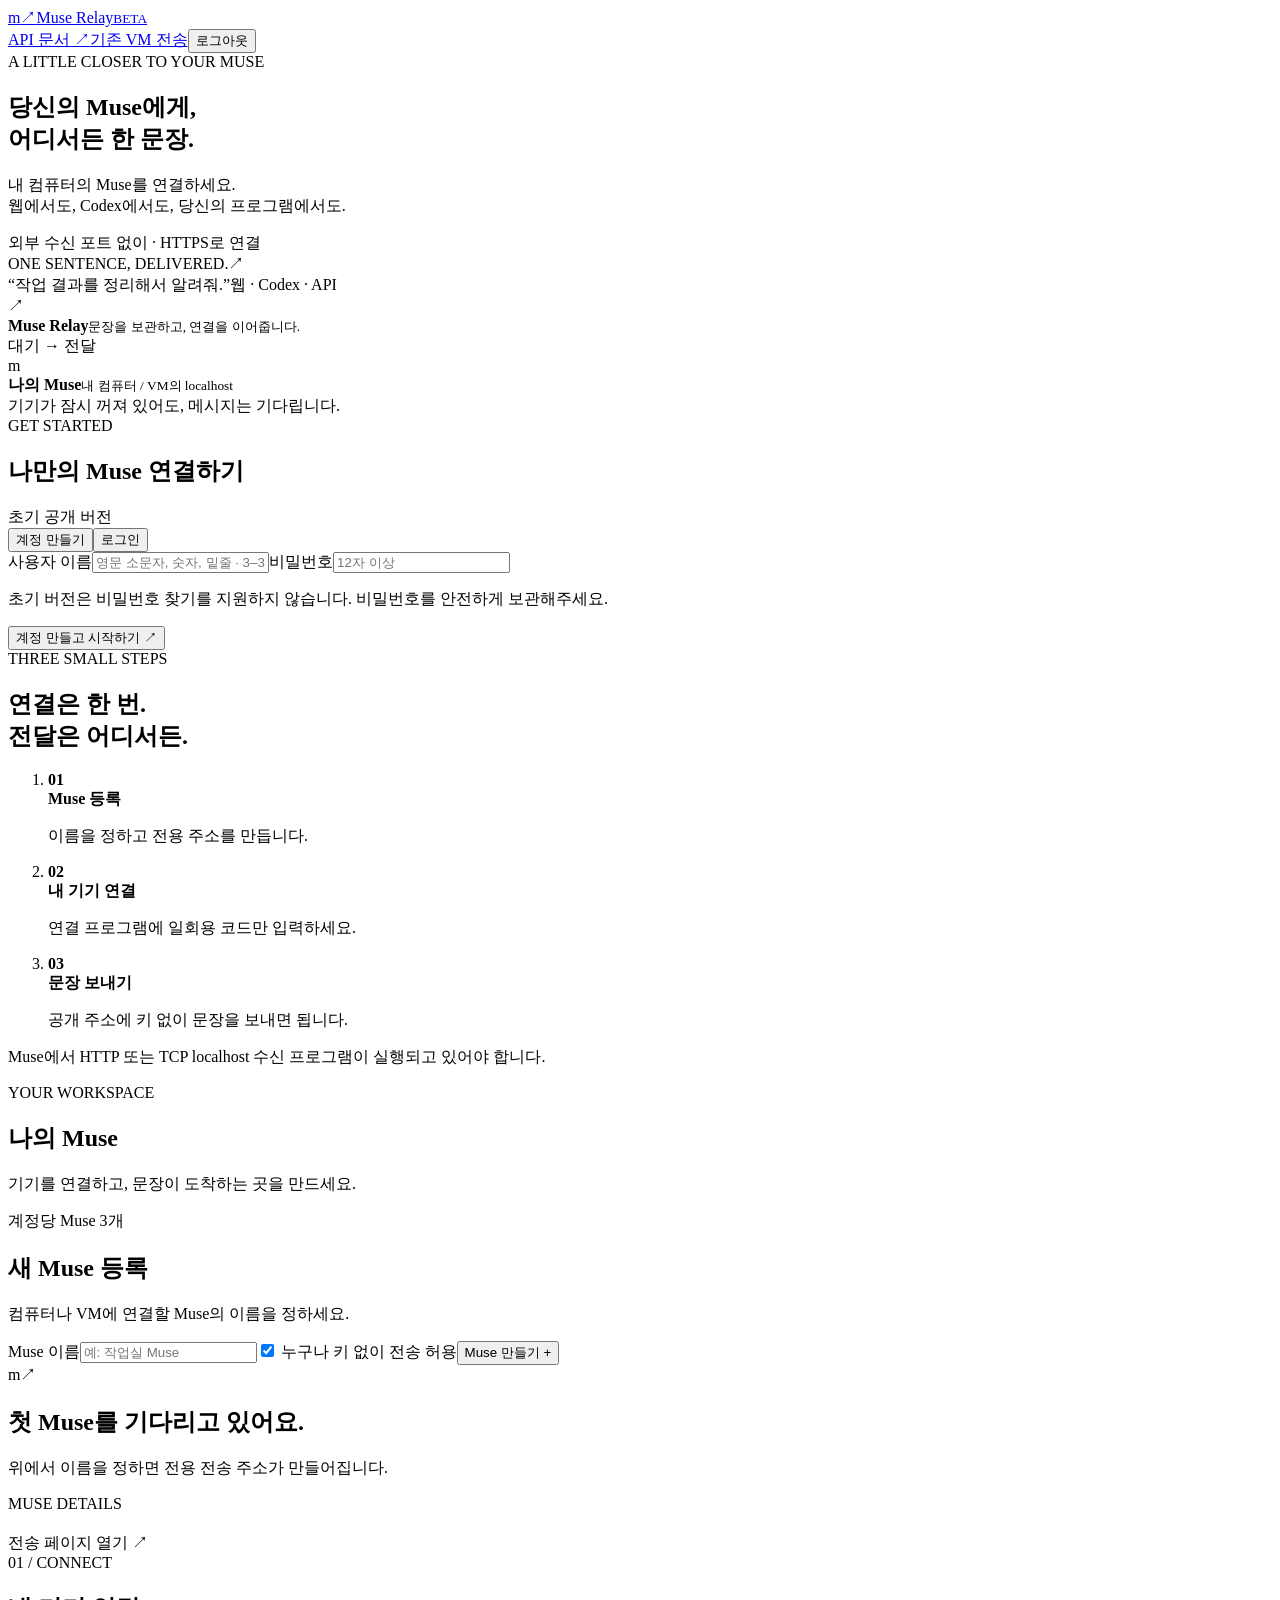
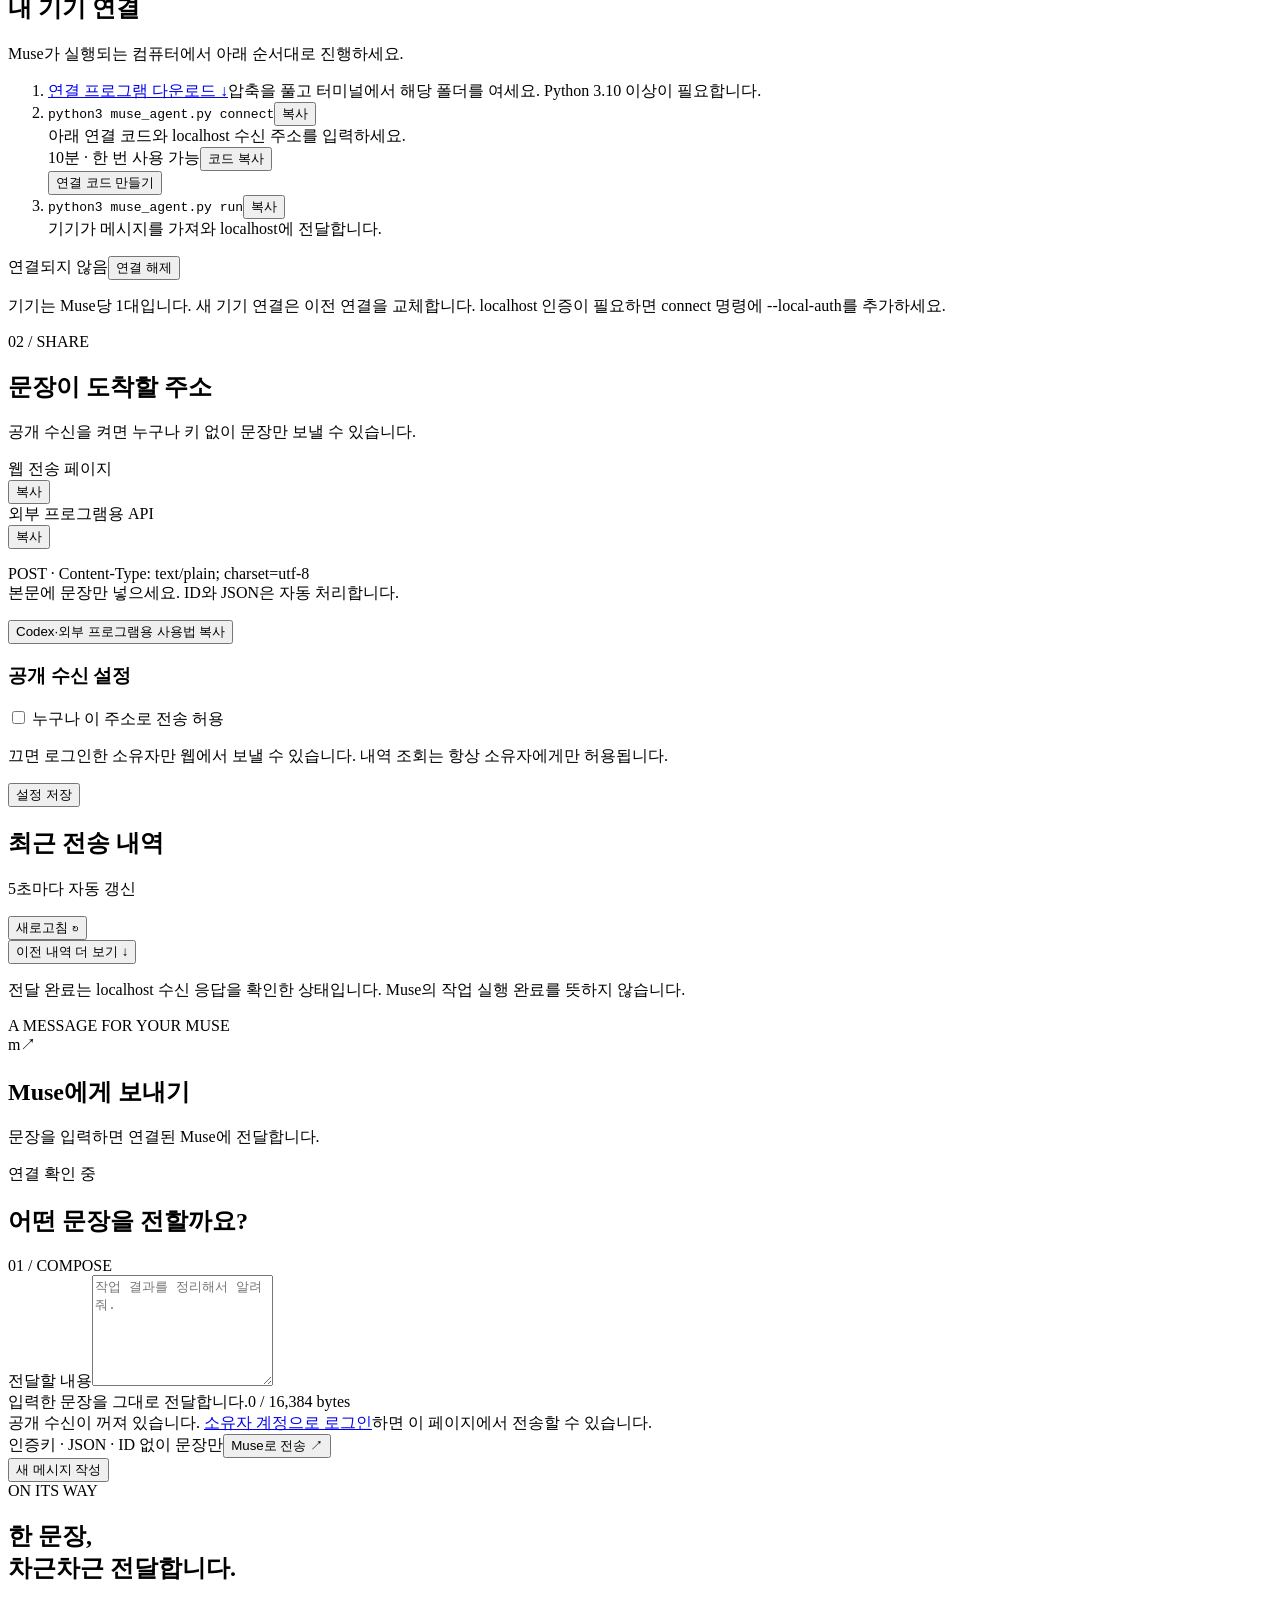
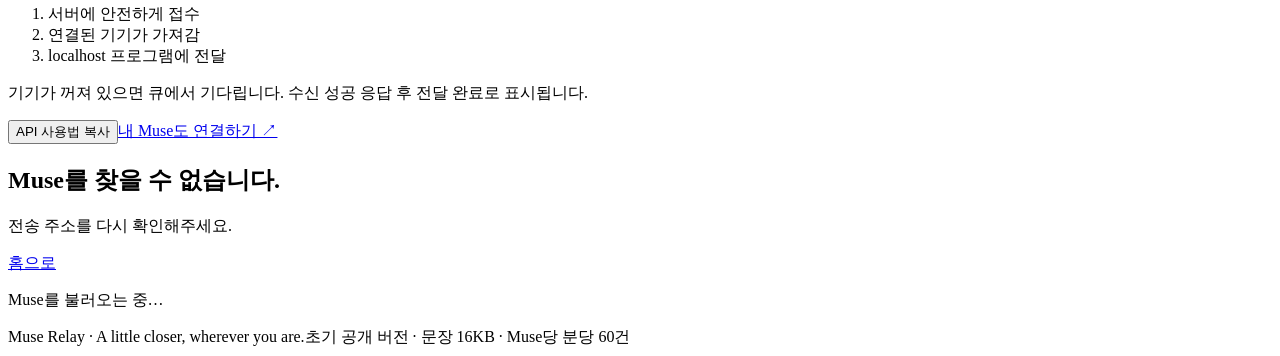
==== static/muse.html @ 28037ae2 "feat: publish Muse Relay service with tests and deployment guides" ====
<!doctype html>
<html lang="ko"><head><meta charset="utf-8"><meta name="viewport" content="width=device-width,initial-scale=1"><meta name="description" content="내 Muse를 연결하고, 어디서든 한 문장으로 전달하세요. 웹과 API로 사용하는 Muse Relay."><title>Muse Relay · 어디서든 한 문장</title><link rel="stylesheet" href="/muse.css"><script src="/muse.js" defer></script></head>
<body><header class="site-header"><a class="brand" href="/" aria-label="Muse Relay 홈"><span class="logo" aria-hidden="true">m<span>↗</span></span>Muse <span class="brand-light">Relay</span><small>BETA</small></a><nav><a href="/api-docs">API 문서 ↗</a><a href="/legacy">기존 VM 전송</a><button id="signout" class="quiet hidden">로그아웃</button></nav></header>
<main id="main"><div id="notice" class="notice hidden" role="status" aria-live="polite"></div>
<section id="welcome" class="hidden"><div class="hero"><div><div class="eyebrow">A LITTLE CLOSER TO YOUR MUSE</div><h1>당신의 Muse에게,<br>어디서든 한 문장.</h1><p class="hero-copy">내 컴퓨터의 Muse를 연결하세요.<br>웹에서도, Codex에서도, 당신의 프로그램에서도.</p><div class="hero-foot"><span class="live-dot"></span> 외부 수신 포트 없이 · HTTPS로 연결</div></div><div class="route-illustration" aria-label="문장, Relay, 내 Muse 순서로 전달됩니다"><div class="route-top"><span>ONE SENTENCE, DELIVERED.</span><span>↗</span></div><div class="sample-message">“작업 결과를 정리해서 알려줘.”<span>웹 · Codex · API</span></div><div class="route-line"></div><div class="relay-node"><span class="node-icon">↗</span><div><strong>Muse Relay</strong><small>문장을 보관하고, 연결을 이어줍니다.</small></div><span class="node-state">대기 → 전달</span></div><div class="route-line"></div><div class="muse-node"><span class="node-icon">m</span><div><strong>나의 Muse</strong><small>내 컴퓨터 / VM의 localhost</small></div><span class="live-dot"></span></div><div class="illustration-foot">기기가 잠시 꺼져 있어도, 메시지는 기다립니다.</div></div></div>
<div class="entry-grid"><section class="panel auth-panel"><div class="panel-heading"><div><span class="eyebrow">GET STARTED</span><h2>나만의 Muse 연결하기</h2></div><span class="small muted">초기 공개 버전</span></div><div class="tabs" role="group" aria-label="계정 선택"><button id="signup-tab" class="selected" type="button" aria-pressed="true">계정 만들기</button><button id="login-tab" type="button" aria-pressed="false">로그인</button></div><form id="auth-form"><label for="username">사용자 이름</label><input id="username" name="username" autocomplete="username" pattern="[a-z0-9_]{3,32}" minlength="3" maxlength="32" placeholder="영문 소문자, 숫자, 밑줄 · 3–32자" required><label for="password">비밀번호</label><input id="password" type="password" autocomplete="new-password" minlength="12" maxlength="128" placeholder="12자 이상" required><p class="help" id="auth-help">초기 버전은 비밀번호 찾기를 지원하지 않습니다. 비밀번호를 안전하게 보관해주세요.</p><button id="auth-submit" class="primary wide">계정 만들고 시작하기 ↗</button></form></section><section class="how-panel"><span class="eyebrow">THREE SMALL STEPS</span><h2>연결은 한 번.<br>전달은 어디서든.</h2><ol><li><b>01</b><div><strong>Muse 등록</strong><p>이름을 정하고 전용 주소를 만듭니다.</p></div></li><li><b>02</b><div><strong>내 기기 연결</strong><p>연결 프로그램에 일회용 코드만 입력하세요.</p></div></li><li><b>03</b><div><strong>문장 보내기</strong><p>공개 주소에 키 없이 문장을 보내면 됩니다.</p></div></li></ol><p class="small muted">Muse에서 HTTP 또는 TCP localhost 수신 프로그램이 실행되고 있어야 합니다.</p></section></div></section>
<section id="dashboard" class="hidden"><div class="page-title"><div><div class="eyebrow" id="account-label">YOUR WORKSPACE</div><h1>나의 Muse</h1><p>기기를 연결하고, 문장이 도착하는 곳을 만드세요.</p></div><span class="pill">계정당 Muse 3개</span></div><section class="panel new-muse"><div><h2>새 Muse 등록</h2><p class="small">컴퓨터나 VM에 연결할 Muse의 이름을 정하세요.</p></div><form id="create-form"><label class="sr-only" for="muse-name">Muse 이름</label><input id="muse-name" maxlength="60" placeholder="예: 작업실 Muse" required><label class="check"><input id="new-public" type="checkbox" checked> 누구나 키 없이 전송 허용</label><button class="primary">Muse 만들기 +</button></form></section><div id="muse-cards" class="muse-cards"></div><div id="empty-muses" class="empty hidden"><div class="empty-mark">m↗</div><h2>첫 Muse를 기다리고 있어요.</h2><p>위에서 이름을 정하면 전용 전송 주소가 만들어집니다.</p></div>
<section id="manage" class="hidden"><div class="section-title"><div><span class="eyebrow">MUSE DETAILS</span><h2 id="manage-name"></h2></div><a id="open-public" class="secondary" target="_blank" rel="noopener">전송 페이지 열기 ↗</a></div><div class="manage-grid"><div class="panel connect-box"><div class="step-number">01 / CONNECT</div><h2>내 기기 연결</h2><p class="small">Muse가 실행되는 컴퓨터에서 아래 순서대로 진행하세요.</p><ol class="setup"><li><a class="text-link" href="/downloads/muse-agent.zip">연결 프로그램 다운로드 ↓</a><span>압축을 풀고 터미널에서 해당 폴더를 여세요. Python 3.10 이상이 필요합니다.</span></li><li><div class="code-row"><code>python3 muse_agent.py connect</code><button type="button" class="copy quiet" data-copy="python3 muse_agent.py connect" aria-label="연결 명령 복사">복사</button></div><span>아래 연결 코드와 localhost 수신 주소를 입력하세요.</span><div id="pair-code" class="pair-code hidden"><strong id="pair-value"></strong><span>10분 · 한 번 사용 가능</span><button id="copy-pair" class="quiet">코드 복사</button></div><button id="generate-pair" class="secondary">연결 코드 만들기</button></li><li><div class="code-row"><code>python3 muse_agent.py run</code><button type="button" class="copy quiet" data-copy="python3 muse_agent.py run" aria-label="실행 명령 복사">복사</button></div><span>기기가 메시지를 가져와 localhost에 전달합니다.</span></li></ol><div class="device-bar"><span id="device-status">연결되지 않음</span><button id="revoke-device" class="quiet danger">연결 해제</button></div><p class="help">기기는 Muse당 1대입니다. 새 기기 연결은 이전 연결을 교체합니다. localhost 인증이 필요하면 connect 명령에 --local-auth를 추가하세요.</p></div><div class="panel share-box"><div class="step-number">02 / SHARE</div><h2>문장이 도착할 주소</h2><p class="small">공개 수신을 켜면 누구나 키 없이 문장만 보낼 수 있습니다.</p><label>웹 전송 페이지</label><div class="code-row"><code id="web-url"></code><button id="copy-web" class="quiet">복사</button></div><label>외부 프로그램용 API</label><div class="code-row"><code id="api-url"></code><button id="copy-api" class="quiet">복사</button></div><p class="help">POST · Content-Type: text/plain; charset=utf-8<br>본문에 문장만 넣으세요. ID와 JSON은 자동 처리합니다.</p><button id="copy-instructions" class="secondary wide">Codex·외부 프로그램용 사용법 복사</button><div class="settings"><h3>공개 수신 설정</h3><label class="check"><input id="public-setting" type="checkbox"> 누구나 이 주소로 전송 허용</label><p class="help">끄면 로그인한 소유자만 웹에서 보낼 수 있습니다. 내역 조회는 항상 소유자에게만 허용됩니다.</p><button id="save-settings" class="secondary">설정 저장</button></div></div></div><div class="panel history-panel"><div class="panel-heading"><div><h2>최근 전송 내역</h2><p id="history-meta" class="small">5초마다 자동 갱신</p></div><button id="refresh-history" class="quiet">새로고침 ↻</button></div><div id="stats" class="stats"></div><div id="history" class="history"></div><button id="more-history" class="quiet wide hidden">이전 내역 더 보기 ↓</button><p class="history-note">전달 완료는 localhost 수신 응답을 확인한 상태입니다. Muse의 작업 실행 완료를 뜻하지 않습니다.</p></div></section></section>
<section id="public-page" class="hidden"><div class="public-intro"><div class="eyebrow">A MESSAGE FOR YOUR MUSE</div><div class="public-avatar">m↗</div><h1 id="public-name">Muse에게 보내기</h1><p id="public-description">문장을 입력하면 연결된 Muse에 전달합니다.</p><span id="public-badge" class="pill">연결 확인 중</span></div><div class="public-grid"><section class="panel send-panel"><div class="panel-heading"><h2>어떤 문장을 전할까요?</h2><span class="step-number">01 / COMPOSE</span></div><form id="send-form"><label for="message">전달할 내용</label><textarea id="message" placeholder="작업 결과를 정리해서 알려줘." rows="7" required></textarea><div class="field-meta"><span>입력한 문장을 그대로 전달합니다.</span><span id="byte-count">0 / 16,384 bytes</span></div><div id="private-notice" class="help hidden">공개 수신이 꺼져 있습니다. <a class="text-link" href="/">소유자 계정으로 로그인</a>하면 이 페이지에서 전송할 수 있습니다.</div><div class="send-footer"><span id="send-hint" class="small muted">인증키 · JSON · ID 없이 문장만</span><button id="send-button" class="primary">Muse로 전송 ↗</button></div><button id="abandon-send" type="button" class="quiet hidden">새 메시지 작성</button><div id="receipt" class="receipt hidden" role="status"></div></form></section><aside class="public-aside"><span class="eyebrow">ON ITS WAY</span><h2>한 문장,<br>차근차근 전달합니다.</h2><ol><li>서버에 안전하게 접수</li><li>연결된 기기가 가져감</li><li>localhost 프로그램에 전달</li></ol><p class="small muted">기기가 꺼져 있으면 큐에서 기다립니다. 수신 성공 응답 후 전달 완료로 표시됩니다.</p><button id="public-copy-api" class="secondary wide">API 사용법 복사</button><a class="text-link small" href="/">내 Muse도 연결하기 ↗</a></aside></div></section>
<section id="not-found" class="empty hidden"><h1>Muse를 찾을 수 없습니다.</h1><p>전송 주소를 다시 확인해주세요.</p><a href="/" class="secondary">홈으로</a></section>
<div id="loading" class="empty"><p>Muse를 불러오는 중…</p></div></main><footer class="site-footer"><span>Muse Relay · A little closer, wherever you are.</span><span>초기 공개 버전 · 문장 16KB · Muse당 분당 60건</span></footer><dialog id="message-dialog"><div class="panel-heading"><h2>메시지 상세</h2><button id="close-dialog" class="quiet">닫기 ✕</button></div><pre id="message-detail"></pre></dialog></body></html>
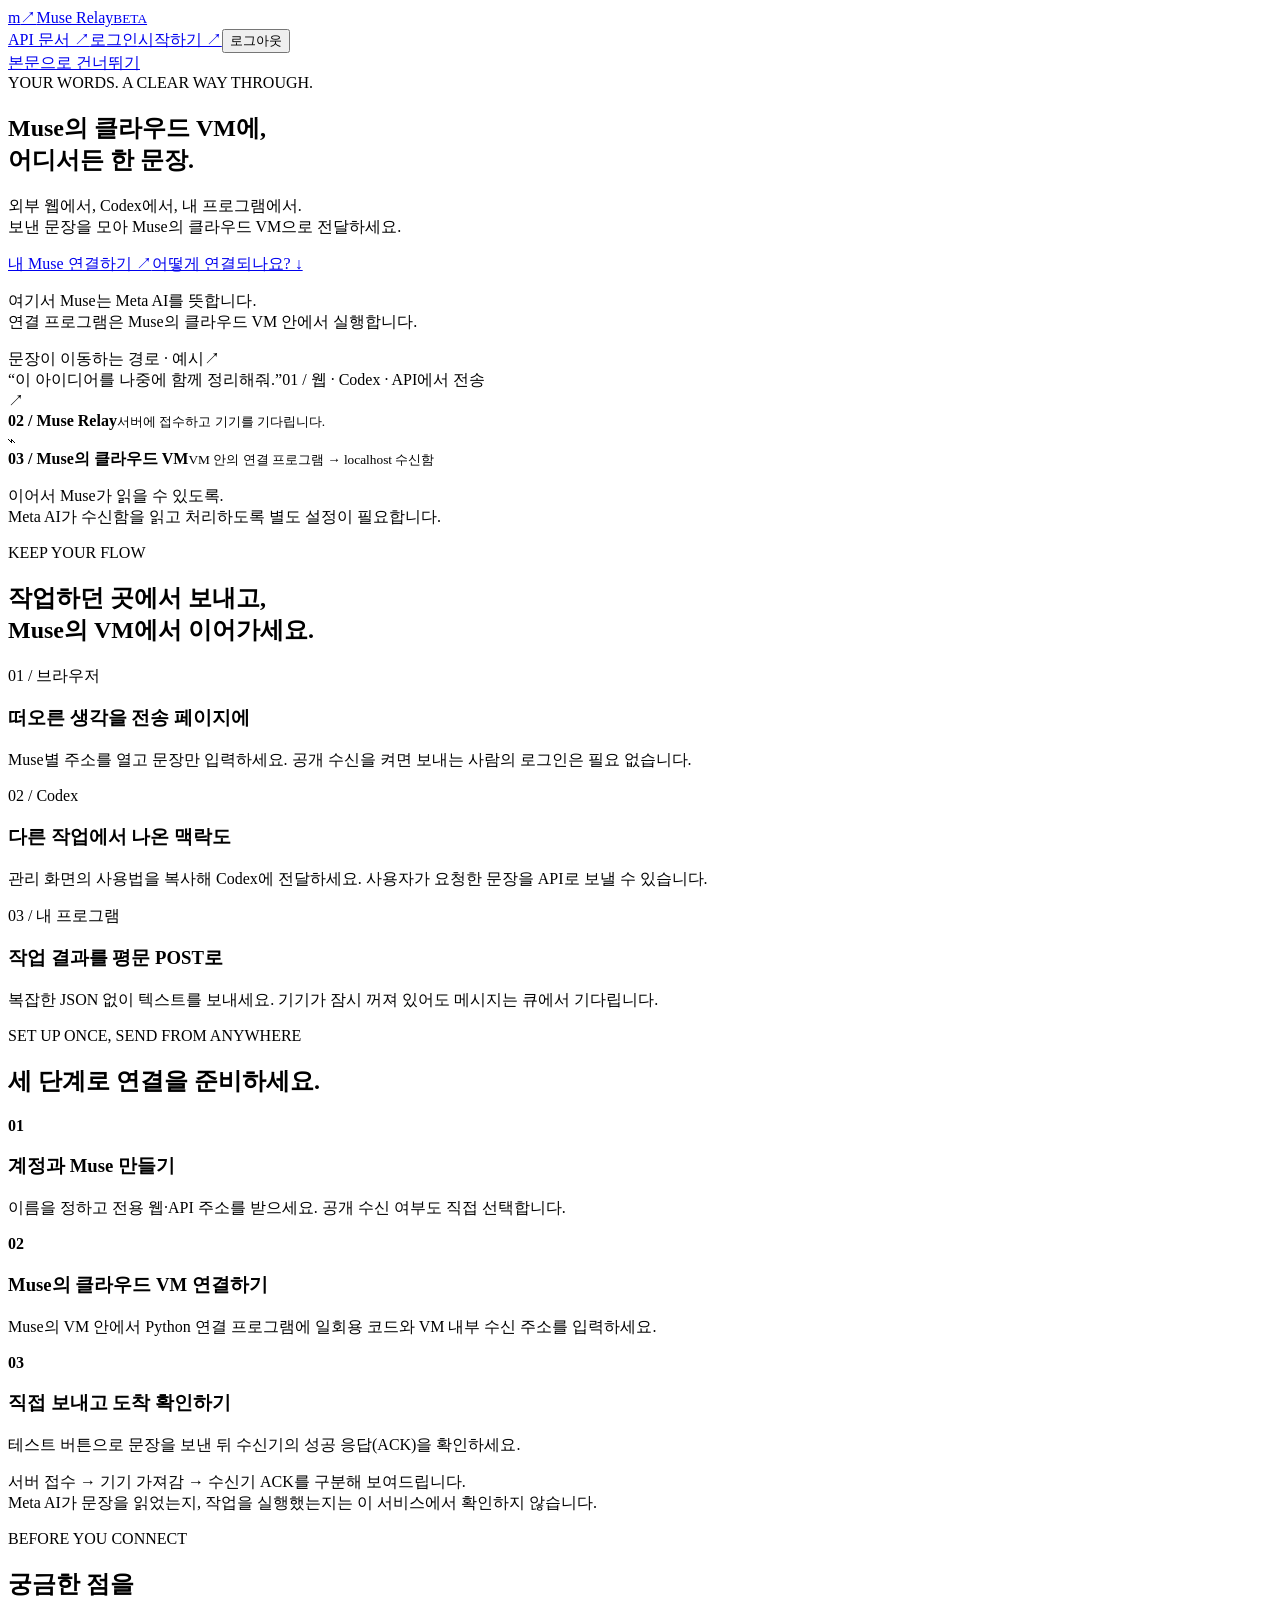
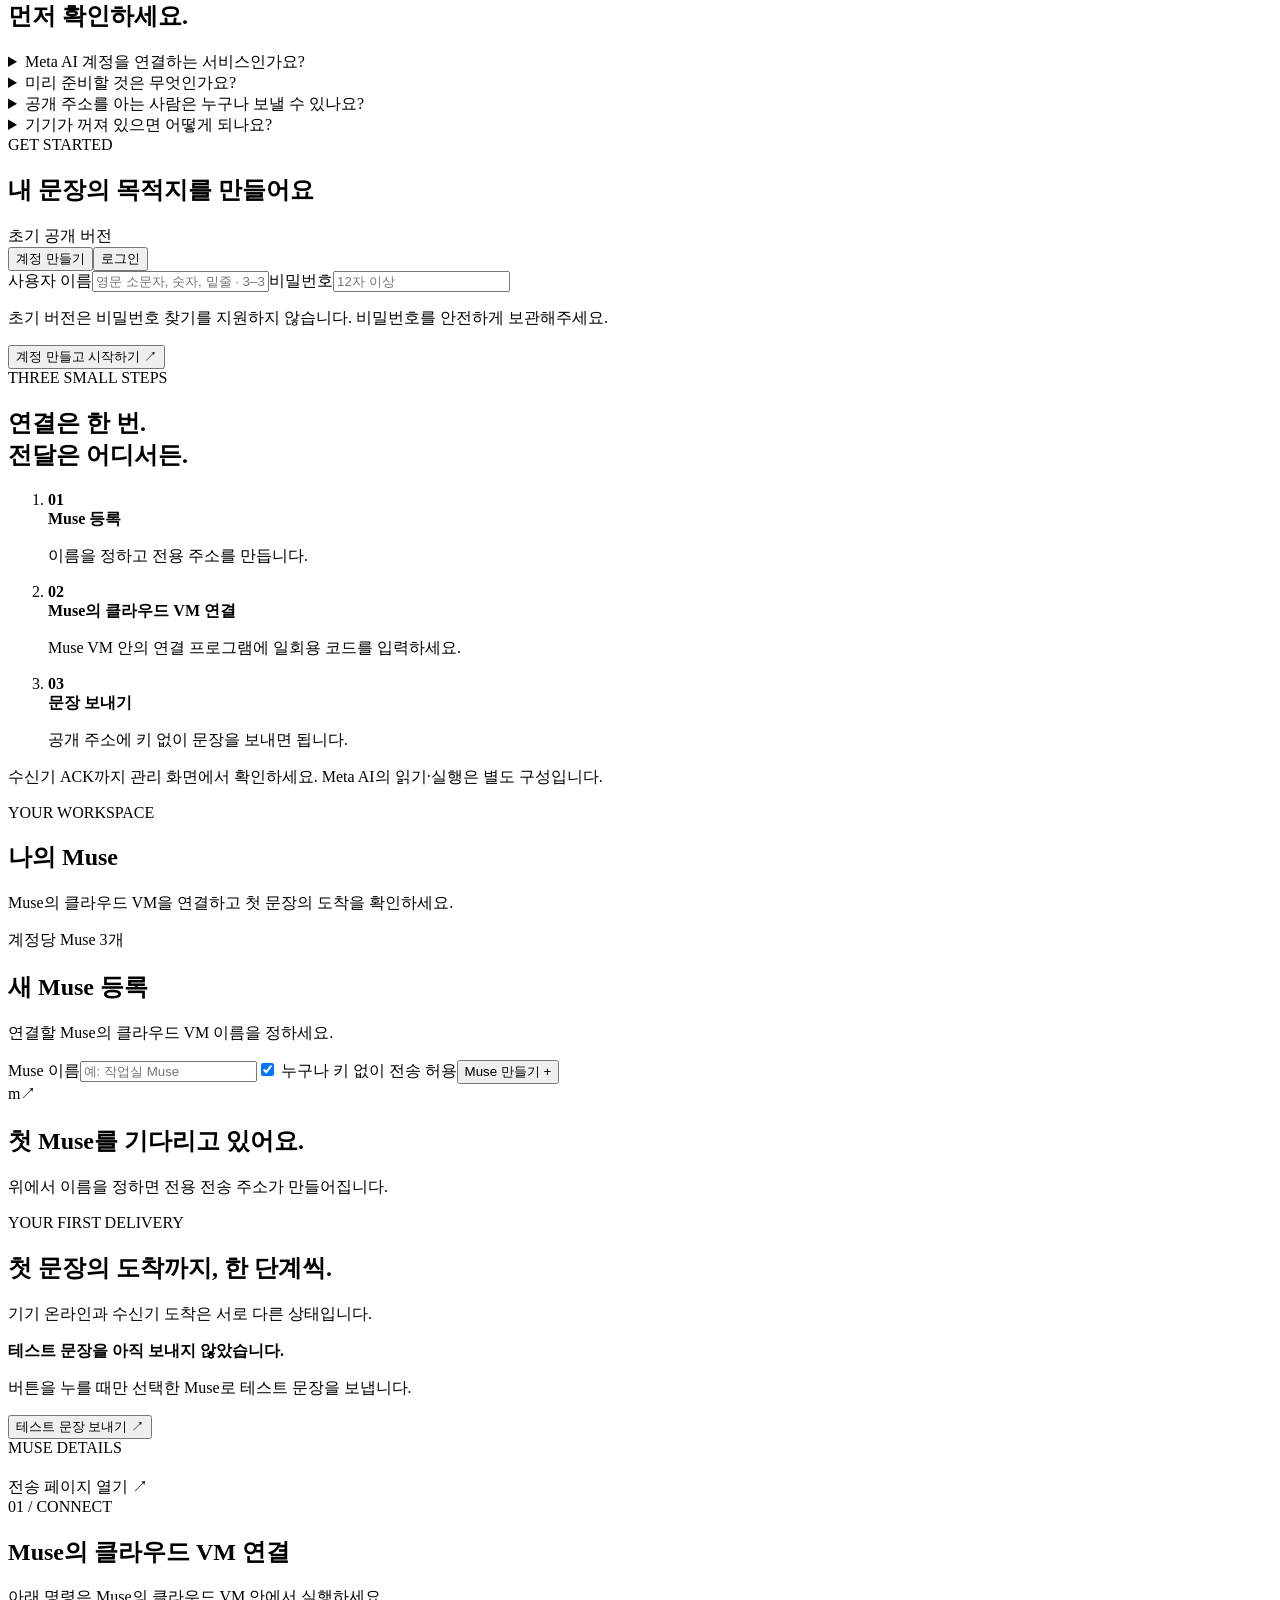
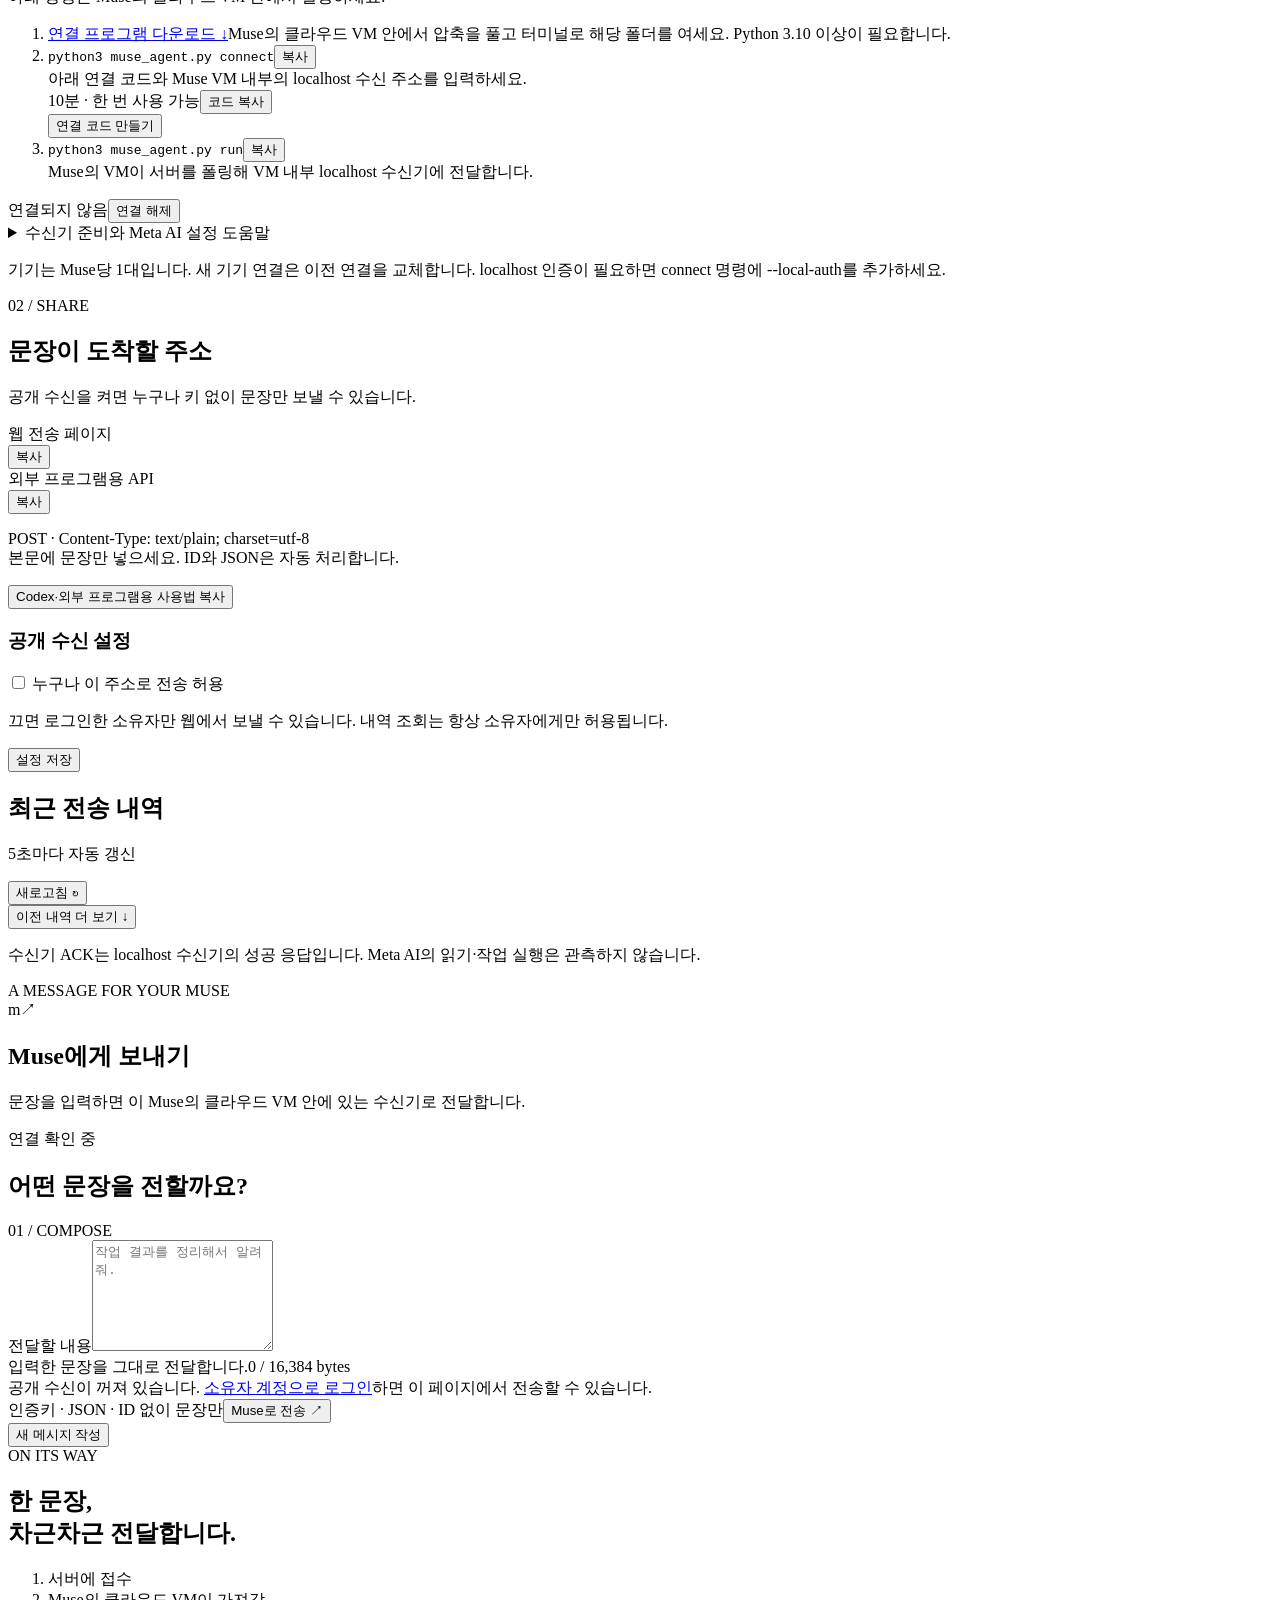
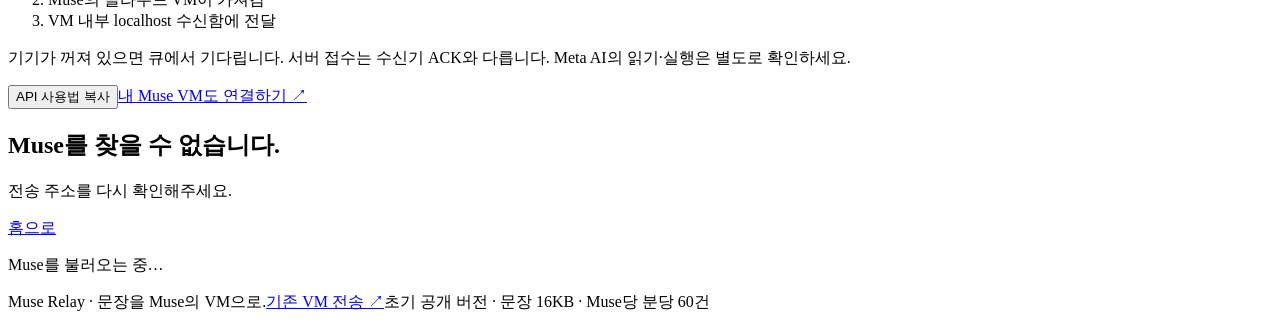
==== commit 9986b202: "Refresh Muse cloud VM relay service experience" ====
--- a/static/muse.html
+++ b/static/muse.html
@@ -1,11 +1,301 @@
 <!doctype html>
-<html lang="ko"><head><meta charset="utf-8"><meta name="viewport" content="width=device-width,initial-scale=1"><meta name="description" content="내 Muse를 연결하고, 어디서든 한 문장으로 전달하세요. 웹과 API로 사용하는 Muse Relay."><title>Muse Relay · 어디서든 한 문장</title><link rel="stylesheet" href="/muse.css"><script src="/muse.js" defer></script></head>
-<body><header class="site-header"><a class="brand" href="/" aria-label="Muse Relay 홈"><span class="logo" aria-hidden="true">m<span>↗</span></span>Muse <span class="brand-light">Relay</span><small>BETA</small></a><nav><a href="/api-docs">API 문서 ↗</a><a href="/legacy">기존 VM 전송</a><button id="signout" class="quiet hidden">로그아웃</button></nav></header>
-<main id="main"><div id="notice" class="notice hidden" role="status" aria-live="polite"></div>
-<section id="welcome" class="hidden"><div class="hero"><div><div class="eyebrow">A LITTLE CLOSER TO YOUR MUSE</div><h1>당신의 Muse에게,<br>어디서든 한 문장.</h1><p class="hero-copy">내 컴퓨터의 Muse를 연결하세요.<br>웹에서도, Codex에서도, 당신의 프로그램에서도.</p><div class="hero-foot"><span class="live-dot"></span> 외부 수신 포트 없이 · HTTPS로 연결</div></div><div class="route-illustration" aria-label="문장, Relay, 내 Muse 순서로 전달됩니다"><div class="route-top"><span>ONE SENTENCE, DELIVERED.</span><span>↗</span></div><div class="sample-message">“작업 결과를 정리해서 알려줘.”<span>웹 · Codex · API</span></div><div class="route-line"></div><div class="relay-node"><span class="node-icon">↗</span><div><strong>Muse Relay</strong><small>문장을 보관하고, 연결을 이어줍니다.</small></div><span class="node-state">대기 → 전달</span></div><div class="route-line"></div><div class="muse-node"><span class="node-icon">m</span><div><strong>나의 Muse</strong><small>내 컴퓨터 / VM의 localhost</small></div><span class="live-dot"></span></div><div class="illustration-foot">기기가 잠시 꺼져 있어도, 메시지는 기다립니다.</div></div></div>
-<div class="entry-grid"><section class="panel auth-panel"><div class="panel-heading"><div><span class="eyebrow">GET STARTED</span><h2>나만의 Muse 연결하기</h2></div><span class="small muted">초기 공개 버전</span></div><div class="tabs" role="group" aria-label="계정 선택"><button id="signup-tab" class="selected" type="button" aria-pressed="true">계정 만들기</button><button id="login-tab" type="button" aria-pressed="false">로그인</button></div><form id="auth-form"><label for="username">사용자 이름</label><input id="username" name="username" autocomplete="username" pattern="[a-z0-9_]{3,32}" minlength="3" maxlength="32" placeholder="영문 소문자, 숫자, 밑줄 · 3–32자" required><label for="password">비밀번호</label><input id="password" type="password" autocomplete="new-password" minlength="12" maxlength="128" placeholder="12자 이상" required><p class="help" id="auth-help">초기 버전은 비밀번호 찾기를 지원하지 않습니다. 비밀번호를 안전하게 보관해주세요.</p><button id="auth-submit" class="primary wide">계정 만들고 시작하기 ↗</button></form></section><section class="how-panel"><span class="eyebrow">THREE SMALL STEPS</span><h2>연결은 한 번.<br>전달은 어디서든.</h2><ol><li><b>01</b><div><strong>Muse 등록</strong><p>이름을 정하고 전용 주소를 만듭니다.</p></div></li><li><b>02</b><div><strong>내 기기 연결</strong><p>연결 프로그램에 일회용 코드만 입력하세요.</p></div></li><li><b>03</b><div><strong>문장 보내기</strong><p>공개 주소에 키 없이 문장을 보내면 됩니다.</p></div></li></ol><p class="small muted">Muse에서 HTTP 또는 TCP localhost 수신 프로그램이 실행되고 있어야 합니다.</p></section></div></section>
-<section id="dashboard" class="hidden"><div class="page-title"><div><div class="eyebrow" id="account-label">YOUR WORKSPACE</div><h1>나의 Muse</h1><p>기기를 연결하고, 문장이 도착하는 곳을 만드세요.</p></div><span class="pill">계정당 Muse 3개</span></div><section class="panel new-muse"><div><h2>새 Muse 등록</h2><p class="small">컴퓨터나 VM에 연결할 Muse의 이름을 정하세요.</p></div><form id="create-form"><label class="sr-only" for="muse-name">Muse 이름</label><input id="muse-name" maxlength="60" placeholder="예: 작업실 Muse" required><label class="check"><input id="new-public" type="checkbox" checked> 누구나 키 없이 전송 허용</label><button class="primary">Muse 만들기 +</button></form></section><div id="muse-cards" class="muse-cards"></div><div id="empty-muses" class="empty hidden"><div class="empty-mark">m↗</div><h2>첫 Muse를 기다리고 있어요.</h2><p>위에서 이름을 정하면 전용 전송 주소가 만들어집니다.</p></div>
-<section id="manage" class="hidden"><div class="section-title"><div><span class="eyebrow">MUSE DETAILS</span><h2 id="manage-name"></h2></div><a id="open-public" class="secondary" target="_blank" rel="noopener">전송 페이지 열기 ↗</a></div><div class="manage-grid"><div class="panel connect-box"><div class="step-number">01 / CONNECT</div><h2>내 기기 연결</h2><p class="small">Muse가 실행되는 컴퓨터에서 아래 순서대로 진행하세요.</p><ol class="setup"><li><a class="text-link" href="/downloads/muse-agent.zip">연결 프로그램 다운로드 ↓</a><span>압축을 풀고 터미널에서 해당 폴더를 여세요. Python 3.10 이상이 필요합니다.</span></li><li><div class="code-row"><code>python3 muse_agent.py connect</code><button type="button" class="copy quiet" data-copy="python3 muse_agent.py connect" aria-label="연결 명령 복사">복사</button></div><span>아래 연결 코드와 localhost 수신 주소를 입력하세요.</span><div id="pair-code" class="pair-code hidden"><strong id="pair-value"></strong><span>10분 · 한 번 사용 가능</span><button id="copy-pair" class="quiet">코드 복사</button></div><button id="generate-pair" class="secondary">연결 코드 만들기</button></li><li><div class="code-row"><code>python3 muse_agent.py run</code><button type="button" class="copy quiet" data-copy="python3 muse_agent.py run" aria-label="실행 명령 복사">복사</button></div><span>기기가 메시지를 가져와 localhost에 전달합니다.</span></li></ol><div class="device-bar"><span id="device-status">연결되지 않음</span><button id="revoke-device" class="quiet danger">연결 해제</button></div><p class="help">기기는 Muse당 1대입니다. 새 기기 연결은 이전 연결을 교체합니다. localhost 인증이 필요하면 connect 명령에 --local-auth를 추가하세요.</p></div><div class="panel share-box"><div class="step-number">02 / SHARE</div><h2>문장이 도착할 주소</h2><p class="small">공개 수신을 켜면 누구나 키 없이 문장만 보낼 수 있습니다.</p><label>웹 전송 페이지</label><div class="code-row"><code id="web-url"></code><button id="copy-web" class="quiet">복사</button></div><label>외부 프로그램용 API</label><div class="code-row"><code id="api-url"></code><button id="copy-api" class="quiet">복사</button></div><p class="help">POST · Content-Type: text/plain; charset=utf-8<br>본문에 문장만 넣으세요. ID와 JSON은 자동 처리합니다.</p><button id="copy-instructions" class="secondary wide">Codex·외부 프로그램용 사용법 복사</button><div class="settings"><h3>공개 수신 설정</h3><label class="check"><input id="public-setting" type="checkbox"> 누구나 이 주소로 전송 허용</label><p class="help">끄면 로그인한 소유자만 웹에서 보낼 수 있습니다. 내역 조회는 항상 소유자에게만 허용됩니다.</p><button id="save-settings" class="secondary">설정 저장</button></div></div></div><div class="panel history-panel"><div class="panel-heading"><div><h2>최근 전송 내역</h2><p id="history-meta" class="small">5초마다 자동 갱신</p></div><button id="refresh-history" class="quiet">새로고침 ↻</button></div><div id="stats" class="stats"></div><div id="history" class="history"></div><button id="more-history" class="quiet wide hidden">이전 내역 더 보기 ↓</button><p class="history-note">전달 완료는 localhost 수신 응답을 확인한 상태입니다. Muse의 작업 실행 완료를 뜻하지 않습니다.</p></div></section></section>
-<section id="public-page" class="hidden"><div class="public-intro"><div class="eyebrow">A MESSAGE FOR YOUR MUSE</div><div class="public-avatar">m↗</div><h1 id="public-name">Muse에게 보내기</h1><p id="public-description">문장을 입력하면 연결된 Muse에 전달합니다.</p><span id="public-badge" class="pill">연결 확인 중</span></div><div class="public-grid"><section class="panel send-panel"><div class="panel-heading"><h2>어떤 문장을 전할까요?</h2><span class="step-number">01 / COMPOSE</span></div><form id="send-form"><label for="message">전달할 내용</label><textarea id="message" placeholder="작업 결과를 정리해서 알려줘." rows="7" required></textarea><div class="field-meta"><span>입력한 문장을 그대로 전달합니다.</span><span id="byte-count">0 / 16,384 bytes</span></div><div id="private-notice" class="help hidden">공개 수신이 꺼져 있습니다. <a class="text-link" href="/">소유자 계정으로 로그인</a>하면 이 페이지에서 전송할 수 있습니다.</div><div class="send-footer"><span id="send-hint" class="small muted">인증키 · JSON · ID 없이 문장만</span><button id="send-button" class="primary">Muse로 전송 ↗</button></div><button id="abandon-send" type="button" class="quiet hidden">새 메시지 작성</button><div id="receipt" class="receipt hidden" role="status"></div></form></section><aside class="public-aside"><span class="eyebrow">ON ITS WAY</span><h2>한 문장,<br>차근차근 전달합니다.</h2><ol><li>서버에 안전하게 접수</li><li>연결된 기기가 가져감</li><li>localhost 프로그램에 전달</li></ol><p class="small muted">기기가 꺼져 있으면 큐에서 기다립니다. 수신 성공 응답 후 전달 완료로 표시됩니다.</p><button id="public-copy-api" class="secondary wide">API 사용법 복사</button><a class="text-link small" href="/">내 Muse도 연결하기 ↗</a></aside></div></section>
-<section id="not-found" class="empty hidden"><h1>Muse를 찾을 수 없습니다.</h1><p>전송 주소를 다시 확인해주세요.</p><a href="/" class="secondary">홈으로</a></section>
-<div id="loading" class="empty"><p>Muse를 불러오는 중…</p></div></main><footer class="site-footer"><span>Muse Relay · A little closer, wherever you are.</span><span>초기 공개 버전 · 문장 16KB · Muse당 분당 60건</span></footer><dialog id="message-dialog"><div class="panel-heading"><h2>메시지 상세</h2><button id="close-dialog" class="quiet">닫기 ✕</button></div><pre id="message-detail"></pre></dialog></body></html>
+<html lang="ko">
+<head>
+<meta charset="utf-8">
+<meta name="viewport" content="width=device-width,initial-scale=1">
+<meta name="description" content="내 Muse를 연결하고, 어디서든 한 문장으로 전달하세요. 웹과 API로 사용하는 Muse Relay.">
+<title>Muse Relay · 어디서든 한 문장</title>
+<link rel="stylesheet" href="/muse.css">
+<script src="/muse-test.js" defer>
+</script>
+<script src="/muse.js" defer>
+</script>
+</head>
+<body>
+<header class="site-header"><a class="brand" href="/" aria-label="Muse Relay 홈"><span class="logo" aria-hidden="true">m<span>↗</span></span>Muse <span class="brand-light">Relay</span><small>BETA</small></a>
+<nav><a href="/api-docs">API 문서 ↗</a><a href="/#login" id="nav-login">로그인</a><a class="primary" href="/#signup" id="nav-start">시작하기 ↗</a><button id="signout" class="quiet hidden">로그아웃</button>
+</nav>
+</header>
+<a class="skip-link" href="#main">본문으로 건너뛰기</a>
+<main id="main">
+<div id="notice" class="notice hidden" role="status" aria-live="polite">
+</div>
+<section id="welcome" class="hidden">
+<div class="hero">
+<div><span class="eyebrow">YOUR WORDS. A CLEAR WAY THROUGH.</span>
+<h1>Muse의 클라우드 VM에,<br>어디서든 한 문장.</h1>
+<p class="hero-copy">외부 웹에서, Codex에서, 내 프로그램에서.<br>보낸 문장을 모아 Muse의 클라우드 VM으로 전달하세요.</p>
+<div class="hero-actions"><a href="#signup" class="primary">내 Muse 연결하기 ↗</a><a href="#how-it-works" class="text-link">어떻게 연결되나요? ↓</a>
+</div>
+<p class="hero-foot">여기서 Muse는 Meta AI를 뜻합니다.<br>연결 프로그램은 Muse의 클라우드 VM 안에서 실행합니다.</p>
+</div>
+<div class="route-illustration">
+<div class="route-top"><span>문장이 이동하는 경로 · 예시</span><span>↗</span>
+</div>
+<div class="sample-message">“이 아이디어를 나중에 함께 정리해줘.”<span>01 / 웹 · Codex · API에서 전송</span>
+</div>
+<div class="route-line">
+</div>
+<div class="relay-node"><span class="node-icon">↗</span>
+<div><strong>02 / Muse Relay</strong><small>서버에 접수하고 기기를 기다립니다.</small>
+</div>
+</div>
+<div class="route-line">
+</div>
+<div class="muse-node"><span class="node-icon">⌁</span>
+<div><strong>03 / Muse의 클라우드 VM</strong><small>VM 안의 연결 프로그램 → localhost 수신함</small>
+</div>
+</div>
+<p class="illustration-foot">이어서 Muse가 읽을 수 있도록.<br>Meta AI가 수신함을 읽고 처리하도록 별도 설정이 필요합니다.</p>
+</div>
+</div>
+<section class="landing-section use-section" id="use-cases">
+<div><span class="eyebrow">KEEP YOUR FLOW</span>
+<h2>작업하던 곳에서 보내고,<br>Muse의 VM에서 이어가세요.</h2>
+</div>
+<div class="use-list">
+<article><span>01 / 브라우저</span>
+<h3>떠오른 생각을 전송 페이지에</h3>
+<p>Muse별 주소를 열고 문장만 입력하세요. 공개 수신을 켜면 보내는 사람의 로그인은 필요 없습니다.</p>
+</article>
+<article><span>02 / Codex</span>
+<h3>다른 작업에서 나온 맥락도</h3>
+<p>관리 화면의 사용법을 복사해 Codex에 전달하세요. 사용자가 요청한 문장을 API로 보낼 수 있습니다.</p>
+</article>
+<article><span>03 / 내 프로그램</span>
+<h3>작업 결과를 평문 POST로</h3>
+<p>복잡한 JSON 없이 텍스트를 보내세요. 기기가 잠시 꺼져 있어도 메시지는 큐에서 기다립니다.</p>
+</article>
+</div>
+</section>
+<section class="landing-section" id="how-it-works"><span class="eyebrow">SET UP ONCE, SEND FROM ANYWHERE</span>
+<h2>세 단계로 연결을 준비하세요.</h2>
+<div class="steps-grid">
+<article><b>01</b>
+<h3>계정과 Muse 만들기</h3>
+<p>이름을 정하고 전용 웹·API 주소를 받으세요. 공개 수신 여부도 직접 선택합니다.</p>
+</article>
+<article><b>02</b>
+<h3>Muse의 클라우드 VM 연결하기</h3>
+<p>Muse의 VM 안에서 Python 연결 프로그램에 일회용 코드와 VM 내부 수신 주소를 입력하세요.</p>
+</article>
+<article><b>03</b>
+<h3>직접 보내고 도착 확인하기</h3>
+<p>테스트 버튼으로 문장을 보낸 뒤 수신기의 성공 응답(ACK)을 확인하세요.</p>
+</article>
+</div>
+<p class="boundary">서버 접수 → 기기 가져감 → 수신기 ACK를 구분해 보여드립니다.<br>Meta AI가 문장을 읽었는지, 작업을 실행했는지는 이 서비스에서 확인하지 않습니다.</p>
+</section>
+<section class="landing-section faq-section">
+<div><span class="eyebrow">BEFORE YOU CONNECT</span>
+<h2>궁금한 점을<br>먼저 확인하세요.</h2>
+</div>
+<div>
+<details>
+<summary>Meta AI 계정을 연결하는 서비스인가요?</summary>
+<p>Meta AI의 공식 계정 연동 서비스가 아닙니다. Muse Relay는 Muse의 클라우드 VM 안에 있는 localhost 수신기까지 문장을 전달합니다. Meta AI가 그 수신함을 읽고 처리하는 방법은 VM 환경에서 따로 구성해야 합니다.</p>
+</details>
+<details>
+<summary>미리 준비할 것은 무엇인가요?</summary>
+<p>Muse의 클라우드 VM 안에 Python 3.10 이상과 HTTP 또는 TCP 수신기가 필요합니다. localhost 주소는 해당 VM 내부를 가리킵니다. 연결 프로그램에는 추가 Python 패키지가 필요 없습니다.</p>
+</details>
+<details>
+<summary>공개 주소를 아는 사람은 누구나 보낼 수 있나요?</summary>
+<p>공개 수신을 켠 경우 그렇습니다. 원하지 않으면 관리 화면에서 끄세요. 전송 내역은 로그인한 소유자만 볼 수 있습니다.</p>
+</details>
+<details>
+<summary>기기가 꺼져 있으면 어떻게 되나요?</summary>
+<p>문장은 대기열에 남습니다. 기기가 다시 폴링하고 수신기가 성공 응답을 보내면 수신기 ACK로 표시됩니다. 문장 16KiB, Muse당 분당 60건·대기 1,000개까지 지원합니다.</p>
+</details>
+</div>
+</section>
+<div id="auth-section" class="entry-grid hidden" tabindex="-1">
+<section class="panel auth-panel">
+<div class="panel-heading">
+<div><span class="eyebrow">GET STARTED</span>
+<h2>내 문장의 목적지를 만들어요</h2>
+</div><span class="small muted">초기 공개 버전</span>
+</div>
+<div class="tabs" role="group" aria-label="계정 선택"><button id="signup-tab" class="selected" type="button" aria-pressed="true">계정 만들기</button><button id="login-tab" type="button" aria-pressed="false">로그인</button>
+</div>
+<form id="auth-form"><label for="username">사용자 이름</label><input id="username" name="username" autocomplete="username" pattern="[a-z0-9_]{3,32}" minlength="3" maxlength="32" placeholder="영문 소문자, 숫자, 밑줄 · 3–32자" required><label for="password">비밀번호</label><input id="password" type="password" autocomplete="new-password" minlength="12" maxlength="128" placeholder="12자 이상" required>
+<p class="help" id="auth-help">초기 버전은 비밀번호 찾기를 지원하지 않습니다. 비밀번호를 안전하게 보관해주세요.</p><button id="auth-submit" class="primary wide">계정 만들고 시작하기 ↗</button>
+</form>
+</section>
+<section class="how-panel"><span class="eyebrow">THREE SMALL STEPS</span>
+<h2>연결은 한 번.<br>전달은 어디서든.</h2>
+<ol>
+<li><b>01</b>
+<div><strong>Muse 등록</strong>
+<p>이름을 정하고 전용 주소를 만듭니다.</p>
+</div>
+</li>
+<li><b>02</b>
+<div><strong>Muse의 클라우드 VM 연결</strong>
+<p>Muse VM 안의 연결 프로그램에 일회용 코드를 입력하세요.</p>
+</div>
+</li>
+<li><b>03</b>
+<div><strong>문장 보내기</strong>
+<p>공개 주소에 키 없이 문장을 보내면 됩니다.</p>
+</div>
+</li>
+</ol>
+<p class="small muted">수신기 ACK까지 관리 화면에서 확인하세요. Meta AI의 읽기·실행은 별도 구성입니다.</p>
+</section>
+</div>
+</section>
+<section id="dashboard" class="hidden">
+<div class="page-title">
+<div>
+<div class="eyebrow" id="account-label">YOUR WORKSPACE</div>
+<h1>나의 Muse</h1>
+<p>Muse의 클라우드 VM을 연결하고 첫 문장의 도착을 확인하세요.</p>
+</div><span class="pill">계정당 Muse 3개</span>
+</div>
+<section class="panel new-muse">
+<div>
+<h2>새 Muse 등록</h2>
+<p class="small">연결할 Muse의 클라우드 VM 이름을 정하세요.</p>
+</div>
+<form id="create-form"><label class="sr-only" for="muse-name">Muse 이름</label><input id="muse-name" maxlength="60" placeholder="예: 작업실 Muse" required><label class="check"><input id="new-public" type="checkbox" checked> 누구나 키 없이 전송 허용</label><button class="primary">Muse 만들기 +</button>
+</form>
+</section>
+<div id="muse-cards" class="muse-cards">
+</div>
+<div id="empty-muses" class="empty hidden">
+<div class="empty-mark">m↗</div>
+<h2>첫 Muse를 기다리고 있어요.</h2>
+<p>위에서 이름을 정하면 전용 전송 주소가 만들어집니다.</p>
+</div>
+<section id="manage" class="hidden">
+<section class="onboarding" aria-labelledby="onboarding-title">
+<div><span class="eyebrow">YOUR FIRST DELIVERY</span>
+<h2 id="onboarding-title">첫 문장의 도착까지, 한 단계씩.</h2>
+<p>기기 온라인과 수신기 도착은 서로 다른 상태입니다.</p>
+</div>
+<ol id="onboarding-list" class="onboarding-list">
+</ol>
+<div class="test-line">
+<div><strong id="test-status" role="status" aria-live="polite">테스트 문장을 아직 보내지 않았습니다.</strong>
+<p id="test-detail">버튼을 누를 때만 선택한 Muse로 테스트 문장을 보냅니다.</p>
+</div><button id="send-test" class="primary" type="button">테스트 문장 보내기 ↗</button>
+</div>
+</section>
+<div class="section-title">
+<div><span class="eyebrow">MUSE DETAILS</span>
+<h2 id="manage-name">
+</h2>
+</div><a id="open-public" class="secondary" target="_blank" rel="noopener">전송 페이지 열기 ↗</a>
+</div>
+<div class="manage-grid">
+<div class="panel connect-box">
+<div class="step-number">01 / CONNECT</div>
+<h2>Muse의 클라우드 VM 연결</h2>
+<p class="small">아래 명령은 Muse의 클라우드 VM 안에서 실행하세요.</p>
+<ol class="setup">
+<li><a class="text-link" href="/downloads/muse-agent.zip">연결 프로그램 다운로드 ↓</a><span>Muse의 클라우드 VM 안에서 압축을 풀고 터미널로 해당 폴더를 여세요. Python 3.10 이상이 필요합니다.</span>
+</li>
+<li>
+<div class="code-row"><code id="connect-command">python3 muse_agent.py connect</code><button type="button" id="copy-connect" class="copy quiet" data-copy="python3 muse_agent.py connect" aria-label="연결 명령 복사">복사</button>
+</div><span>아래 연결 코드와 Muse VM 내부의 localhost 수신 주소를 입력하세요.</span>
+<div id="pair-code" class="pair-code hidden"><strong id="pair-value"></strong><span>10분 · 한 번 사용 가능</span><button id="copy-pair" class="quiet">코드 복사</button>
+</div><button id="generate-pair" class="secondary">연결 코드 만들기</button>
+</li>
+<li>
+<div class="code-row"><code>python3 muse_agent.py run</code><button type="button" class="copy quiet" data-copy="python3 muse_agent.py run" aria-label="실행 명령 복사">복사</button>
+</div><span>Muse의 VM이 서버를 폴링해 VM 내부 localhost 수신기에 전달합니다.</span>
+</li>
+</ol>
+<div class="device-bar"><span id="device-status">연결되지 않음</span><button id="revoke-device" class="quiet danger">연결 해제</button>
+</div>
+<details class="connection-detail">
+<summary>수신기 준비와 Meta AI 설정 도움말</summary>
+<p>HTTP 예: <code>http://127.0.0.1:18765/inbox</code>. JSON의 <code>message</code>를 받고 저장 후 HTTP 2xx로 응답하세요. TCP 예: <code>tcp://127.0.0.1:18765</code>. 받은 ID와 <code>ok:true</code>를 JSON 한 줄로 응답해야 합니다. 메시지 ID로 중복 처리를 막으세요.</p>
+<p>연결 프로그램은 5초마다 서버를 조회합니다. 이 프로그램은 Muse의 클라우드 VM 안에서 실행합니다. Meta AI가 수신함을 읽고 처리하는 절차는 별도 구성합니다. 아래 프롬프트로 실제 환경에서 가능한 연결 방법부터 확인하세요.</p><button id="copy-muse-prompt" class="secondary" type="button">Meta AI 환경 확인 프롬프트 복사</button>
+<p class="help">일회용 코드와 기기키·로컬 인증값을 대화에 붙여넣지 마세요. 기기키가 저장된 muse-connection.json도 공유하지 마세요.</p>
+</details>
+<p class="help">기기는 Muse당 1대입니다. 새 기기 연결은 이전 연결을 교체합니다. localhost 인증이 필요하면 connect 명령에 --local-auth를 추가하세요.</p>
+</div>
+<div class="panel share-box">
+<div class="step-number">02 / SHARE</div>
+<h2>문장이 도착할 주소</h2>
+<p class="small">공개 수신을 켜면 누구나 키 없이 문장만 보낼 수 있습니다.</p><label>웹 전송 페이지</label>
+<div class="code-row"><code id="web-url"></code><button id="copy-web" class="quiet">복사</button>
+</div><label>외부 프로그램용 API</label>
+<div class="code-row"><code id="api-url"></code><button id="copy-api" class="quiet">복사</button>
+</div>
+<p class="help">POST · Content-Type: text/plain; charset=utf-8<br>본문에 문장만 넣으세요. ID와 JSON은 자동 처리합니다.</p><button id="copy-instructions" class="secondary wide">Codex·외부 프로그램용 사용법 복사</button>
+<div class="settings">
+<h3>공개 수신 설정</h3><label class="check"><input id="public-setting" type="checkbox"> 누구나 이 주소로 전송 허용</label>
+<p class="help">끄면 로그인한 소유자만 웹에서 보낼 수 있습니다. 내역 조회는 항상 소유자에게만 허용됩니다.</p><button id="save-settings" class="secondary">설정 저장</button>
+</div>
+</div>
+</div>
+<div class="panel history-panel">
+<div class="panel-heading">
+<div>
+<h2>최근 전송 내역</h2>
+<p id="history-meta" class="small">5초마다 자동 갱신</p>
+</div><button id="refresh-history" class="quiet">새로고침 ↻</button>
+</div>
+<div id="stats" class="stats">
+</div>
+<div id="history" class="history">
+</div><button id="more-history" class="quiet wide hidden">이전 내역 더 보기 ↓</button>
+<p class="history-note">수신기 ACK는 localhost 수신기의 성공 응답입니다. Meta AI의 읽기·작업 실행은 관측하지 않습니다.</p>
+</div>
+</section>
+</section>
+<section id="public-page" class="hidden">
+<div class="public-intro">
+<div class="eyebrow">A MESSAGE FOR YOUR MUSE</div>
+<div class="public-avatar">m↗</div>
+<h1 id="public-name">Muse에게 보내기</h1>
+<p id="public-description">문장을 입력하면 이 Muse의 클라우드 VM 안에 있는 수신기로 전달합니다.</p><span id="public-badge" class="pill">연결 확인 중</span>
+</div>
+<div class="public-grid">
+<section class="panel send-panel">
+<div class="panel-heading">
+<h2>어떤 문장을 전할까요?</h2><span class="step-number">01 / COMPOSE</span>
+</div>
+<form id="send-form"><label for="message">전달할 내용</label><textarea id="message" placeholder="작업 결과를 정리해서 알려줘." rows="7" required></textarea>
+<div class="field-meta"><span>입력한 문장을 그대로 전달합니다.</span><span id="byte-count">0 / 16,384 bytes</span>
+</div>
+<div id="private-notice" class="help hidden">공개 수신이 꺼져 있습니다. <a class="text-link" href="/#login">소유자 계정으로 로그인</a>하면 이 페이지에서 전송할 수 있습니다.</div>
+<div class="send-footer"><span id="send-hint" class="small muted">인증키 · JSON · ID 없이 문장만</span><button id="send-button" class="primary">Muse로 전송 ↗</button>
+</div><button id="abandon-send" type="button" class="quiet hidden">새 메시지 작성</button>
+<div id="receipt" class="receipt hidden" role="status">
+</div>
+</form>
+</section>
+<aside class="public-aside"><span class="eyebrow">ON ITS WAY</span>
+<h2>한 문장,<br>차근차근 전달합니다.</h2>
+<ol>
+<li>서버에 접수</li>
+<li>Muse의 클라우드 VM이 가져감</li>
+<li>VM 내부 localhost 수신함에 전달</li>
+</ol>
+<p class="small muted">기기가 꺼져 있으면 큐에서 기다립니다. 서버 접수는 수신기 ACK와 다릅니다. Meta AI의 읽기·실행은 별도로 확인하세요.</p><button id="public-copy-api" class="secondary wide">API 사용법 복사</button><a class="text-link small" href="/">내 Muse VM도 연결하기 ↗</a>
+</aside>
+</div>
+</section>
+<section id="not-found" class="empty hidden">
+<h1>Muse를 찾을 수 없습니다.</h1>
+<p>전송 주소를 다시 확인해주세요.</p><a href="/" class="secondary">홈으로</a>
+</section>
+<div id="loading" class="empty">
+<p>Muse를 불러오는 중…</p>
+</div>
+</main>
+<footer class="site-footer"><span>Muse Relay · 문장을 Muse의 VM으로.</span><a href="https://vm-https-check-production.up.railway.app/legacy">기존 VM 전송 ↗</a><span>초기 공개 버전 · 문장 16KB · Muse당 분당 60건</span>
+</footer>
+<dialog id="message-dialog">
+<div class="panel-heading">
+<h2>메시지 상세</h2><button id="close-dialog" class="quiet">닫기 ✕</button>
+</div>
+<pre id="message-detail">
+</pre>
+</dialog>
+</body>
+</html>
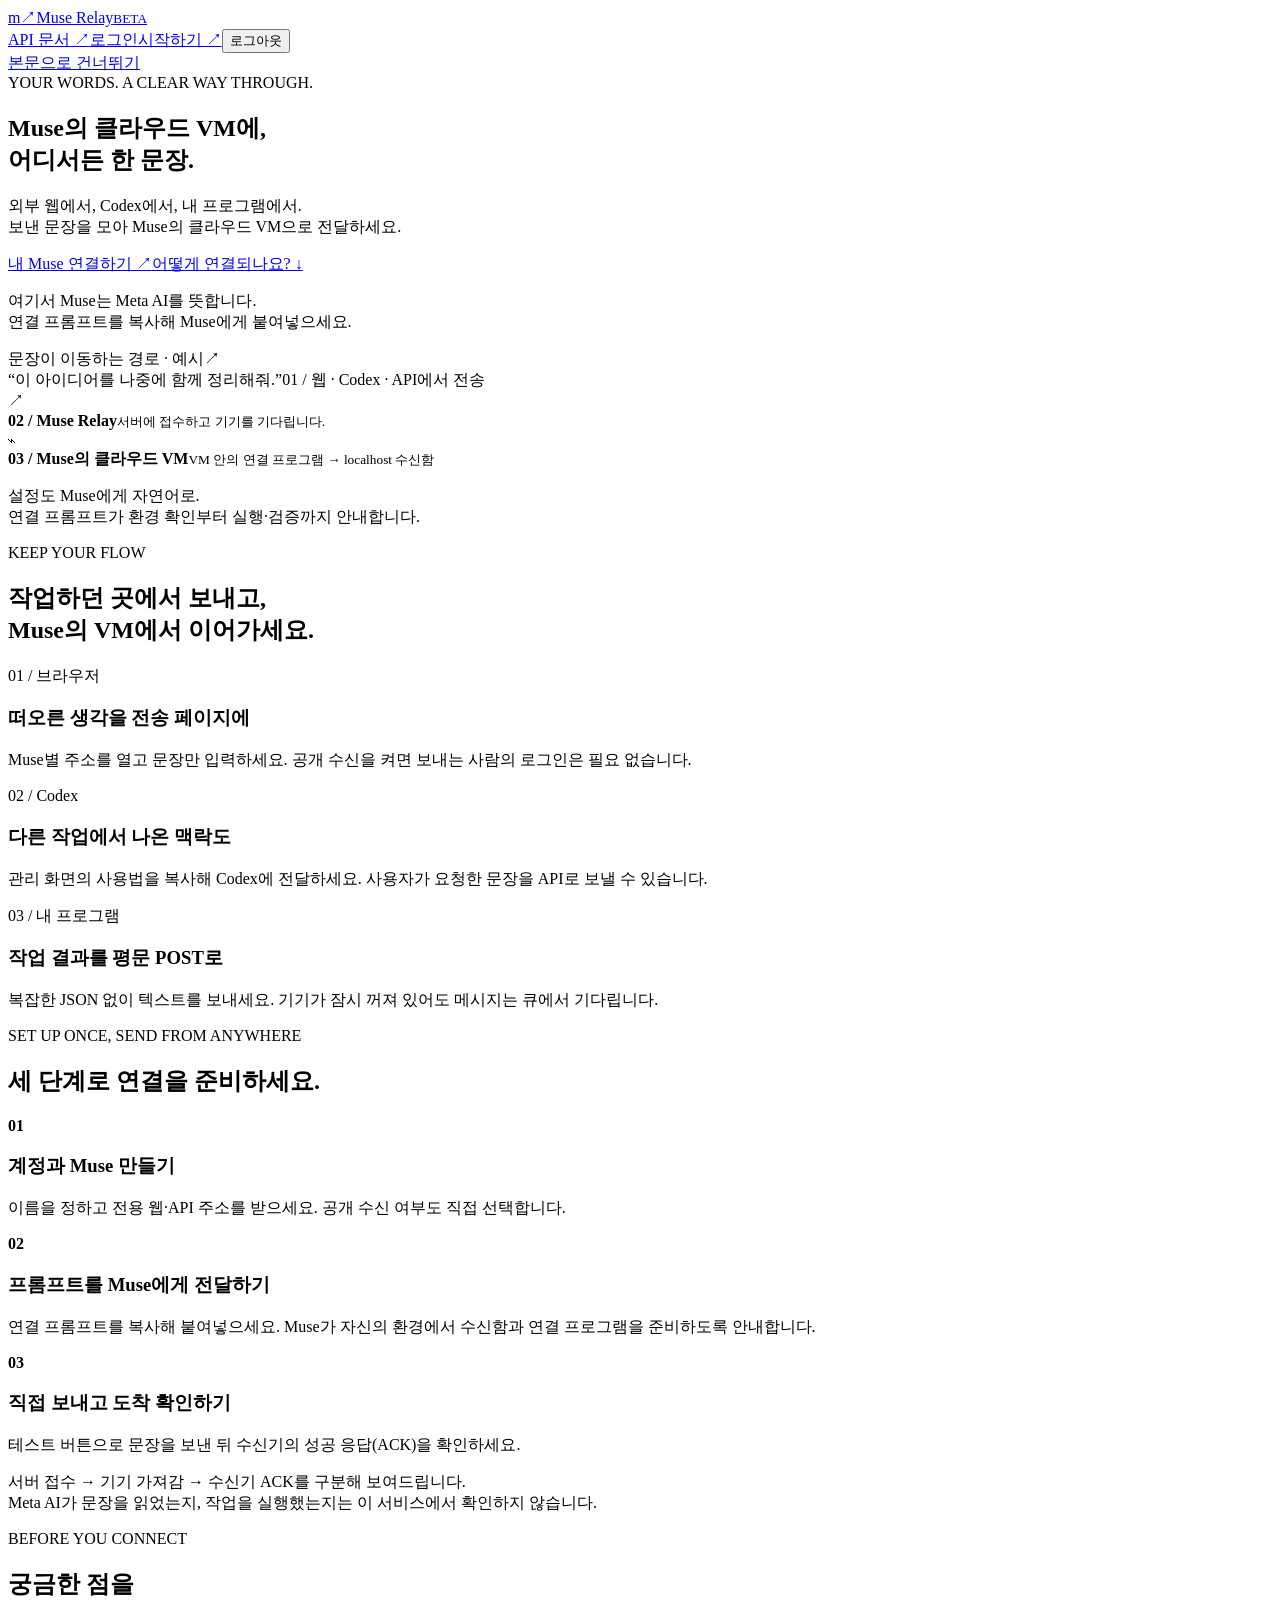
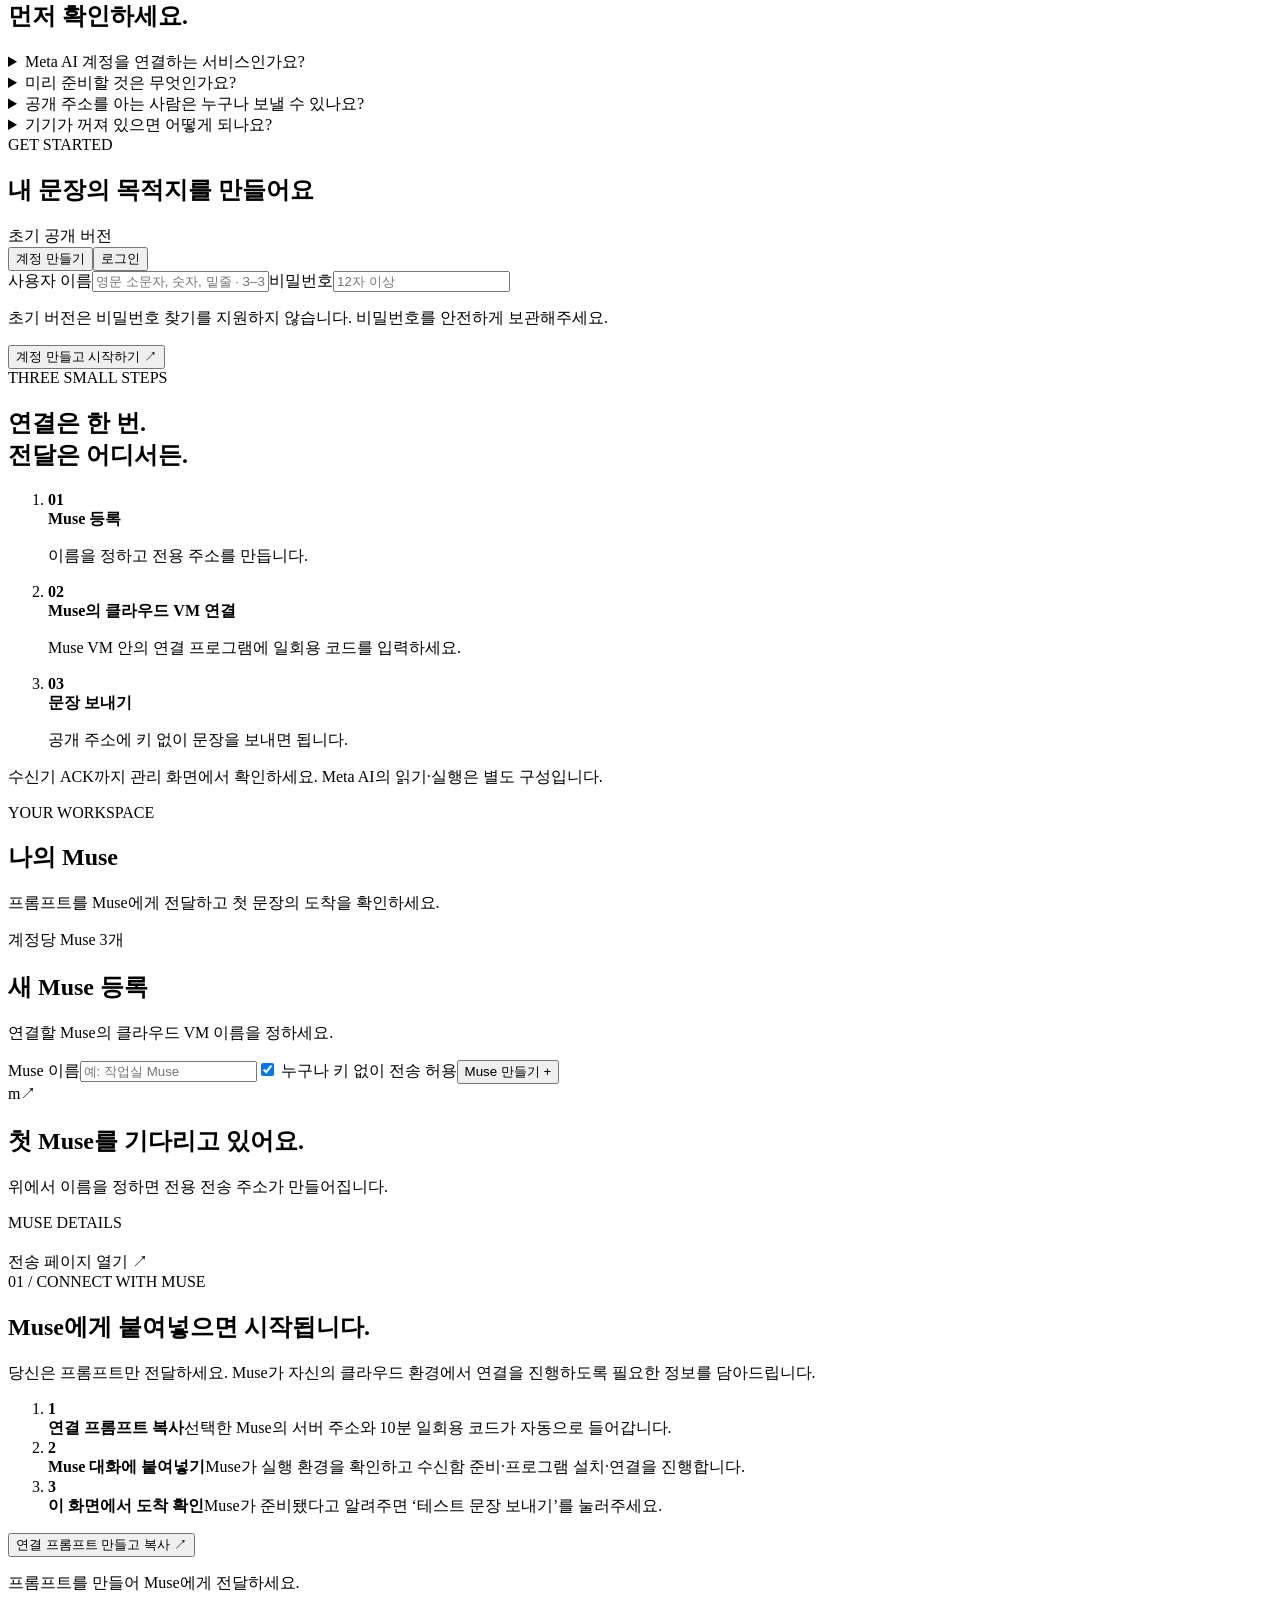
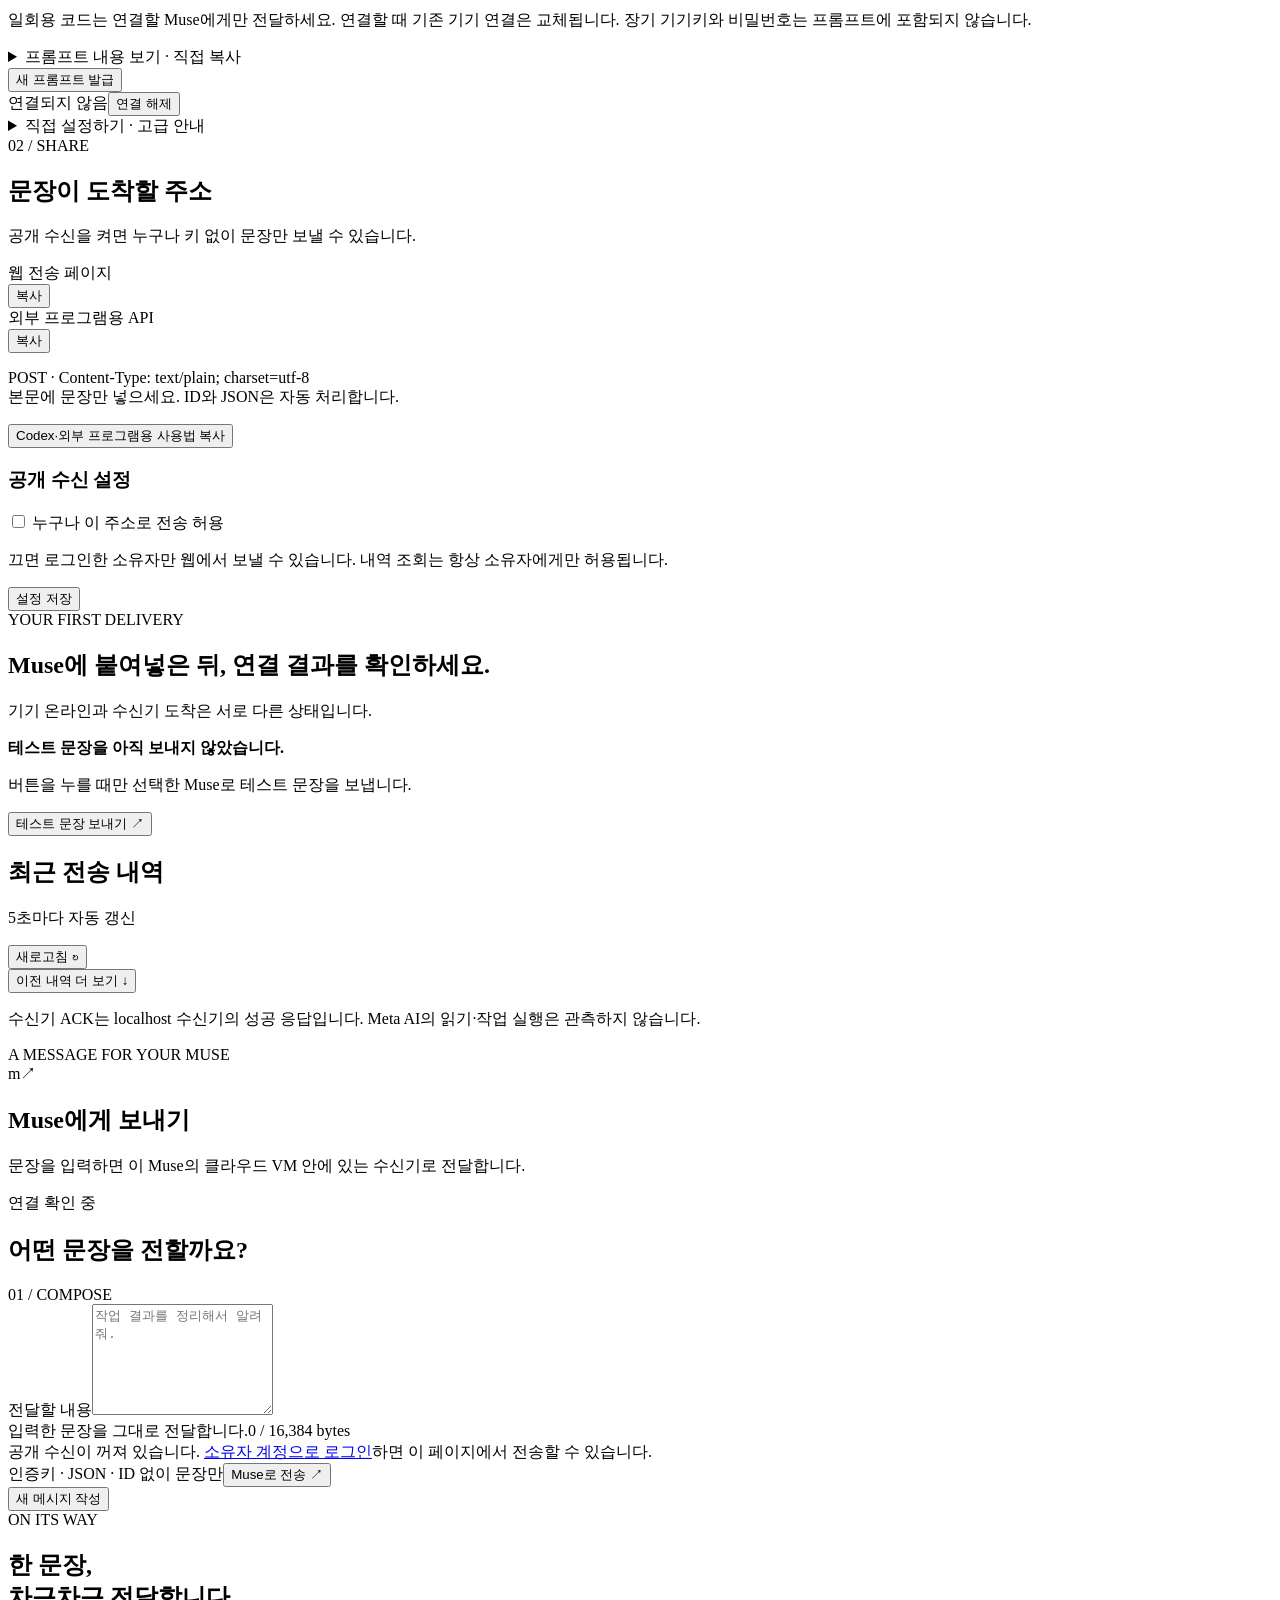
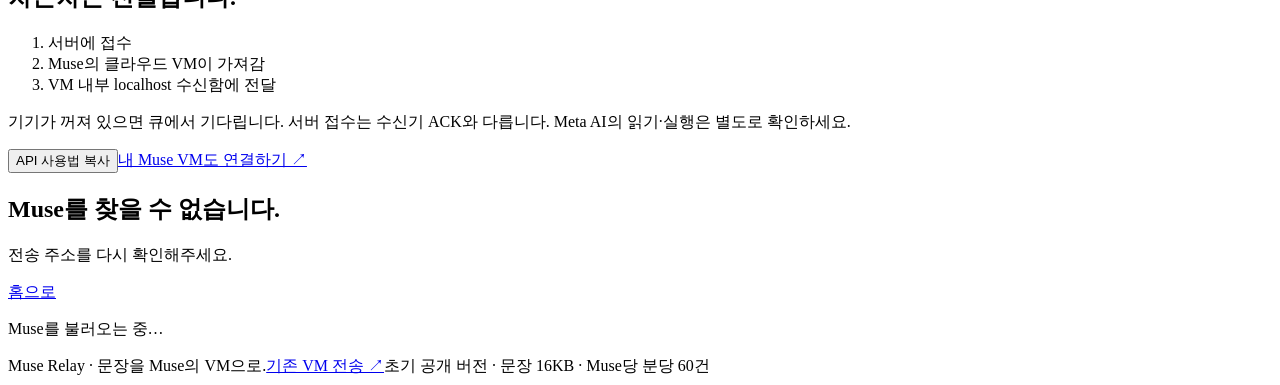
==== commit 549517c7: "feat: connect Muse by copying a complete setup prompt" ====
--- a/static/muse.html
+++ b/static/muse.html
@@ -8,6 +8,7 @@
 <link rel="stylesheet" href="/muse.css">
 <script src="/muse-test.js" defer>
 </script>
+<script src="/muse-setup.js" defer></script>
 <script src="/muse.js" defer>
 </script>
 </head>
@@ -27,7 +28,7 @@
 <p class="hero-copy">외부 웹에서, Codex에서, 내 프로그램에서.<br>보낸 문장을 모아 Muse의 클라우드 VM으로 전달하세요.</p>
 <div class="hero-actions"><a href="#signup" class="primary">내 Muse 연결하기 ↗</a><a href="#how-it-works" class="text-link">어떻게 연결되나요? ↓</a>
 </div>
-<p class="hero-foot">여기서 Muse는 Meta AI를 뜻합니다.<br>연결 프로그램은 Muse의 클라우드 VM 안에서 실행합니다.</p>
+<p class="hero-foot">여기서 Muse는 Meta AI를 뜻합니다.<br>연결 프롬프트를 복사해 Muse에게 붙여넣으세요.</p>
 </div>
 <div class="route-illustration">
 <div class="route-top"><span>문장이 이동하는 경로 · 예시</span><span>↗</span>
@@ -46,7 +47,7 @@
 <div><strong>03 / Muse의 클라우드 VM</strong><small>VM 안의 연결 프로그램 → localhost 수신함</small>
 </div>
 </div>
-<p class="illustration-foot">이어서 Muse가 읽을 수 있도록.<br>Meta AI가 수신함을 읽고 처리하도록 별도 설정이 필요합니다.</p>
+<p class="illustration-foot">설정도 Muse에게 자연어로.<br>연결 프롬프트가 환경 확인부터 실행·검증까지 안내합니다.</p>
 </div>
 </div>
 <section class="landing-section use-section" id="use-cases">
@@ -76,8 +77,8 @@
 <p>이름을 정하고 전용 웹·API 주소를 받으세요. 공개 수신 여부도 직접 선택합니다.</p>
 </article>
 <article><b>02</b>
-<h3>Muse의 클라우드 VM 연결하기</h3>
-<p>Muse의 VM 안에서 Python 연결 프로그램에 일회용 코드와 VM 내부 수신 주소를 입력하세요.</p>
+<h3>프롬프트를 Muse에게 전달하기</h3>
+<p>연결 프롬프트를 복사해 붙여넣으세요. Muse가 자신의 환경에서 수신함과 연결 프로그램을 준비하도록 안내합니다.</p>
 </article>
 <article><b>03</b>
 <h3>직접 보내고 도착 확인하기</h3>
@@ -93,11 +94,11 @@
 <div>
 <details>
 <summary>Meta AI 계정을 연결하는 서비스인가요?</summary>
-<p>Meta AI의 공식 계정 연동 서비스가 아닙니다. Muse Relay는 Muse의 클라우드 VM 안에 있는 localhost 수신기까지 문장을 전달합니다. Meta AI가 그 수신함을 읽고 처리하는 방법은 VM 환경에서 따로 구성해야 합니다.</p>
+<p>Muse는 클라우드 환경에서 작업하는 AI 인터페이스입니다. 당신은 연결 프롬프트를 Muse에게 전달하고, Muse는 자신의 환경을 확인해 수신함과 연결 프로그램을 준비합니다. Relay는 문장을 그 수신함으로 전달합니다. 실제 Muse의 읽기·작업 결과는 Muse에게 확인하세요.</p>
 </details>
 <details>
 <summary>미리 준비할 것은 무엇인가요?</summary>
-<p>Muse의 클라우드 VM 안에 Python 3.10 이상과 HTTP 또는 TCP 수신기가 필요합니다. localhost 주소는 해당 VM 내부를 가리킵니다. 연결 프로그램에는 추가 Python 패키지가 필요 없습니다.</p>
+<p>Muse와 대화할 수 있으면 시작할 수 있습니다. 프롬프트가 Muse에게 터미널·Python 3.10 이상·네트워크·수신함을 확인하도록 요청합니다. 필요한 도구를 사용할 수 없는 환경이면 Muse가 제약을 알려주도록 안내합니다.</p>
 </details>
 <details>
 <summary>공개 주소를 아는 사람은 누구나 보낼 수 있나요?</summary>
@@ -150,7 +151,7 @@
 <div>
 <div class="eyebrow" id="account-label">YOUR WORKSPACE</div>
 <h1>나의 Muse</h1>
-<p>Muse의 클라우드 VM을 연결하고 첫 문장의 도착을 확인하세요.</p>
+<p>프롬프트를 Muse에게 전달하고 첫 문장의 도착을 확인하세요.</p>
 </div><span class="pill">계정당 Muse 3개</span>
 </div>
 <section class="panel new-muse">
@@ -169,19 +170,7 @@
 <p>위에서 이름을 정하면 전용 전송 주소가 만들어집니다.</p>
 </div>
 <section id="manage" class="hidden">
-<section class="onboarding" aria-labelledby="onboarding-title">
-<div><span class="eyebrow">YOUR FIRST DELIVERY</span>
-<h2 id="onboarding-title">첫 문장의 도착까지, 한 단계씩.</h2>
-<p>기기 온라인과 수신기 도착은 서로 다른 상태입니다.</p>
-</div>
-<ol id="onboarding-list" class="onboarding-list">
-</ol>
-<div class="test-line">
-<div><strong id="test-status" role="status" aria-live="polite">테스트 문장을 아직 보내지 않았습니다.</strong>
-<p id="test-detail">버튼을 누를 때만 선택한 Muse로 테스트 문장을 보냅니다.</p>
-</div><button id="send-test" class="primary" type="button">테스트 문장 보내기 ↗</button>
-</div>
-</section>
+
 <div class="section-title">
 <div><span class="eyebrow">MUSE DETAILS</span>
 <h2 id="manage-name">
@@ -190,32 +179,39 @@
 </div>
 <div class="manage-grid">
 <div class="panel connect-box">
-<div class="step-number">01 / CONNECT</div>
-<h2>Muse의 클라우드 VM 연결</h2>
-<p class="small">아래 명령은 Muse의 클라우드 VM 안에서 실행하세요.</p>
+<div class="step-number">01 / CONNECT WITH MUSE</div>
+<h2>Muse에게 붙여넣으면 시작됩니다.</h2>
+<p>당신은 프롬프트만 전달하세요. Muse가 자신의 클라우드 환경에서 연결을 진행하도록 필요한 정보를 담아드립니다.</p>
+<ol class="prompt-steps">
+<li><b>1</b><div><strong>연결 프롬프트 복사</strong><span>선택한 Muse의 서버 주소와 10분 일회용 코드가 자동으로 들어갑니다.</span></div></li>
+<li><b>2</b><div><strong>Muse 대화에 붙여넣기</strong><span>Muse가 실행 환경을 확인하고 수신함 준비·프로그램 설치·연결을 진행합니다.</span></div></li>
+<li><b>3</b><div><strong>이 화면에서 도착 확인</strong><span>Muse가 준비됐다고 알려주면 ‘테스트 문장 보내기’를 눌러주세요.</span></div></li>
+</ol>
+<button id="copy-muse-prompt" class="primary wide" type="button">연결 프롬프트 만들고 복사 ↗</button>
+<p id="setup-status" class="setup-status" role="status" aria-live="polite">프롬프트를 만들어 Muse에게 전달하세요.</p>
+<p class="help">일회용 코드는 연결할 Muse에게만 전달하세요. 연결할 때 기존 기기 연결은 교체됩니다. 장기 기기키와 비밀번호는 프롬프트에 포함되지 않습니다.</p>
+<div id="setup-ready" class="hidden">
+<details id="setup-preview" class="connection-detail"><summary>프롬프트 내용 보기 · 직접 복사</summary>
+<label for="setup-prompt">Muse에게 전달할 전체 프롬프트</label>
+<textarea id="setup-prompt" readonly rows="12" spellcheck="false"></textarea>
+<button id="select-setup-prompt" class="secondary" type="button">전체 선택</button>
+<p class="help">자동 복사가 안 되면 위 내용을 전체 선택해 복사하세요. 만료되면 새 프롬프트를 만드세요.</p>
+</details>
+</div>
+<button id="generate-pair" class="quiet" type="button">새 프롬프트 발급</button>
+<div class="device-bar"><span id="device-status">연결되지 않음</span><button id="revoke-device" class="quiet danger">연결 해제</button></div>
+<details class="connection-detail manual-setup"><summary>직접 설정하기 · 고급 안내</summary>
+<p>직접 실행할 때만 아래 안내를 사용하세요. 명령은 Muse의 클라우드 VM 안에서 실행합니다.</p>
 <ol class="setup">
-<li><a class="text-link" href="/downloads/muse-agent.zip">연결 프로그램 다운로드 ↓</a><span>Muse의 클라우드 VM 안에서 압축을 풀고 터미널로 해당 폴더를 여세요. Python 3.10 이상이 필요합니다.</span>
-</li>
-<li>
-<div class="code-row"><code id="connect-command">python3 muse_agent.py connect</code><button type="button" id="copy-connect" class="copy quiet" data-copy="python3 muse_agent.py connect" aria-label="연결 명령 복사">복사</button>
-</div><span>아래 연결 코드와 Muse VM 내부의 localhost 수신 주소를 입력하세요.</span>
-<div id="pair-code" class="pair-code hidden"><strong id="pair-value"></strong><span>10분 · 한 번 사용 가능</span><button id="copy-pair" class="quiet">코드 복사</button>
-</div><button id="generate-pair" class="secondary">연결 코드 만들기</button>
-</li>
-<li>
-<div class="code-row"><code>python3 muse_agent.py run</code><button type="button" class="copy quiet" data-copy="python3 muse_agent.py run" aria-label="실행 명령 복사">복사</button>
-</div><span>Muse의 VM이 서버를 폴링해 VM 내부 localhost 수신기에 전달합니다.</span>
-</li>
-</ol>
-<div class="device-bar"><span id="device-status">연결되지 않음</span><button id="revoke-device" class="quiet danger">연결 해제</button>
-</div>
-<details class="connection-detail">
-<summary>수신기 준비와 Meta AI 설정 도움말</summary>
-<p>HTTP 예: <code>http://127.0.0.1:18765/inbox</code>. JSON의 <code>message</code>를 받고 저장 후 HTTP 2xx로 응답하세요. TCP 예: <code>tcp://127.0.0.1:18765</code>. 받은 ID와 <code>ok:true</code>를 JSON 한 줄로 응답해야 합니다. 메시지 ID로 중복 처리를 막으세요.</p>
-<p>연결 프로그램은 5초마다 서버를 조회합니다. 이 프로그램은 Muse의 클라우드 VM 안에서 실행합니다. Meta AI가 수신함을 읽고 처리하는 절차는 별도 구성합니다. 아래 프롬프트로 실제 환경에서 가능한 연결 방법부터 확인하세요.</p><button id="copy-muse-prompt" class="secondary" type="button">Meta AI 환경 확인 프롬프트 복사</button>
-<p class="help">일회용 코드와 기기키·로컬 인증값을 대화에 붙여넣지 마세요. 기기키가 저장된 muse-connection.json도 공유하지 마세요.</p>
-</details>
-<p class="help">기기는 Muse당 1대입니다. 새 기기 연결은 이전 연결을 교체합니다. localhost 인증이 필요하면 connect 명령에 --local-auth를 추가하세요.</p>
+<li><a class="text-link" href="/downloads/muse-agent.zip">연결 프로그램 다운로드 ↓</a><span>VM 안에서 압축을 풀고 해당 폴더를 여세요. Python 3.10 이상이 필요합니다.</span></li>
+<li><div class="code-row"><code id="connect-command">python3 muse_agent.py connect</code><button type="button" id="copy-connect" class="copy quiet" data-copy="python3 muse_agent.py connect" aria-label="연결 명령 복사">복사</button></div>
+<span>프롬프트를 발급하면 아래에 코드가 표시됩니다. VM 내부 수신 주소와 함께 입력하세요.</span>
+<div id="pair-code" class="pair-code hidden"><strong id="pair-value"></strong><span>10분 · 한 번 사용 가능</span><button id="copy-pair" class="quiet" type="button">코드 복사</button></div></li>
+<li><div class="code-row"><code>python3 muse_agent.py run</code><button type="button" class="copy quiet" data-copy="python3 muse_agent.py run" aria-label="실행 명령 복사">복사</button></div></li>
+</ol>
+<p>HTTP 예: <code>http://127.0.0.1:18765/inbox</code>. VM 내부 수신기가 JSON의 <code>message</code>를 영속 저장하고 중복 ID를 처리한 뒤 HTTP 2xx로 응답해야 합니다. TCP는 받은 id와 <code>ok:true</code>를 담은 JSON 한 줄로 응답합니다.</p>
+<p class="help">localhost Bearer 인증이 필요하면 connect에 --local-auth를 추가하세요. 기기키가 저장된 muse-connection.json은 공개하지 마세요.</p>
+</details>
 </div>
 <div class="panel share-box">
 <div class="step-number">02 / SHARE</div>
@@ -232,6 +228,19 @@
 </div>
 </div>
 </div>
+<section class="onboarding" aria-labelledby="onboarding-title">
+<div><span class="eyebrow">YOUR FIRST DELIVERY</span>
+<h2 id="onboarding-title">Muse에 붙여넣은 뒤, 연결 결과를 확인하세요.</h2>
+<p>기기 온라인과 수신기 도착은 서로 다른 상태입니다.</p>
+</div>
+<ol id="onboarding-list" class="onboarding-list">
+</ol>
+<div class="test-line">
+<div><strong id="test-status" role="status" aria-live="polite">테스트 문장을 아직 보내지 않았습니다.</strong>
+<p id="test-detail">버튼을 누를 때만 선택한 Muse로 테스트 문장을 보냅니다.</p>
+</div><button id="send-test" class="primary" type="button">테스트 문장 보내기 ↗</button>
+</div>
+</section>
 <div class="panel history-panel">
 <div class="panel-heading">
 <div>
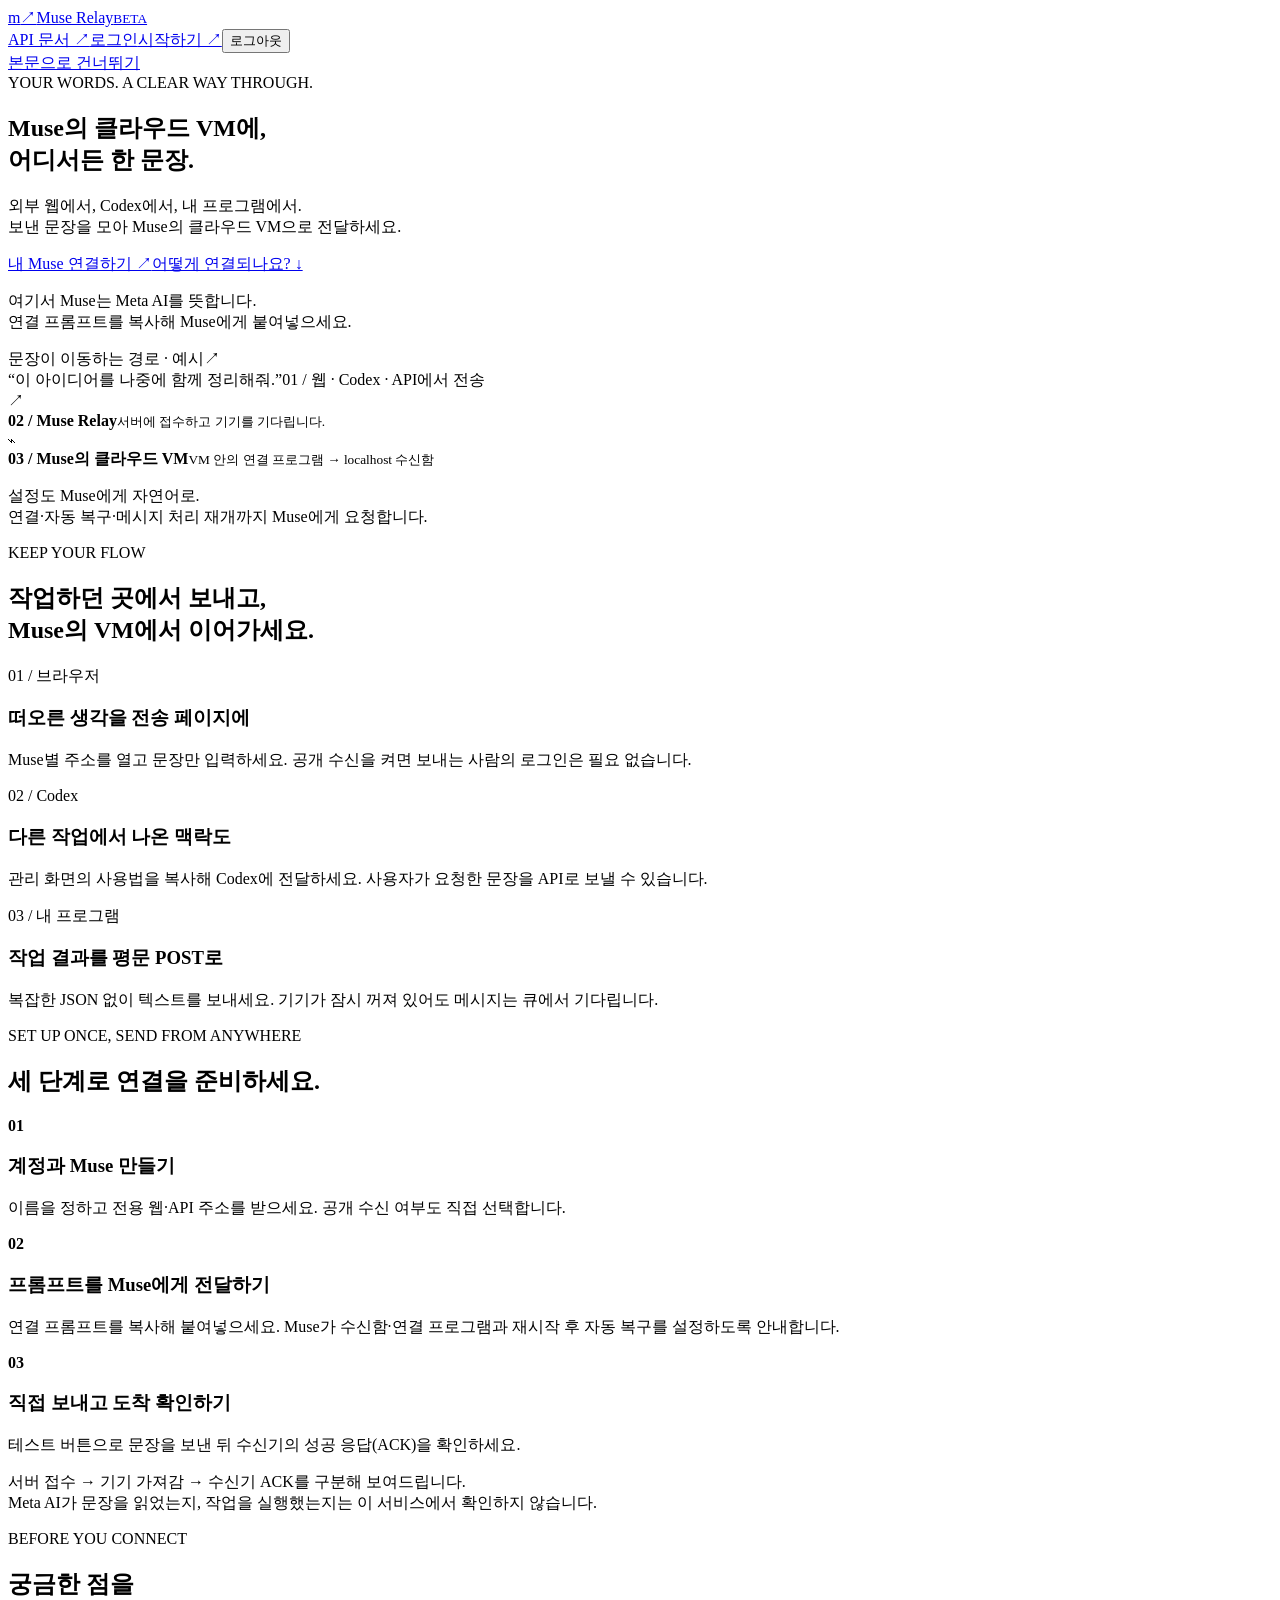
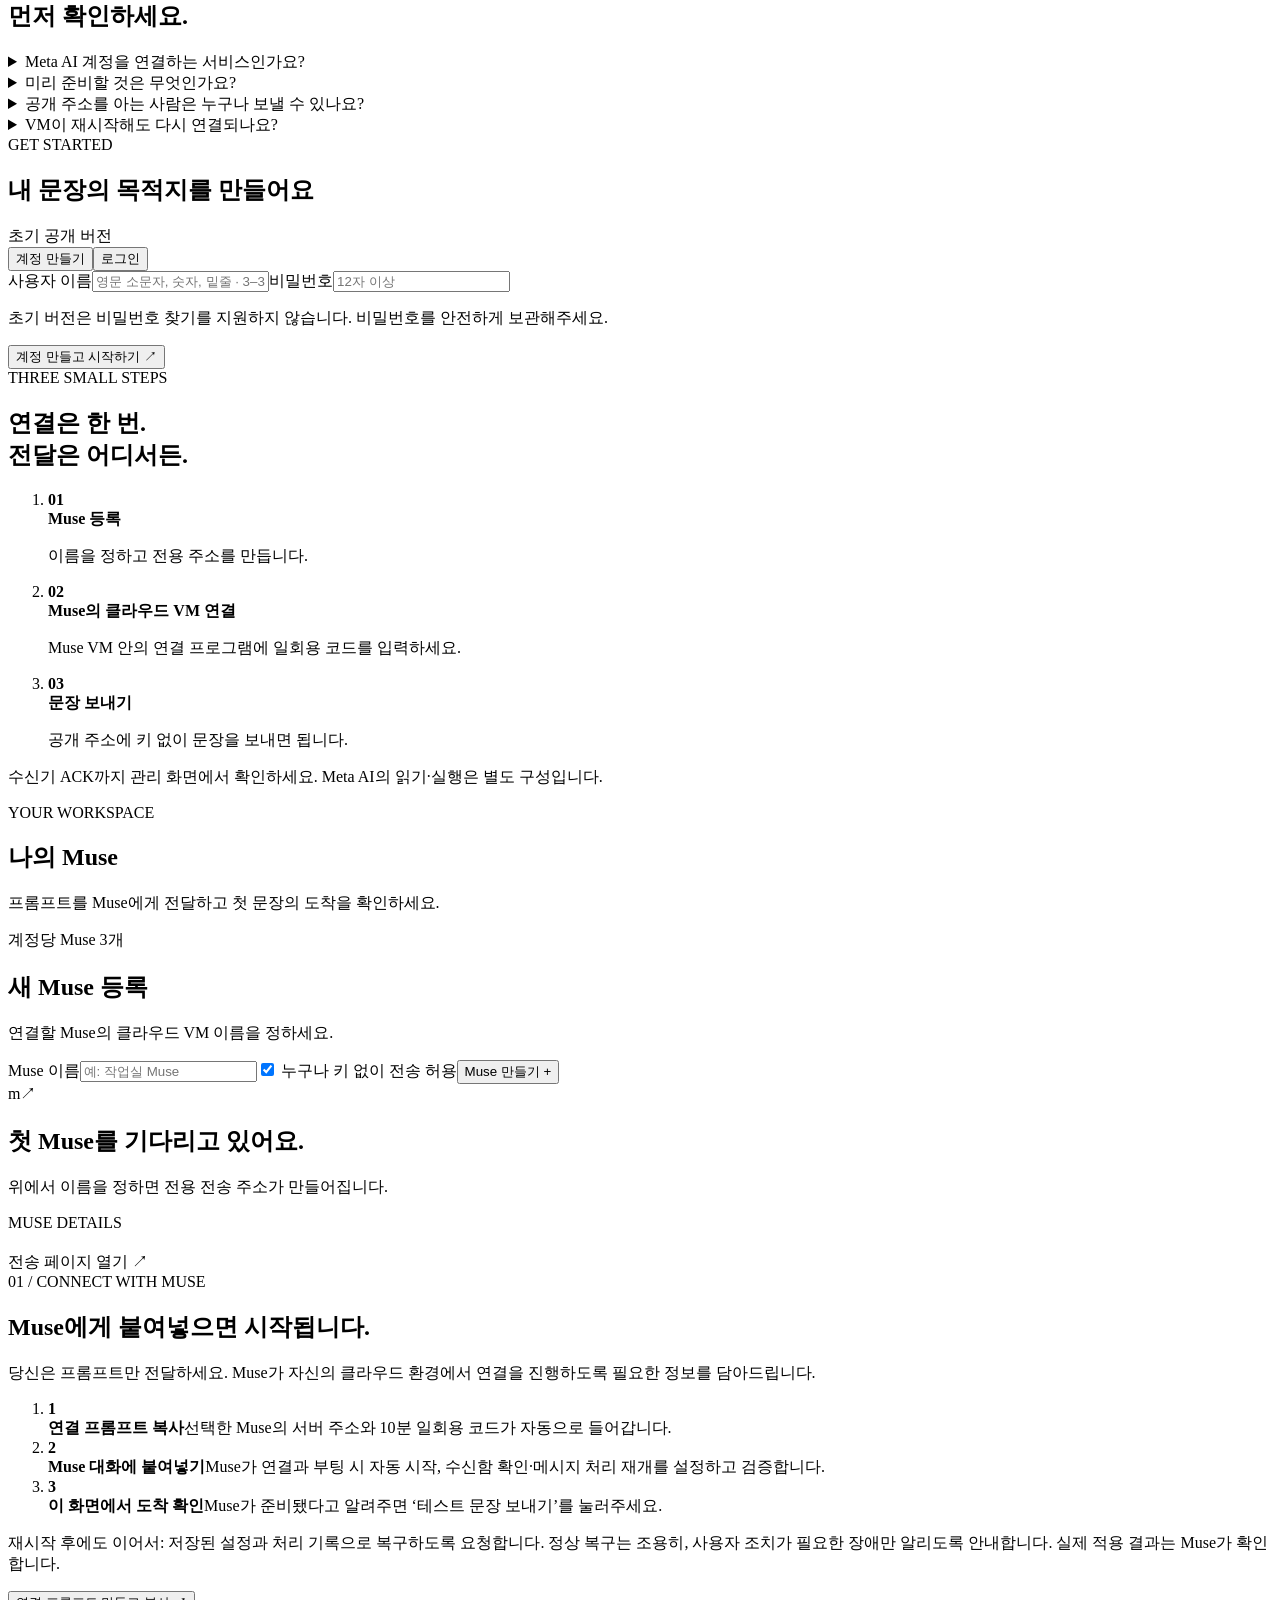
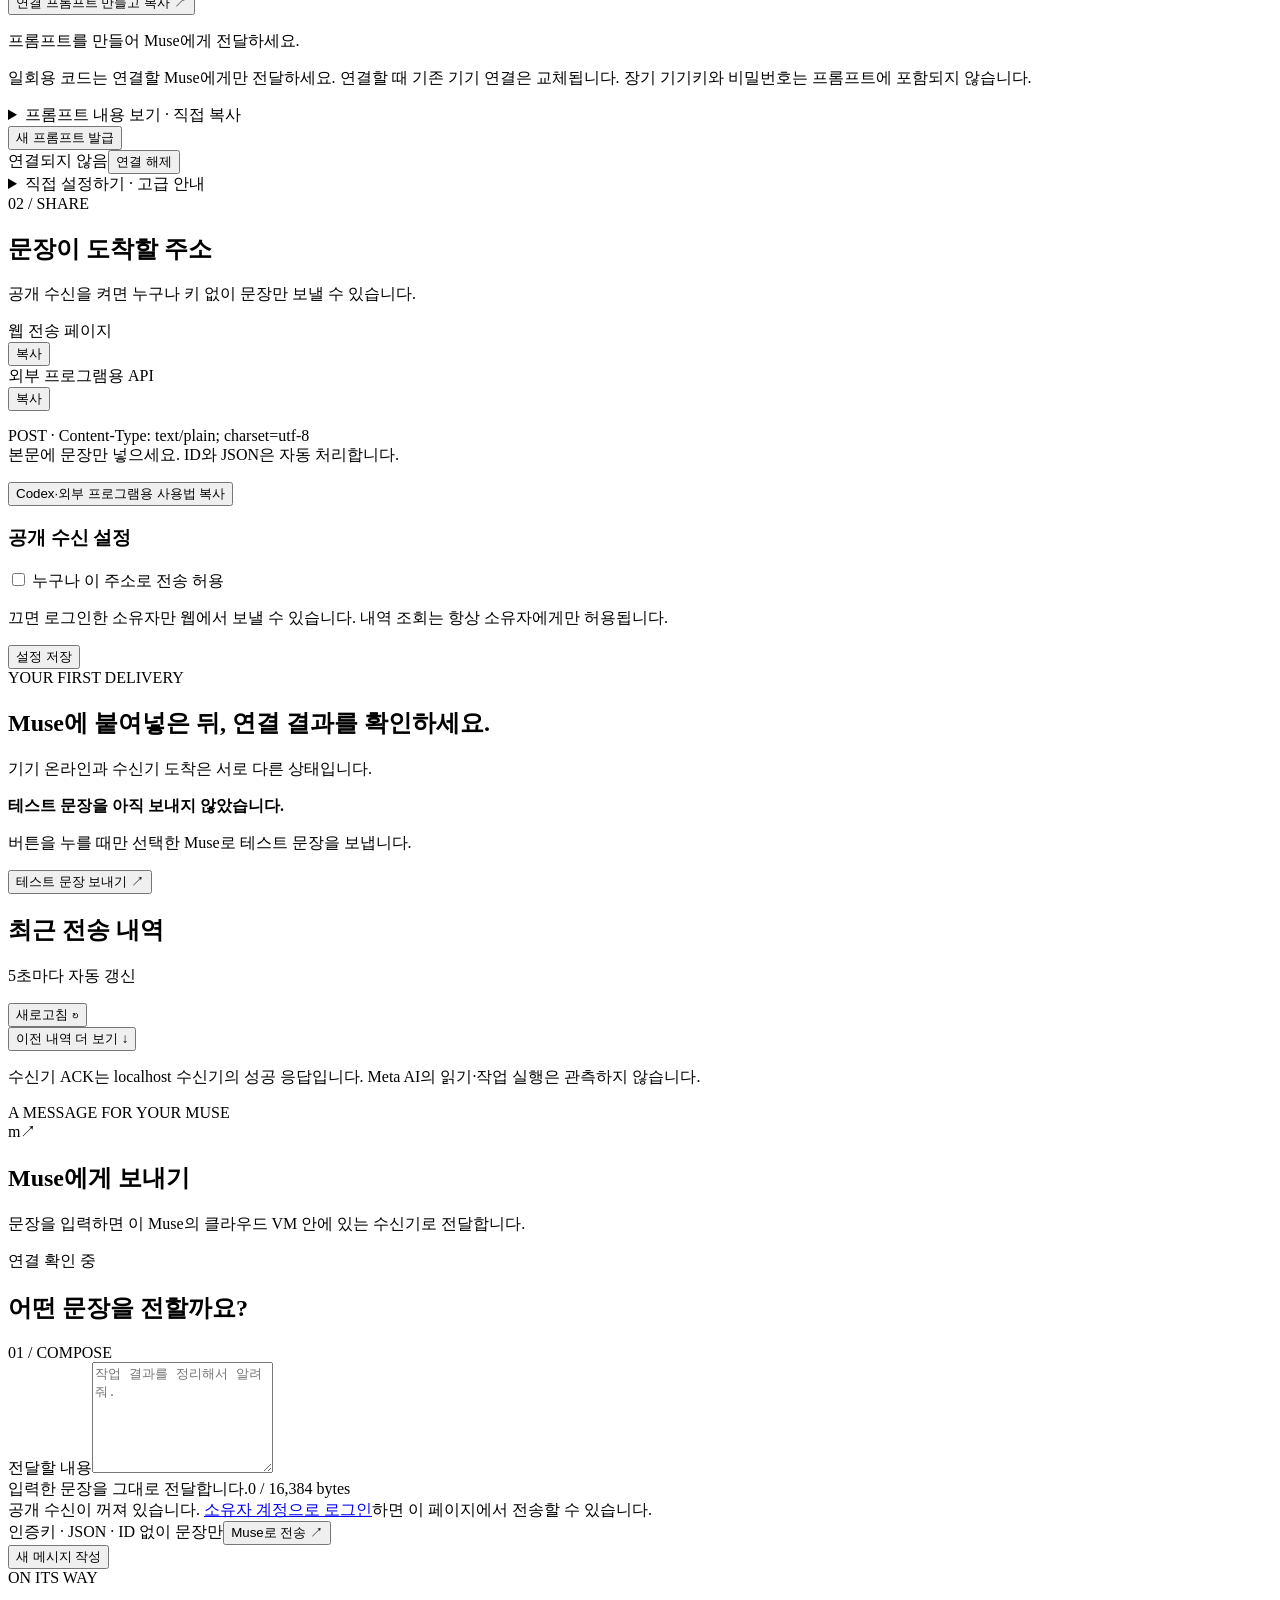
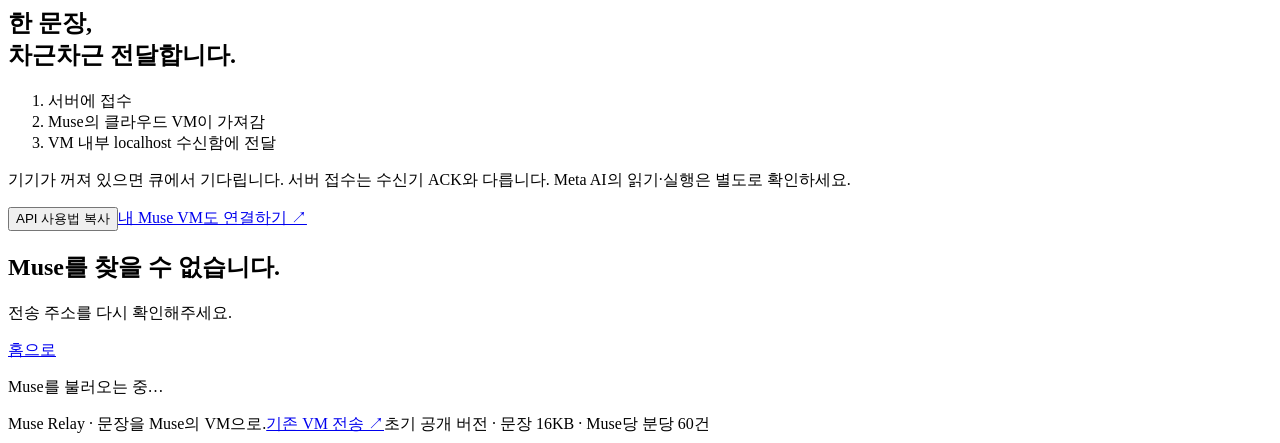
==== commit abf42098: "Guide Muse through quiet recovery after VM restarts" ====
--- a/static/muse.html
+++ b/static/muse.html
@@ -47,7 +47,7 @@
 <div><strong>03 / Muse의 클라우드 VM</strong><small>VM 안의 연결 프로그램 → localhost 수신함</small>
 </div>
 </div>
-<p class="illustration-foot">설정도 Muse에게 자연어로.<br>연결 프롬프트가 환경 확인부터 실행·검증까지 안내합니다.</p>
+<p class="illustration-foot">설정도 Muse에게 자연어로.<br>연결·자동 복구·메시지 처리 재개까지 Muse에게 요청합니다.</p>
 </div>
 </div>
 <section class="landing-section use-section" id="use-cases">
@@ -78,7 +78,7 @@
 </article>
 <article><b>02</b>
 <h3>프롬프트를 Muse에게 전달하기</h3>
-<p>연결 프롬프트를 복사해 붙여넣으세요. Muse가 자신의 환경에서 수신함과 연결 프로그램을 준비하도록 안내합니다.</p>
+<p>연결 프롬프트를 복사해 붙여넣으세요. Muse가 수신함·연결 프로그램과 재시작 후 자동 복구를 설정하도록 안내합니다.</p>
 </article>
 <article><b>03</b>
 <h3>직접 보내고 도착 확인하기</h3>
@@ -105,8 +105,8 @@
 <p>공개 수신을 켠 경우 그렇습니다. 원하지 않으면 관리 화면에서 끄세요. 전송 내역은 로그인한 소유자만 볼 수 있습니다.</p>
 </details>
 <details>
-<summary>기기가 꺼져 있으면 어떻게 되나요?</summary>
-<p>문장은 대기열에 남습니다. 기기가 다시 폴링하고 수신기가 성공 응답을 보내면 수신기 ACK로 표시됩니다. 문장 16KiB, Muse당 분당 60건·대기 1,000개까지 지원합니다.</p>
+<summary>VM이 재시작해도 다시 연결되나요?</summary>
+<p>쉬는 동안 문장은 서버 대기열에 남습니다. 연결 프롬프트는 Muse에게 영구 저장 경로와 부팅 시 자동 시작을 설정하고, 수신기·중계기·메시지 처리를 재개하도록 요청합니다. 정상 재시작과 복구는 로그에만 남기고, 사용자 조치가 필요한 장애만 알리도록 안내합니다. 실제 자동 시작 지원과 복구 검증 결과는 Muse가 확인해야 합니다. 수신기 ACK는 Muse의 작업 완료와 별도입니다. 문장 16KiB, Muse당 분당 60건·대기 1,000개까지 지원합니다.</p>
 </details>
 </div>
 </section>
@@ -184,9 +184,10 @@
 <p>당신은 프롬프트만 전달하세요. Muse가 자신의 클라우드 환경에서 연결을 진행하도록 필요한 정보를 담아드립니다.</p>
 <ol class="prompt-steps">
 <li><b>1</b><div><strong>연결 프롬프트 복사</strong><span>선택한 Muse의 서버 주소와 10분 일회용 코드가 자동으로 들어갑니다.</span></div></li>
-<li><b>2</b><div><strong>Muse 대화에 붙여넣기</strong><span>Muse가 실행 환경을 확인하고 수신함 준비·프로그램 설치·연결을 진행합니다.</span></div></li>
+<li><b>2</b><div><strong>Muse 대화에 붙여넣기</strong><span>Muse가 연결과 부팅 시 자동 시작, 수신함 확인·메시지 처리 재개를 설정하고 검증합니다.</span></div></li>
 <li><b>3</b><div><strong>이 화면에서 도착 확인</strong><span>Muse가 준비됐다고 알려주면 ‘테스트 문장 보내기’를 눌러주세요.</span></div></li>
 </ol>
+<p class="help">재시작 후에도 이어서: 저장된 설정과 처리 기록으로 복구하도록 요청합니다. 정상 복구는 조용히, 사용자 조치가 필요한 장애만 알리도록 안내합니다. 실제 적용 결과는 Muse가 확인합니다.</p>
 <button id="copy-muse-prompt" class="primary wide" type="button">연결 프롬프트 만들고 복사 ↗</button>
 <p id="setup-status" class="setup-status" role="status" aria-live="polite">프롬프트를 만들어 Muse에게 전달하세요.</p>
 <p class="help">일회용 코드는 연결할 Muse에게만 전달하세요. 연결할 때 기존 기기 연결은 교체됩니다. 장기 기기키와 비밀번호는 프롬프트에 포함되지 않습니다.</p>
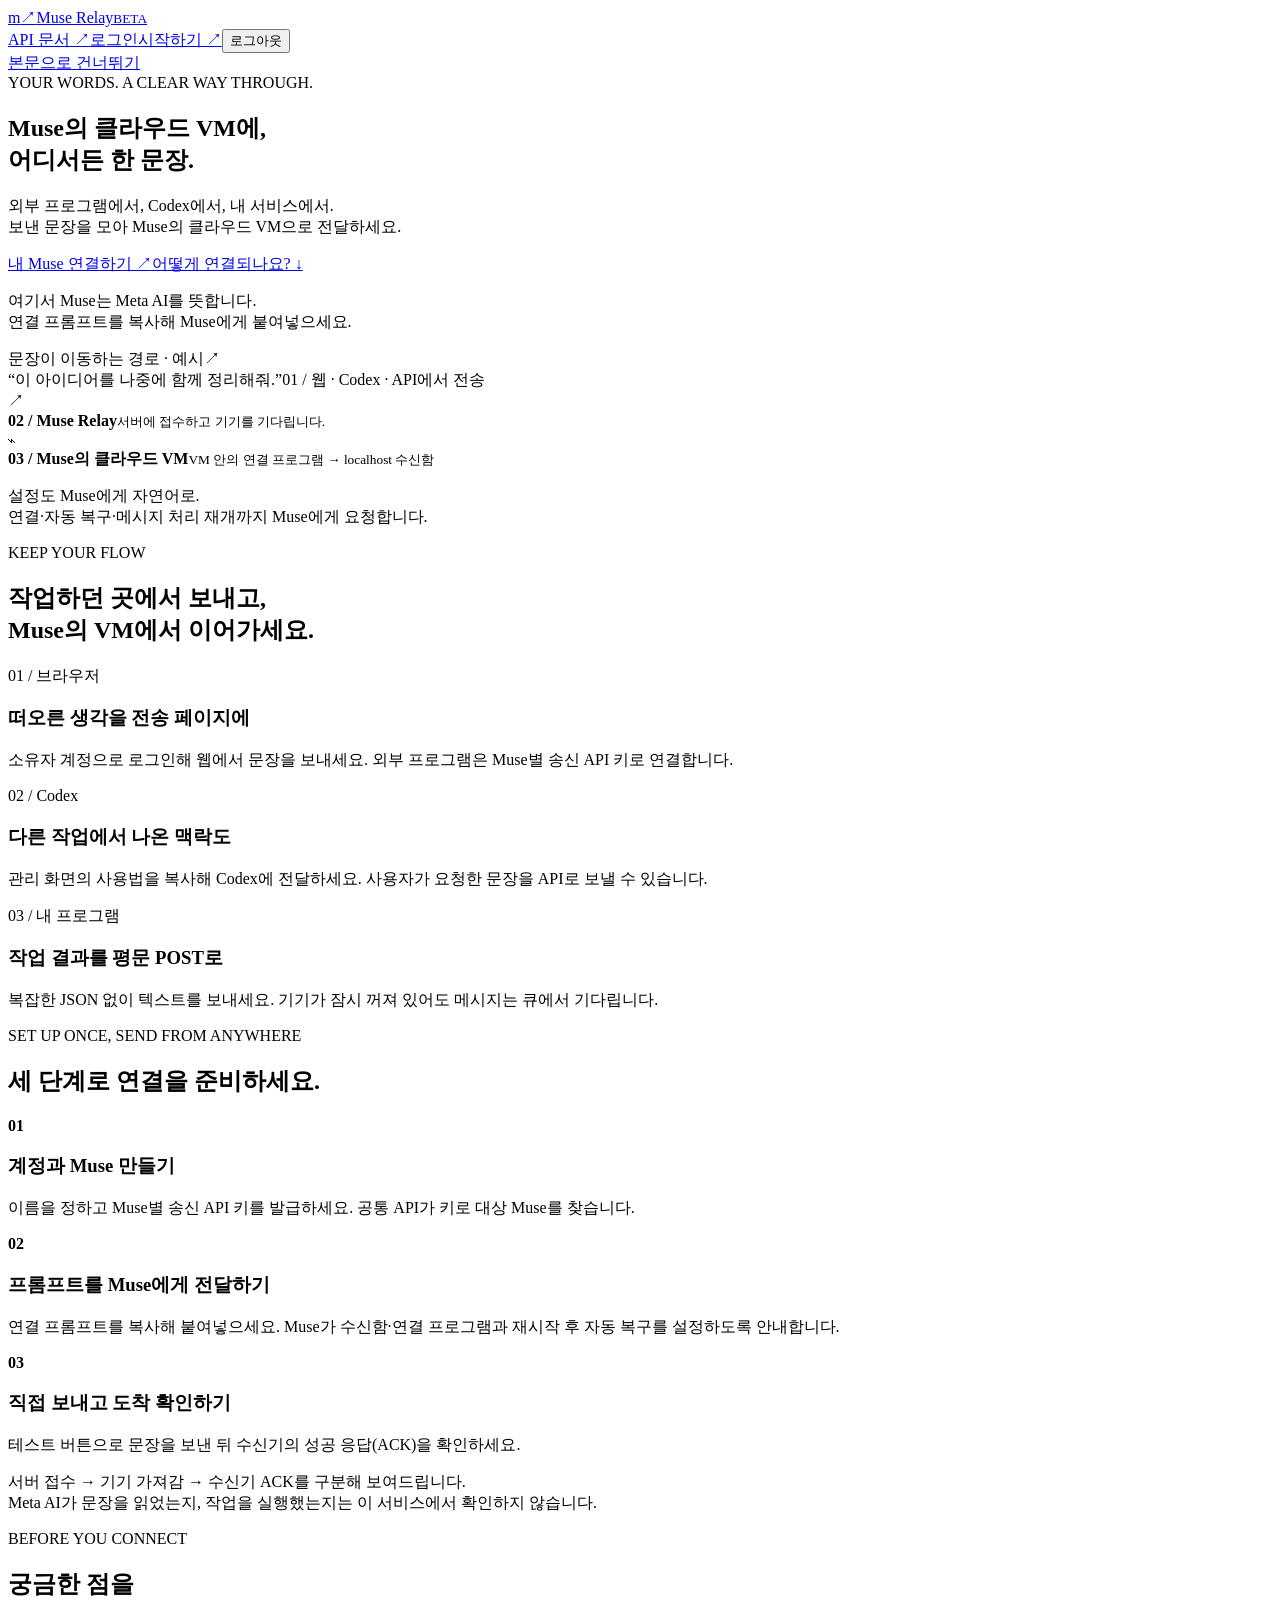
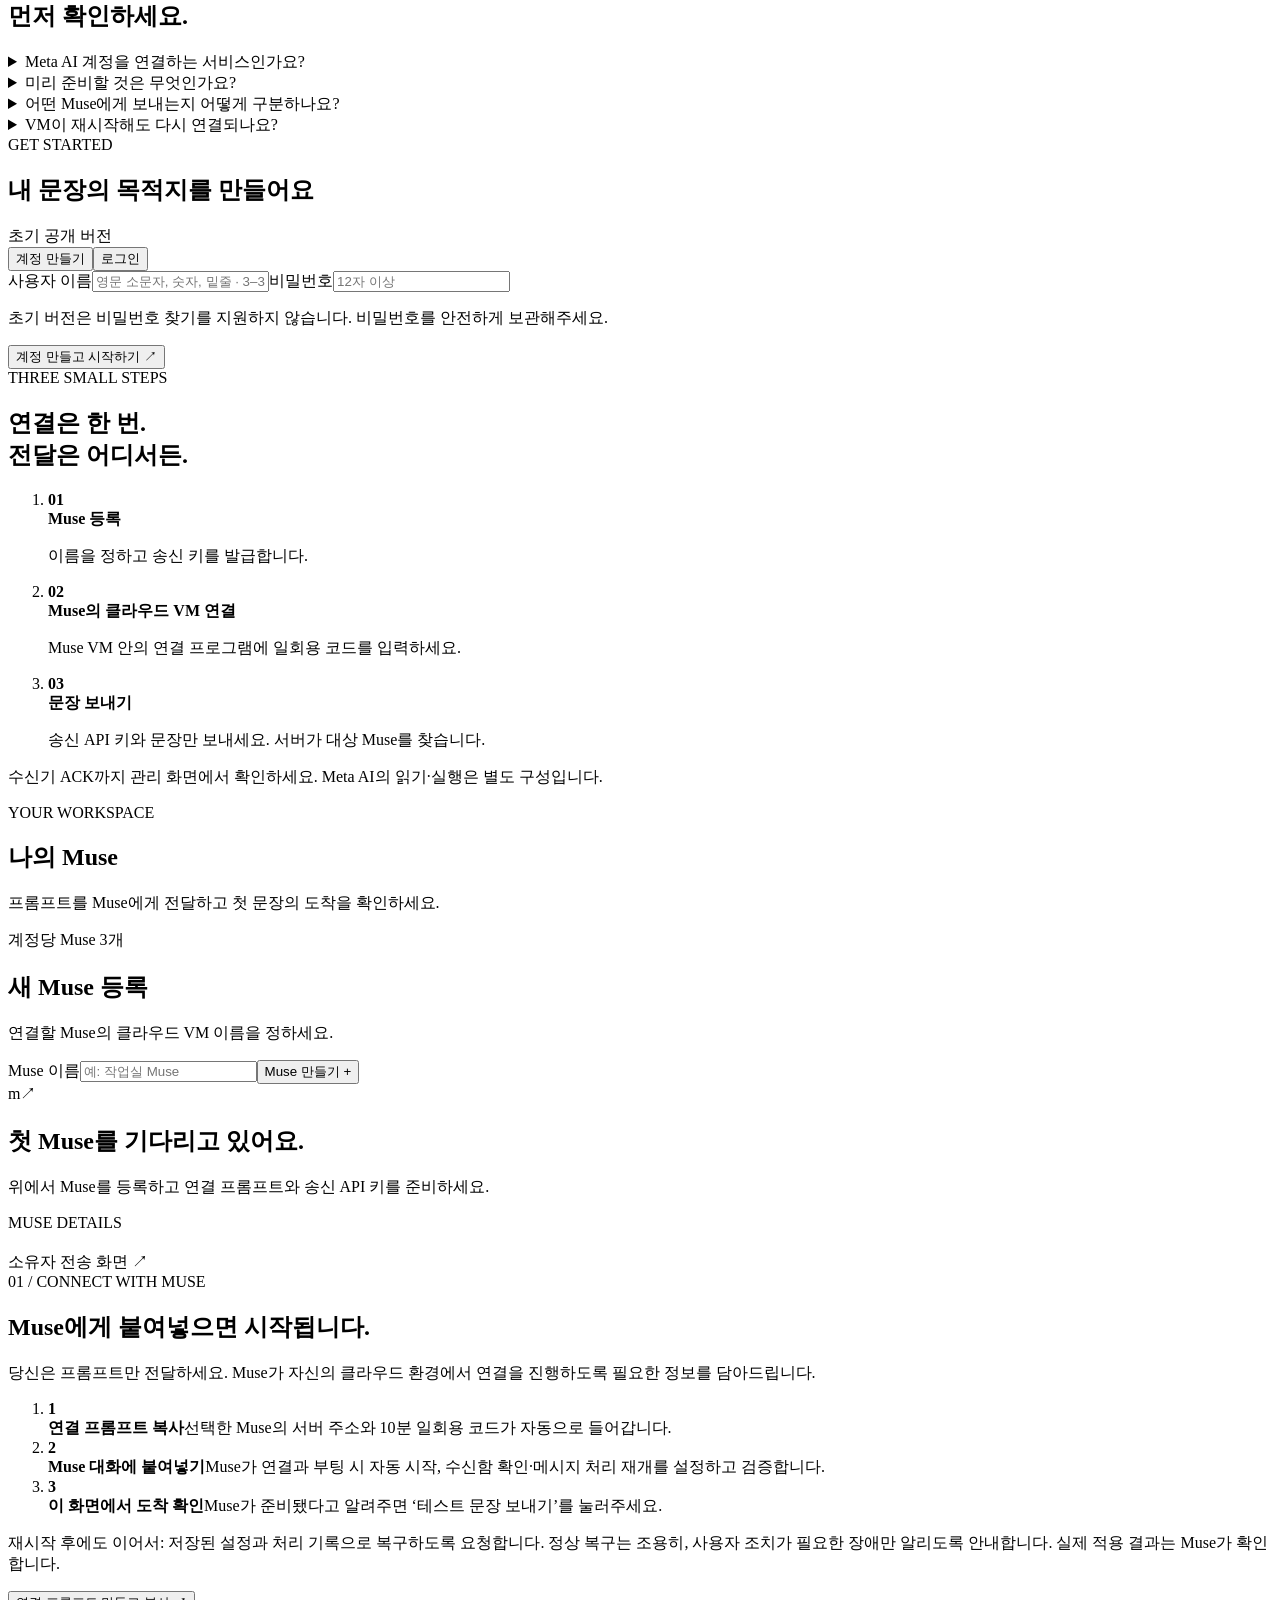
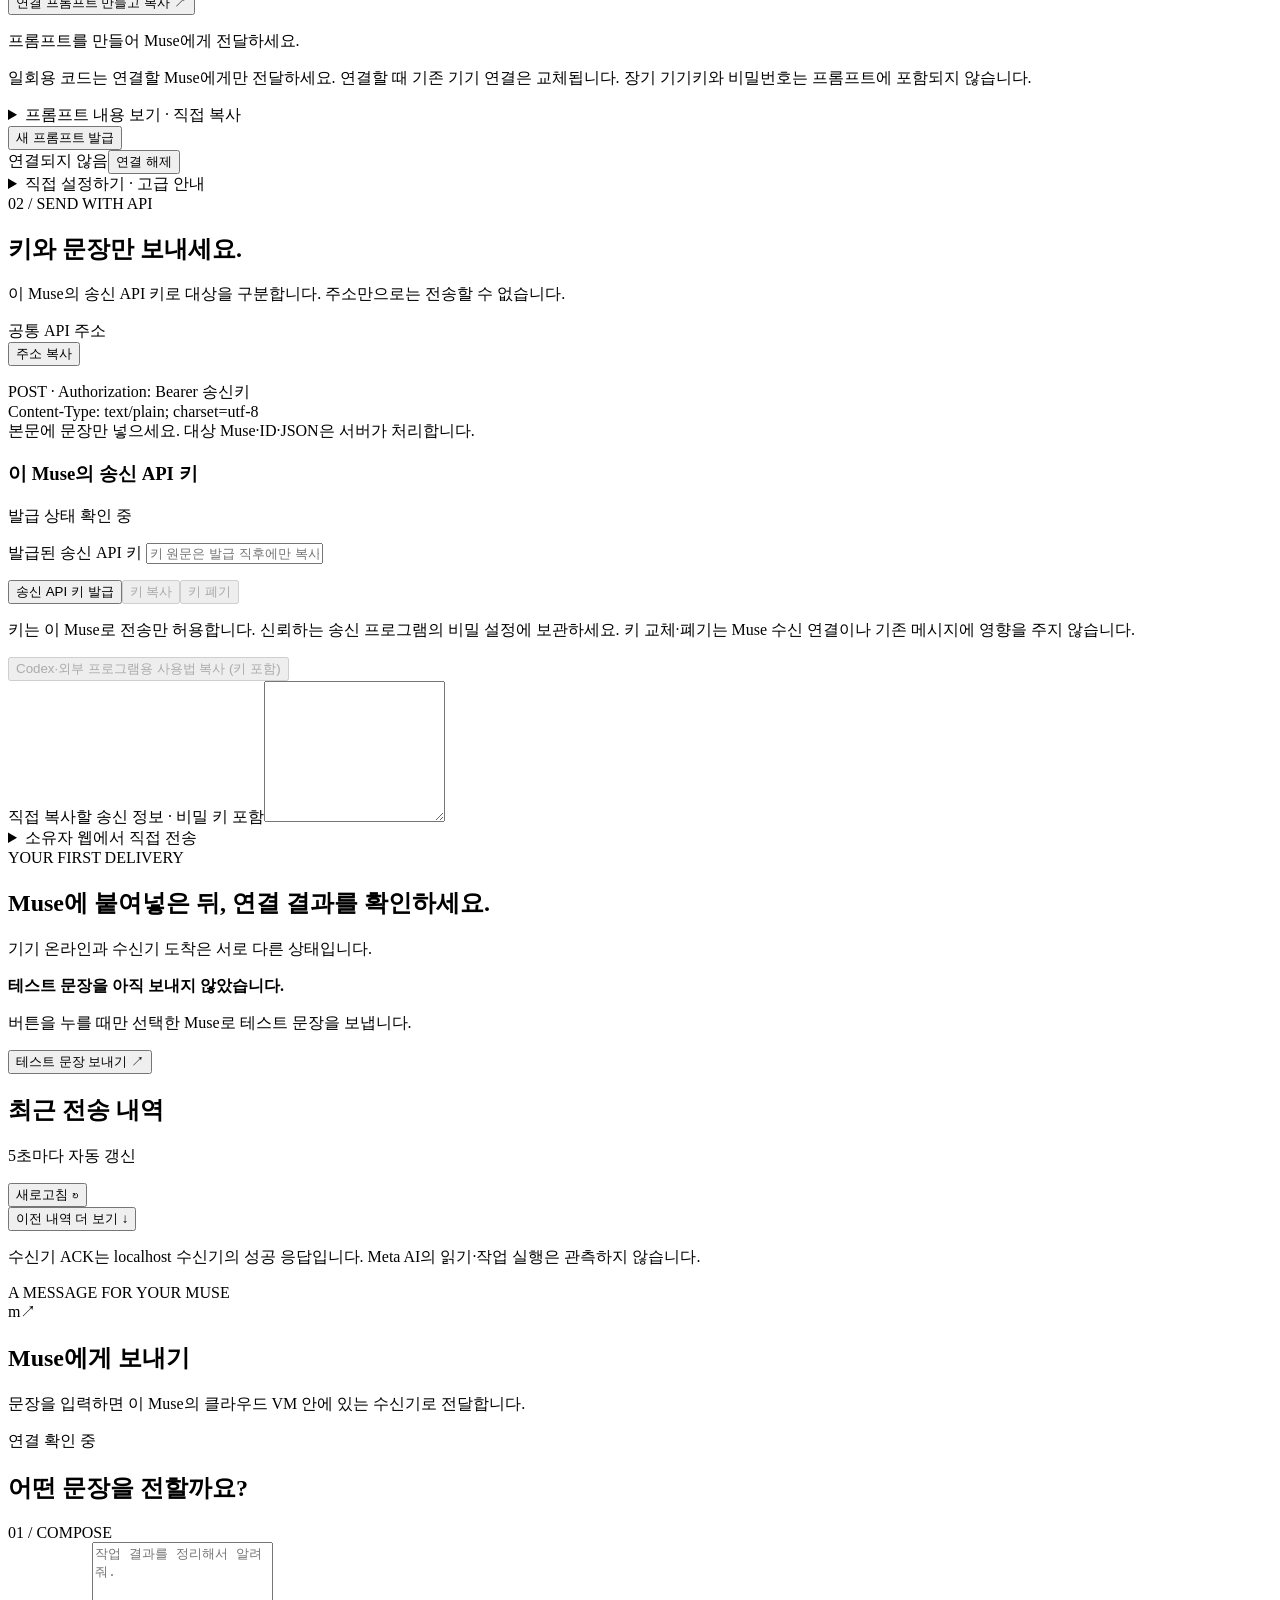
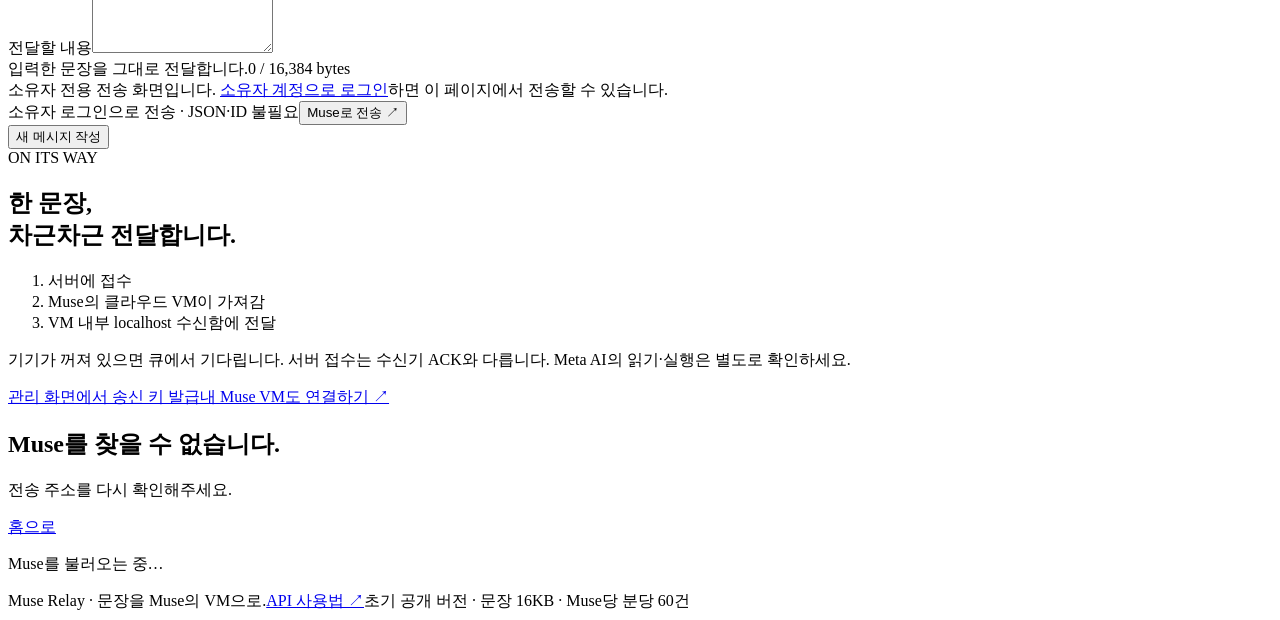
==== commit bfa8ad95: "Replace public Muse sending with scoped sender API keys" ====
--- a/static/muse.html
+++ b/static/muse.html
@@ -25,7 +25,7 @@
 <div class="hero">
 <div><span class="eyebrow">YOUR WORDS. A CLEAR WAY THROUGH.</span>
 <h1>Muse의 클라우드 VM에,<br>어디서든 한 문장.</h1>
-<p class="hero-copy">외부 웹에서, Codex에서, 내 프로그램에서.<br>보낸 문장을 모아 Muse의 클라우드 VM으로 전달하세요.</p>
+<p class="hero-copy">외부 프로그램에서, Codex에서, 내 서비스에서.<br>보낸 문장을 모아 Muse의 클라우드 VM으로 전달하세요.</p>
 <div class="hero-actions"><a href="#signup" class="primary">내 Muse 연결하기 ↗</a><a href="#how-it-works" class="text-link">어떻게 연결되나요? ↓</a>
 </div>
 <p class="hero-foot">여기서 Muse는 Meta AI를 뜻합니다.<br>연결 프롬프트를 복사해 Muse에게 붙여넣으세요.</p>
@@ -57,7 +57,7 @@
 <div class="use-list">
 <article><span>01 / 브라우저</span>
 <h3>떠오른 생각을 전송 페이지에</h3>
-<p>Muse별 주소를 열고 문장만 입력하세요. 공개 수신을 켜면 보내는 사람의 로그인은 필요 없습니다.</p>
+<p>소유자 계정으로 로그인해 웹에서 문장을 보내세요. 외부 프로그램은 Muse별 송신 API 키로 연결합니다.</p>
 </article>
 <article><span>02 / Codex</span>
 <h3>다른 작업에서 나온 맥락도</h3>
@@ -74,7 +74,7 @@
 <div class="steps-grid">
 <article><b>01</b>
 <h3>계정과 Muse 만들기</h3>
-<p>이름을 정하고 전용 웹·API 주소를 받으세요. 공개 수신 여부도 직접 선택합니다.</p>
+<p>이름을 정하고 Muse별 송신 API 키를 발급하세요. 공통 API가 키로 대상 Muse를 찾습니다.</p>
 </article>
 <article><b>02</b>
 <h3>프롬프트를 Muse에게 전달하기</h3>
@@ -101,8 +101,8 @@
 <p>Muse와 대화할 수 있으면 시작할 수 있습니다. 프롬프트가 Muse에게 터미널·Python 3.10 이상·네트워크·수신함을 확인하도록 요청합니다. 필요한 도구를 사용할 수 없는 환경이면 Muse가 제약을 알려주도록 안내합니다.</p>
 </details>
 <details>
-<summary>공개 주소를 아는 사람은 누구나 보낼 수 있나요?</summary>
-<p>공개 수신을 켠 경우 그렇습니다. 원하지 않으면 관리 화면에서 끄세요. 전송 내역은 로그인한 소유자만 볼 수 있습니다.</p>
+<summary>어떤 Muse에게 보내는지 어떻게 구분하나요?</summary>
+<p>Muse마다 다른 송신 API 키를 발급합니다. 공통 API에 키와 문장을 보내면 그 키에 연결된 Muse로 전달됩니다. 주소만으로는 보낼 수 없습니다. 송신 키로는 내역 조회나 기기 관리를 할 수 없으며, 소유자가 키를 교체하거나 폐기할 수 있습니다.</p>
 </details>
 <details>
 <summary>VM이 재시작해도 다시 연결되나요?</summary>
@@ -128,7 +128,7 @@
 <ol>
 <li><b>01</b>
 <div><strong>Muse 등록</strong>
-<p>이름을 정하고 전용 주소를 만듭니다.</p>
+<p>이름을 정하고 송신 키를 발급합니다.</p>
 </div>
 </li>
 <li><b>02</b>
@@ -138,7 +138,7 @@
 </li>
 <li><b>03</b>
 <div><strong>문장 보내기</strong>
-<p>공개 주소에 키 없이 문장을 보내면 됩니다.</p>
+<p>송신 API 키와 문장만 보내세요. 서버가 대상 Muse를 찾습니다.</p>
 </div>
 </li>
 </ol>
@@ -159,7 +159,7 @@
 <h2>새 Muse 등록</h2>
 <p class="small">연결할 Muse의 클라우드 VM 이름을 정하세요.</p>
 </div>
-<form id="create-form"><label class="sr-only" for="muse-name">Muse 이름</label><input id="muse-name" maxlength="60" placeholder="예: 작업실 Muse" required><label class="check"><input id="new-public" type="checkbox" checked> 누구나 키 없이 전송 허용</label><button class="primary">Muse 만들기 +</button>
+<form id="create-form"><label class="sr-only" for="muse-name">Muse 이름</label><input id="muse-name" maxlength="60" placeholder="예: 작업실 Muse" required><button class="primary">Muse 만들기 +</button>
 </form>
 </section>
 <div id="muse-cards" class="muse-cards">
@@ -167,7 +167,7 @@
 <div id="empty-muses" class="empty hidden">
 <div class="empty-mark">m↗</div>
 <h2>첫 Muse를 기다리고 있어요.</h2>
-<p>위에서 이름을 정하면 전용 전송 주소가 만들어집니다.</p>
+<p>위에서 Muse를 등록하고 연결 프롬프트와 송신 API 키를 준비하세요.</p>
 </div>
 <section id="manage" class="hidden">
 
@@ -175,7 +175,7 @@
 <div><span class="eyebrow">MUSE DETAILS</span>
 <h2 id="manage-name">
 </h2>
-</div><a id="open-public" class="secondary" target="_blank" rel="noopener">전송 페이지 열기 ↗</a>
+</div><a id="open-public" class="secondary" target="_blank" rel="noopener">소유자 전송 화면 ↗</a>
 </div>
 <div class="manage-grid">
 <div class="panel connect-box">
@@ -215,18 +215,24 @@
 </details>
 </div>
 <div class="panel share-box">
-<div class="step-number">02 / SHARE</div>
-<h2>문장이 도착할 주소</h2>
-<p class="small">공개 수신을 켜면 누구나 키 없이 문장만 보낼 수 있습니다.</p><label>웹 전송 페이지</label>
-<div class="code-row"><code id="web-url"></code><button id="copy-web" class="quiet">복사</button>
-</div><label>외부 프로그램용 API</label>
-<div class="code-row"><code id="api-url"></code><button id="copy-api" class="quiet">복사</button>
-</div>
-<p class="help">POST · Content-Type: text/plain; charset=utf-8<br>본문에 문장만 넣으세요. ID와 JSON은 자동 처리합니다.</p><button id="copy-instructions" class="secondary wide">Codex·외부 프로그램용 사용법 복사</button>
+<div class="step-number">02 / SEND WITH API</div>
+<h2>키와 문장만 보내세요.</h2>
+<p class="small">이 Muse의 송신 API 키로 대상을 구분합니다. 주소만으로는 전송할 수 없습니다.</p>
+<label>공통 API 주소</label>
+<div class="code-row"><code id="api-url"></code><button id="copy-api" class="quiet">주소 복사</button></div>
+<p class="help">POST · Authorization: Bearer 송신키<br>Content-Type: text/plain; charset=utf-8<br>본문에 문장만 넣으세요. 대상 Muse·ID·JSON은 서버가 처리합니다.</p>
 <div class="settings">
-<h3>공개 수신 설정</h3><label class="check"><input id="public-setting" type="checkbox"> 누구나 이 주소로 전송 허용</label>
-<p class="help">끄면 로그인한 소유자만 웹에서 보낼 수 있습니다. 내역 조회는 항상 소유자에게만 허용됩니다.</p><button id="save-settings" class="secondary">설정 저장</button>
-</div>
+<h3>이 Muse의 송신 API 키</h3>
+<p id="sender-key-status" class="small" role="status">발급 상태 확인 중</p>
+<label class="sr-only" for="sender-key">발급된 송신 API 키</label>
+<input id="sender-key" type="password" readonly autocomplete="off" placeholder="키 원문은 발급 직후에만 복사할 수 있습니다.">
+<p id="sender-key-help" class="help"></p>
+<div class="hero-actions"><button id="issue-sender-key" class="primary" type="button">송신 API 키 발급</button><button id="copy-sender-key" class="secondary" type="button" disabled>키 복사</button><button id="revoke-sender-key" class="quiet danger" type="button" disabled>키 폐기</button></div>
+<p class="help">키는 이 Muse로 전송만 허용합니다. 신뢰하는 송신 프로그램의 비밀 설정에 보관하세요. 키 교체·폐기는 Muse 수신 연결이나 기존 메시지에 영향을 주지 않습니다.</p>
+<button id="copy-instructions" class="secondary wide" type="button" disabled>Codex·외부 프로그램용 사용법 복사 (키 포함)</button>
+<div id="sender-fallback-box" class="hidden"><label for="sender-fallback">직접 복사할 송신 정보 · 비밀 키 포함</label><textarea id="sender-fallback" readonly rows="9" spellcheck="false"></textarea></div>
+</div>
+<details class="connection-detail"><summary>소유자 웹에서 직접 전송</summary><p class="help">로그인한 소유자만 이 Muse에 문장을 보낼 수 있습니다.</p><div class="code-row"><code id="web-url"></code><button id="copy-web" class="quiet">주소 복사</button></div></details>
 </div>
 </div>
 <section class="onboarding" aria-labelledby="onboarding-title">
@@ -272,8 +278,8 @@
 <form id="send-form"><label for="message">전달할 내용</label><textarea id="message" placeholder="작업 결과를 정리해서 알려줘." rows="7" required></textarea>
 <div class="field-meta"><span>입력한 문장을 그대로 전달합니다.</span><span id="byte-count">0 / 16,384 bytes</span>
 </div>
-<div id="private-notice" class="help hidden">공개 수신이 꺼져 있습니다. <a class="text-link" href="/#login">소유자 계정으로 로그인</a>하면 이 페이지에서 전송할 수 있습니다.</div>
-<div class="send-footer"><span id="send-hint" class="small muted">인증키 · JSON · ID 없이 문장만</span><button id="send-button" class="primary">Muse로 전송 ↗</button>
+<div id="private-notice" class="help hidden">소유자 전용 전송 화면입니다. <a class="text-link" href="/#login">소유자 계정으로 로그인</a>하면 이 페이지에서 전송할 수 있습니다.</div>
+<div class="send-footer"><span id="send-hint" class="small muted">소유자 로그인으로 전송 · JSON·ID 불필요</span><button id="send-button" class="primary">Muse로 전송 ↗</button>
 </div><button id="abandon-send" type="button" class="quiet hidden">새 메시지 작성</button>
 <div id="receipt" class="receipt hidden" role="status">
 </div>
@@ -286,7 +292,7 @@
 <li>Muse의 클라우드 VM이 가져감</li>
 <li>VM 내부 localhost 수신함에 전달</li>
 </ol>
-<p class="small muted">기기가 꺼져 있으면 큐에서 기다립니다. 서버 접수는 수신기 ACK와 다릅니다. Meta AI의 읽기·실행은 별도로 확인하세요.</p><button id="public-copy-api" class="secondary wide">API 사용법 복사</button><a class="text-link small" href="/">내 Muse VM도 연결하기 ↗</a>
+<p class="small muted">기기가 꺼져 있으면 큐에서 기다립니다. 서버 접수는 수신기 ACK와 다릅니다. Meta AI의 읽기·실행은 별도로 확인하세요.</p><a class="secondary wide" href="/">관리 화면에서 송신 키 발급</a><a class="text-link small" href="/">내 Muse VM도 연결하기 ↗</a>
 </aside>
 </div>
 </section>
@@ -298,7 +304,7 @@
 <p>Muse를 불러오는 중…</p>
 </div>
 </main>
-<footer class="site-footer"><span>Muse Relay · 문장을 Muse의 VM으로.</span><a href="https://vm-https-check-production.up.railway.app/legacy">기존 VM 전송 ↗</a><span>초기 공개 버전 · 문장 16KB · Muse당 분당 60건</span>
+<footer class="site-footer"><span>Muse Relay · 문장을 Muse의 VM으로.</span><a href="/api-docs">API 사용법 ↗</a><span>초기 공개 버전 · 문장 16KB · Muse당 분당 60건</span>
 </footer>
 <dialog id="message-dialog">
 <div class="panel-heading">
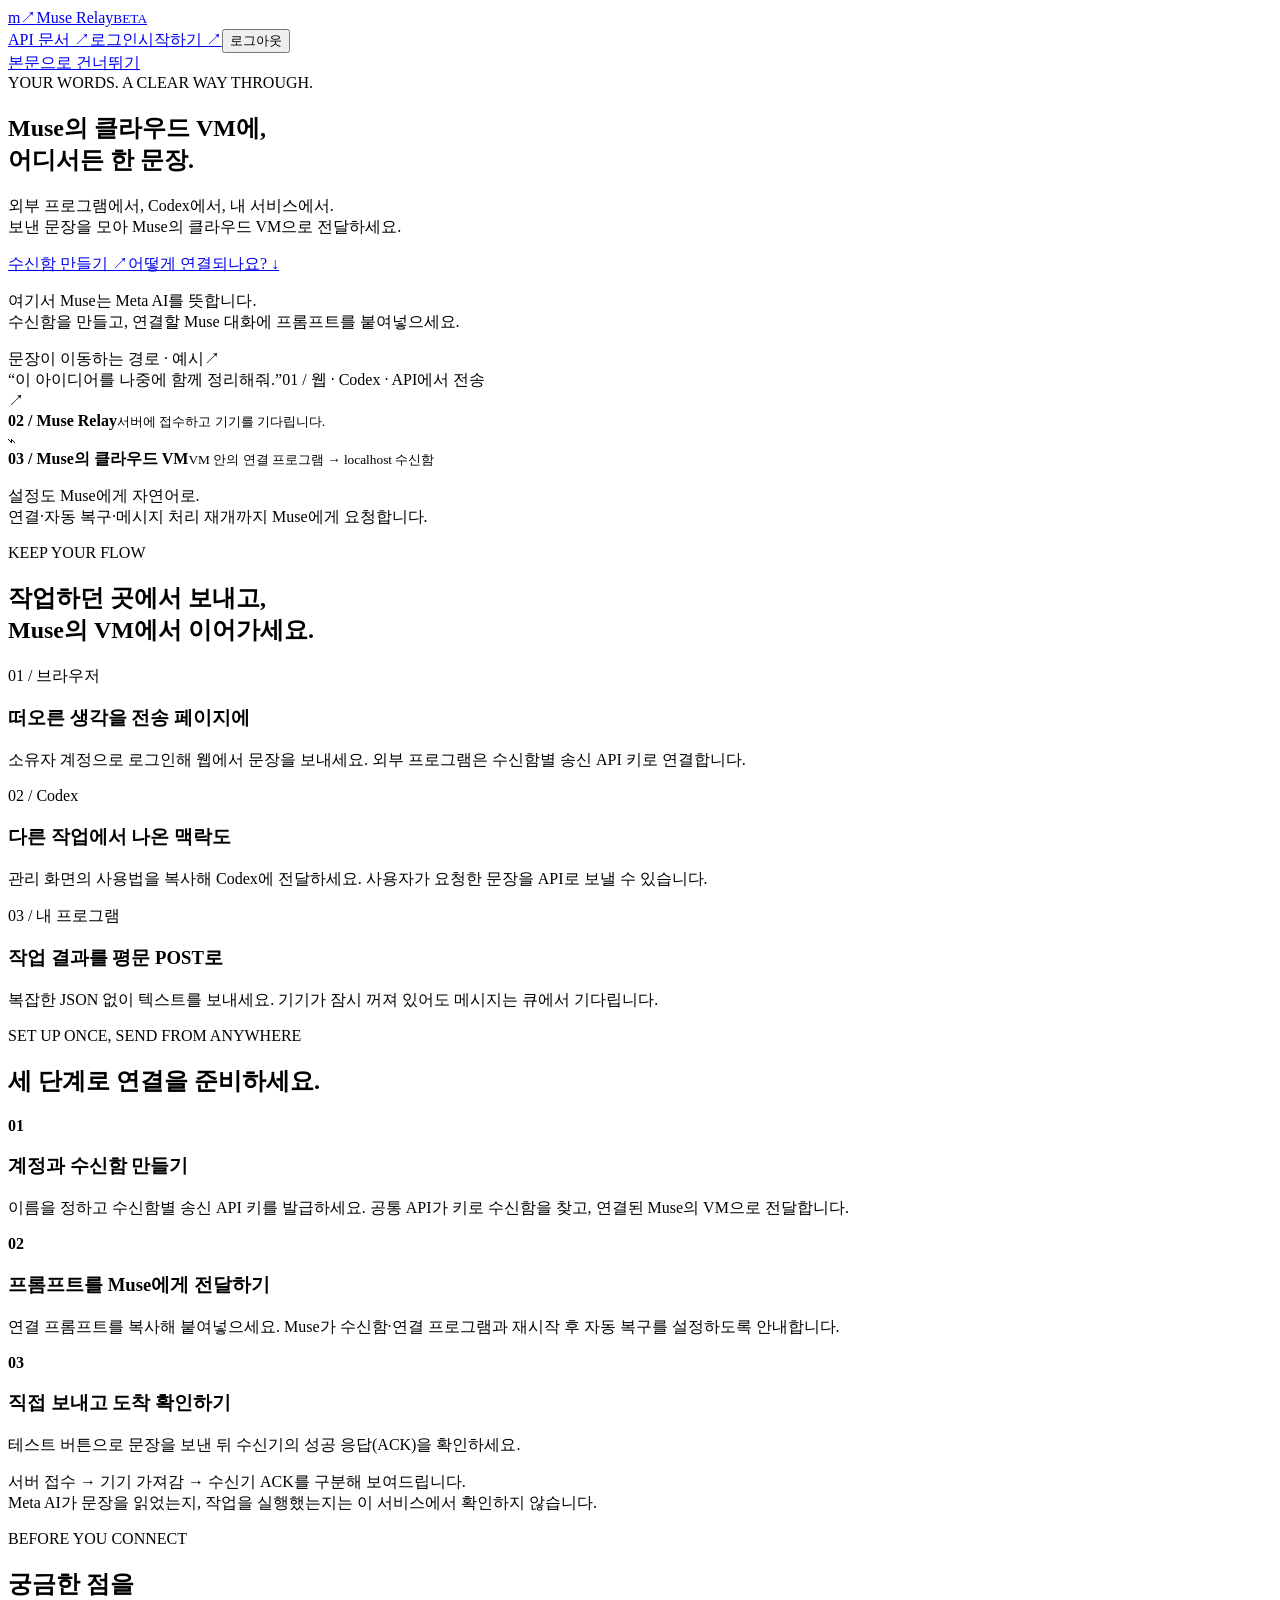
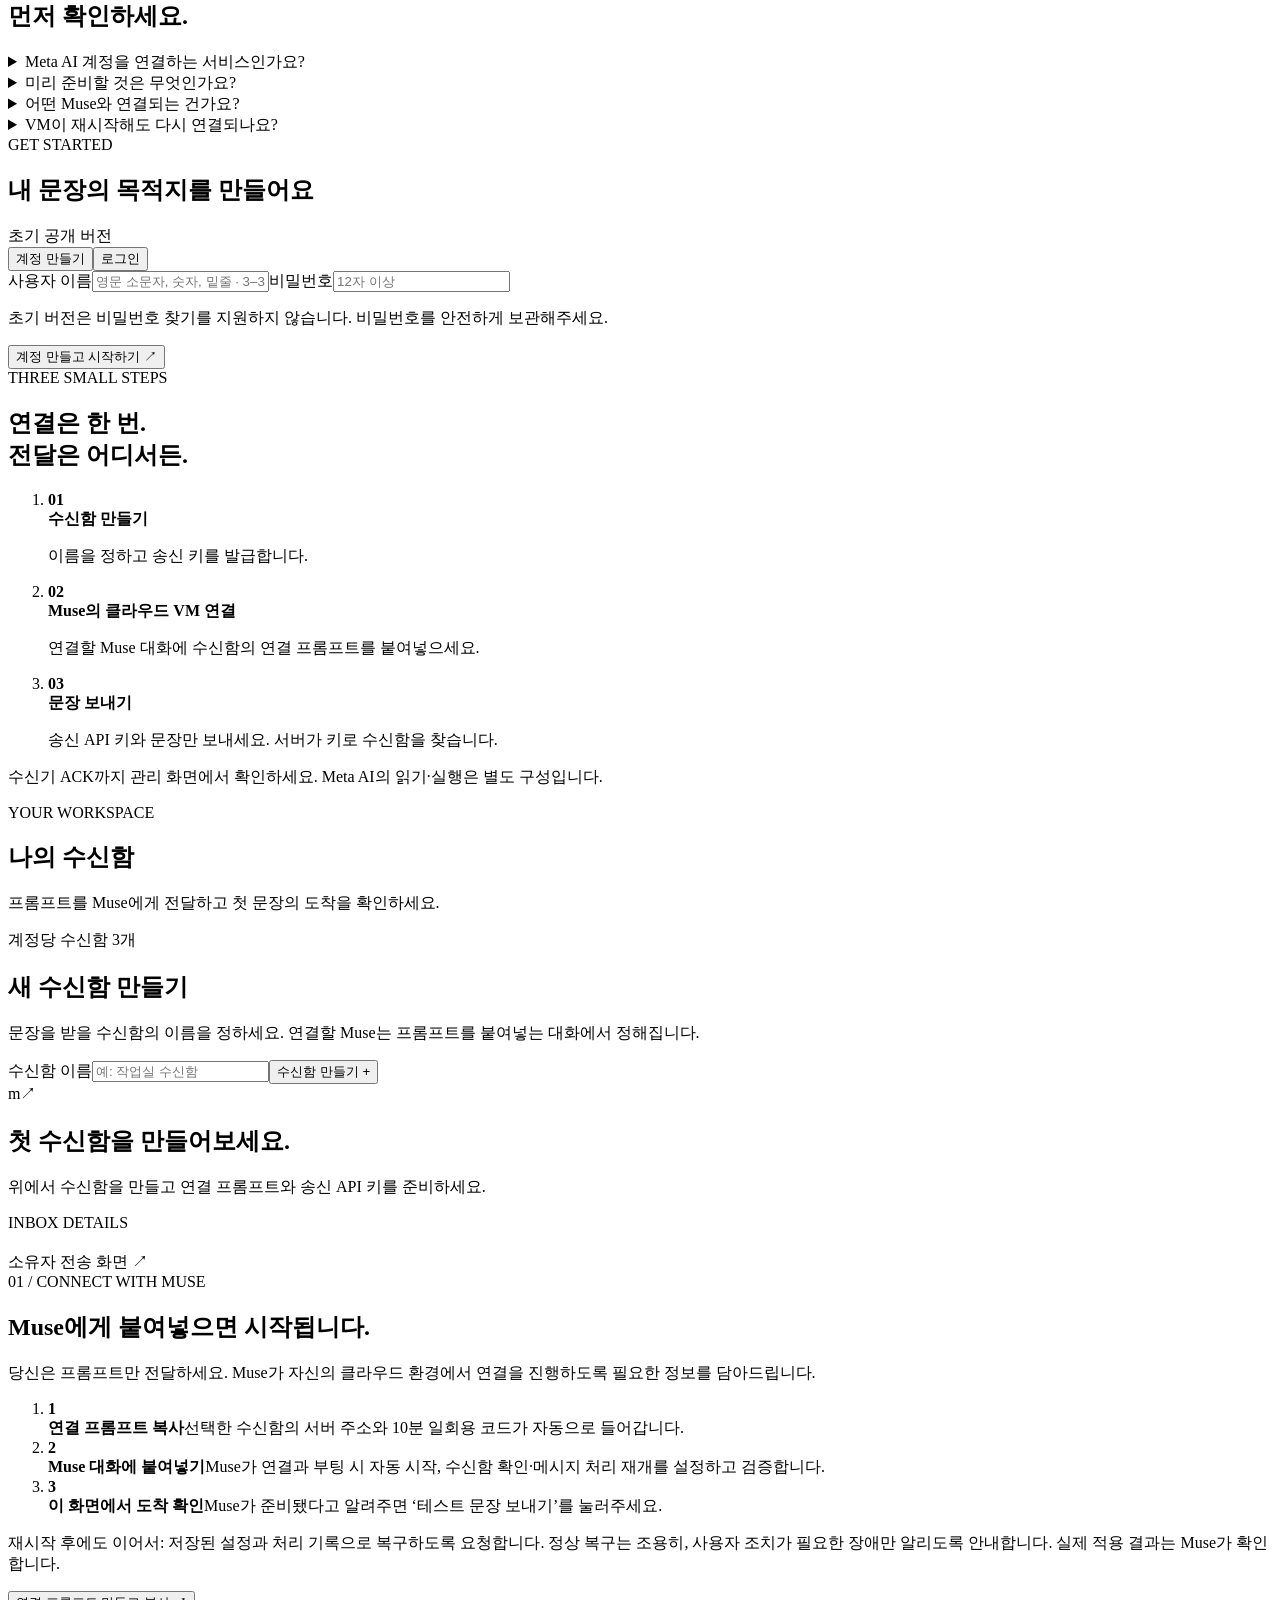
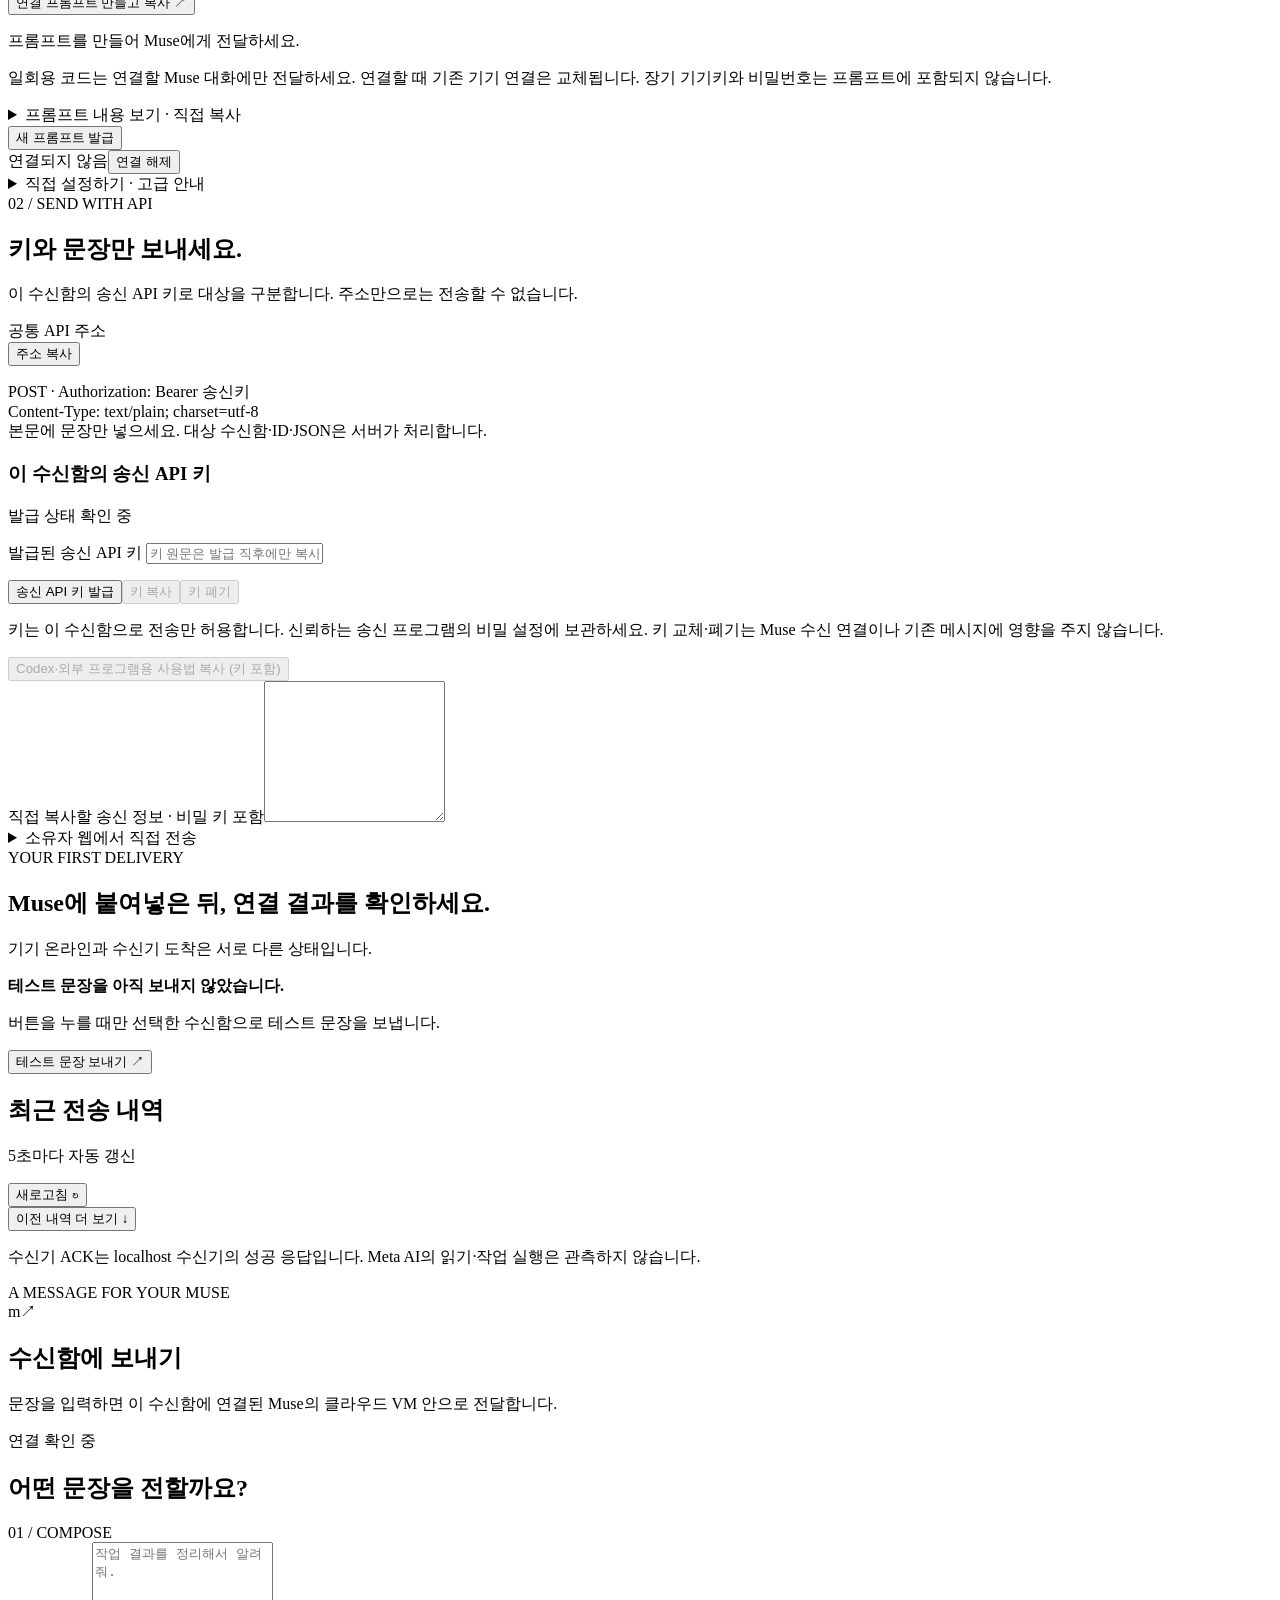
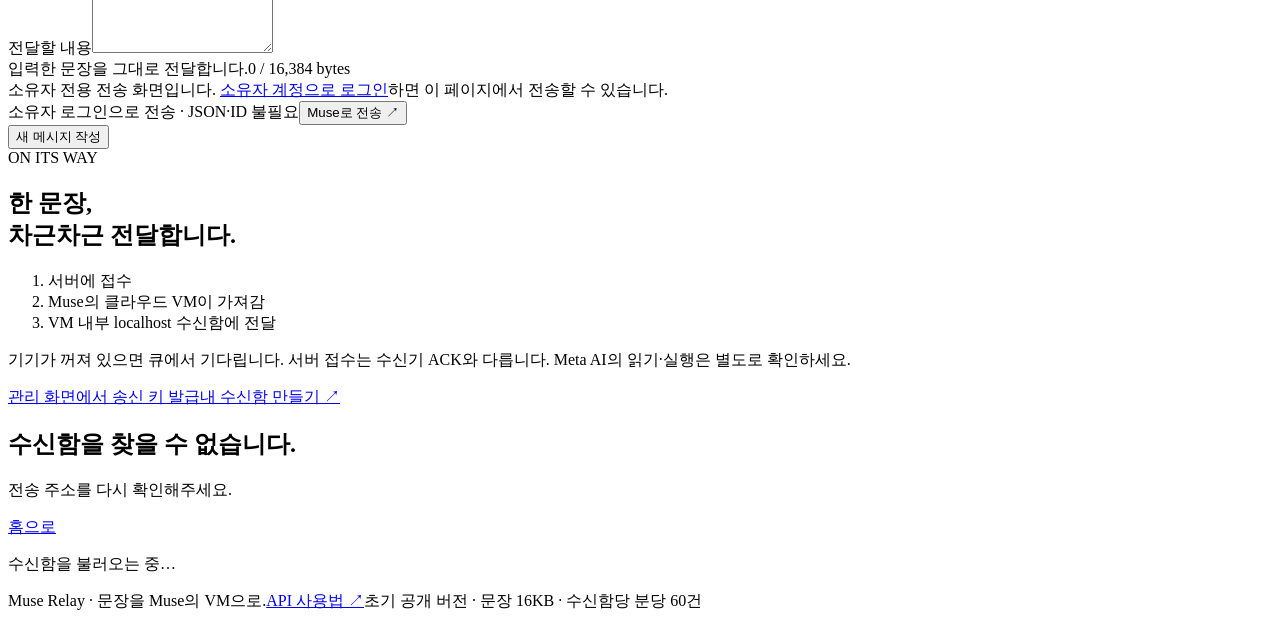
==== commit b8e1be7c: "Clarify inbox setup and linking the chosen Muse by prompt" ====
--- a/static/muse.html
+++ b/static/muse.html
@@ -26,9 +26,9 @@
 <div><span class="eyebrow">YOUR WORDS. A CLEAR WAY THROUGH.</span>
 <h1>Muse의 클라우드 VM에,<br>어디서든 한 문장.</h1>
 <p class="hero-copy">외부 프로그램에서, Codex에서, 내 서비스에서.<br>보낸 문장을 모아 Muse의 클라우드 VM으로 전달하세요.</p>
-<div class="hero-actions"><a href="#signup" class="primary">내 Muse 연결하기 ↗</a><a href="#how-it-works" class="text-link">어떻게 연결되나요? ↓</a>
-</div>
-<p class="hero-foot">여기서 Muse는 Meta AI를 뜻합니다.<br>연결 프롬프트를 복사해 Muse에게 붙여넣으세요.</p>
+<div class="hero-actions"><a href="#signup" class="primary">수신함 만들기 ↗</a><a href="#how-it-works" class="text-link">어떻게 연결되나요? ↓</a>
+</div>
+<p class="hero-foot">여기서 Muse는 Meta AI를 뜻합니다.<br>수신함을 만들고, 연결할 Muse 대화에 프롬프트를 붙여넣으세요.</p>
 </div>
 <div class="route-illustration">
 <div class="route-top"><span>문장이 이동하는 경로 · 예시</span><span>↗</span>
@@ -57,7 +57,7 @@
 <div class="use-list">
 <article><span>01 / 브라우저</span>
 <h3>떠오른 생각을 전송 페이지에</h3>
-<p>소유자 계정으로 로그인해 웹에서 문장을 보내세요. 외부 프로그램은 Muse별 송신 API 키로 연결합니다.</p>
+<p>소유자 계정으로 로그인해 웹에서 문장을 보내세요. 외부 프로그램은 수신함별 송신 API 키로 연결합니다.</p>
 </article>
 <article><span>02 / Codex</span>
 <h3>다른 작업에서 나온 맥락도</h3>
@@ -73,8 +73,8 @@
 <h2>세 단계로 연결을 준비하세요.</h2>
 <div class="steps-grid">
 <article><b>01</b>
-<h3>계정과 Muse 만들기</h3>
-<p>이름을 정하고 Muse별 송신 API 키를 발급하세요. 공통 API가 키로 대상 Muse를 찾습니다.</p>
+<h3>계정과 수신함 만들기</h3>
+<p>이름을 정하고 수신함별 송신 API 키를 발급하세요. 공통 API가 키로 수신함을 찾고, 연결된 Muse의 VM으로 전달합니다.</p>
 </article>
 <article><b>02</b>
 <h3>프롬프트를 Muse에게 전달하기</h3>
@@ -94,19 +94,19 @@
 <div>
 <details>
 <summary>Meta AI 계정을 연결하는 서비스인가요?</summary>
-<p>Muse는 클라우드 환경에서 작업하는 AI 인터페이스입니다. 당신은 연결 프롬프트를 Muse에게 전달하고, Muse는 자신의 환경을 확인해 수신함과 연결 프로그램을 준비합니다. Relay는 문장을 그 수신함으로 전달합니다. 실제 Muse의 읽기·작업 결과는 Muse에게 확인하세요.</p>
+<p>여기서는 문장을 보관할 수신함을 만듭니다. 그 수신함의 연결 프롬프트를 원하는 Muse 대화에 붙여넣으면, 그 Muse가 자신의 클라우드 VM을 연결합니다. Meta AI 계정을 검색하거나 웹에서 원격 Muse를 고르는 과정은 없습니다. 실제 Muse의 읽기·작업 결과는 Muse에게 확인하세요.</p>
 </details>
 <details>
 <summary>미리 준비할 것은 무엇인가요?</summary>
 <p>Muse와 대화할 수 있으면 시작할 수 있습니다. 프롬프트가 Muse에게 터미널·Python 3.10 이상·네트워크·수신함을 확인하도록 요청합니다. 필요한 도구를 사용할 수 없는 환경이면 Muse가 제약을 알려주도록 안내합니다.</p>
 </details>
 <details>
-<summary>어떤 Muse에게 보내는지 어떻게 구분하나요?</summary>
-<p>Muse마다 다른 송신 API 키를 발급합니다. 공통 API에 키와 문장을 보내면 그 키에 연결된 Muse로 전달됩니다. 주소만으로는 보낼 수 없습니다. 송신 키로는 내역 조회나 기기 관리를 할 수 없으며, 소유자가 키를 교체하거나 폐기할 수 있습니다.</p>
+<summary>어떤 Muse와 연결되는 건가요?</summary>
+<p>연결 프롬프트를 붙여넣은 대화의 Muse가 이 수신함과 연결됩니다. 수신함마다 송신 API 키를 발급하며, 공통 API에 키와 문장을 보내면 해당 수신함을 거쳐 연결된 Muse의 VM으로 전달됩니다. 주소만으로는 보낼 수 없습니다. 송신 키로는 내역 조회나 기기 관리를 할 수 없으며, 소유자가 키를 교체하거나 폐기할 수 있습니다.</p>
 </details>
 <details>
 <summary>VM이 재시작해도 다시 연결되나요?</summary>
-<p>쉬는 동안 문장은 서버 대기열에 남습니다. 연결 프롬프트는 Muse에게 영구 저장 경로와 부팅 시 자동 시작을 설정하고, 수신기·중계기·메시지 처리를 재개하도록 요청합니다. 정상 재시작과 복구는 로그에만 남기고, 사용자 조치가 필요한 장애만 알리도록 안내합니다. 실제 자동 시작 지원과 복구 검증 결과는 Muse가 확인해야 합니다. 수신기 ACK는 Muse의 작업 완료와 별도입니다. 문장 16KiB, Muse당 분당 60건·대기 1,000개까지 지원합니다.</p>
+<p>쉬는 동안 문장은 서버 대기열에 남습니다. 연결 프롬프트는 Muse에게 영구 저장 경로와 부팅 시 자동 시작을 설정하고, 수신기·중계기·메시지 처리를 재개하도록 요청합니다. 정상 재시작과 복구는 로그에만 남기고, 사용자 조치가 필요한 장애만 알리도록 안내합니다. 실제 자동 시작 지원과 복구 검증 결과는 Muse가 확인해야 합니다. 수신기 ACK는 Muse의 작업 완료와 별도입니다. 문장 16KiB, 수신함당 분당 60건·대기 1,000개까지 지원합니다.</p>
 </details>
 </div>
 </section>
@@ -127,18 +127,18 @@
 <h2>연결은 한 번.<br>전달은 어디서든.</h2>
 <ol>
 <li><b>01</b>
-<div><strong>Muse 등록</strong>
+<div><strong>수신함 만들기</strong>
 <p>이름을 정하고 송신 키를 발급합니다.</p>
 </div>
 </li>
 <li><b>02</b>
 <div><strong>Muse의 클라우드 VM 연결</strong>
-<p>Muse VM 안의 연결 프로그램에 일회용 코드를 입력하세요.</p>
+<p>연결할 Muse 대화에 수신함의 연결 프롬프트를 붙여넣으세요.</p>
 </div>
 </li>
 <li><b>03</b>
 <div><strong>문장 보내기</strong>
-<p>송신 API 키와 문장만 보내세요. 서버가 대상 Muse를 찾습니다.</p>
+<p>송신 API 키와 문장만 보내세요. 서버가 키로 수신함을 찾습니다.</p>
 </div>
 </li>
 </ol>
@@ -150,29 +150,29 @@
 <div class="page-title">
 <div>
 <div class="eyebrow" id="account-label">YOUR WORKSPACE</div>
-<h1>나의 Muse</h1>
+<h1>나의 수신함</h1>
 <p>프롬프트를 Muse에게 전달하고 첫 문장의 도착을 확인하세요.</p>
-</div><span class="pill">계정당 Muse 3개</span>
+</div><span class="pill">계정당 수신함 3개</span>
 </div>
 <section class="panel new-muse">
 <div>
-<h2>새 Muse 등록</h2>
-<p class="small">연결할 Muse의 클라우드 VM 이름을 정하세요.</p>
-</div>
-<form id="create-form"><label class="sr-only" for="muse-name">Muse 이름</label><input id="muse-name" maxlength="60" placeholder="예: 작업실 Muse" required><button class="primary">Muse 만들기 +</button>
+<h2>새 수신함 만들기</h2>
+<p class="small">문장을 받을 수신함의 이름을 정하세요. 연결할 Muse는 프롬프트를 붙여넣는 대화에서 정해집니다.</p>
+</div>
+<form id="create-form"><label class="sr-only" for="muse-name">수신함 이름</label><input id="muse-name" maxlength="60" placeholder="예: 작업실 수신함" required><button class="primary">수신함 만들기 +</button>
 </form>
 </section>
 <div id="muse-cards" class="muse-cards">
 </div>
 <div id="empty-muses" class="empty hidden">
 <div class="empty-mark">m↗</div>
-<h2>첫 Muse를 기다리고 있어요.</h2>
-<p>위에서 Muse를 등록하고 연결 프롬프트와 송신 API 키를 준비하세요.</p>
+<h2>첫 수신함을 만들어보세요.</h2>
+<p>위에서 수신함을 만들고 연결 프롬프트와 송신 API 키를 준비하세요.</p>
 </div>
 <section id="manage" class="hidden">
 
 <div class="section-title">
-<div><span class="eyebrow">MUSE DETAILS</span>
+<div><span class="eyebrow">INBOX DETAILS</span>
 <h2 id="manage-name">
 </h2>
 </div><a id="open-public" class="secondary" target="_blank" rel="noopener">소유자 전송 화면 ↗</a>
@@ -183,14 +183,14 @@
 <h2>Muse에게 붙여넣으면 시작됩니다.</h2>
 <p>당신은 프롬프트만 전달하세요. Muse가 자신의 클라우드 환경에서 연결을 진행하도록 필요한 정보를 담아드립니다.</p>
 <ol class="prompt-steps">
-<li><b>1</b><div><strong>연결 프롬프트 복사</strong><span>선택한 Muse의 서버 주소와 10분 일회용 코드가 자동으로 들어갑니다.</span></div></li>
+<li><b>1</b><div><strong>연결 프롬프트 복사</strong><span>선택한 수신함의 서버 주소와 10분 일회용 코드가 자동으로 들어갑니다.</span></div></li>
 <li><b>2</b><div><strong>Muse 대화에 붙여넣기</strong><span>Muse가 연결과 부팅 시 자동 시작, 수신함 확인·메시지 처리 재개를 설정하고 검증합니다.</span></div></li>
 <li><b>3</b><div><strong>이 화면에서 도착 확인</strong><span>Muse가 준비됐다고 알려주면 ‘테스트 문장 보내기’를 눌러주세요.</span></div></li>
 </ol>
 <p class="help">재시작 후에도 이어서: 저장된 설정과 처리 기록으로 복구하도록 요청합니다. 정상 복구는 조용히, 사용자 조치가 필요한 장애만 알리도록 안내합니다. 실제 적용 결과는 Muse가 확인합니다.</p>
 <button id="copy-muse-prompt" class="primary wide" type="button">연결 프롬프트 만들고 복사 ↗</button>
 <p id="setup-status" class="setup-status" role="status" aria-live="polite">프롬프트를 만들어 Muse에게 전달하세요.</p>
-<p class="help">일회용 코드는 연결할 Muse에게만 전달하세요. 연결할 때 기존 기기 연결은 교체됩니다. 장기 기기키와 비밀번호는 프롬프트에 포함되지 않습니다.</p>
+<p class="help">일회용 코드는 연결할 Muse 대화에만 전달하세요. 연결할 때 기존 기기 연결은 교체됩니다. 장기 기기키와 비밀번호는 프롬프트에 포함되지 않습니다.</p>
 <div id="setup-ready" class="hidden">
 <details id="setup-preview" class="connection-detail"><summary>프롬프트 내용 보기 · 직접 복사</summary>
 <label for="setup-prompt">Muse에게 전달할 전체 프롬프트</label>
@@ -217,22 +217,22 @@
 <div class="panel share-box">
 <div class="step-number">02 / SEND WITH API</div>
 <h2>키와 문장만 보내세요.</h2>
-<p class="small">이 Muse의 송신 API 키로 대상을 구분합니다. 주소만으로는 전송할 수 없습니다.</p>
+<p class="small">이 수신함의 송신 API 키로 대상을 구분합니다. 주소만으로는 전송할 수 없습니다.</p>
 <label>공통 API 주소</label>
 <div class="code-row"><code id="api-url"></code><button id="copy-api" class="quiet">주소 복사</button></div>
-<p class="help">POST · Authorization: Bearer 송신키<br>Content-Type: text/plain; charset=utf-8<br>본문에 문장만 넣으세요. 대상 Muse·ID·JSON은 서버가 처리합니다.</p>
+<p class="help">POST · Authorization: Bearer 송신키<br>Content-Type: text/plain; charset=utf-8<br>본문에 문장만 넣으세요. 대상 수신함·ID·JSON은 서버가 처리합니다.</p>
 <div class="settings">
-<h3>이 Muse의 송신 API 키</h3>
+<h3>이 수신함의 송신 API 키</h3>
 <p id="sender-key-status" class="small" role="status">발급 상태 확인 중</p>
 <label class="sr-only" for="sender-key">발급된 송신 API 키</label>
 <input id="sender-key" type="password" readonly autocomplete="off" placeholder="키 원문은 발급 직후에만 복사할 수 있습니다.">
 <p id="sender-key-help" class="help"></p>
 <div class="hero-actions"><button id="issue-sender-key" class="primary" type="button">송신 API 키 발급</button><button id="copy-sender-key" class="secondary" type="button" disabled>키 복사</button><button id="revoke-sender-key" class="quiet danger" type="button" disabled>키 폐기</button></div>
-<p class="help">키는 이 Muse로 전송만 허용합니다. 신뢰하는 송신 프로그램의 비밀 설정에 보관하세요. 키 교체·폐기는 Muse 수신 연결이나 기존 메시지에 영향을 주지 않습니다.</p>
+<p class="help">키는 이 수신함으로 전송만 허용합니다. 신뢰하는 송신 프로그램의 비밀 설정에 보관하세요. 키 교체·폐기는 Muse 수신 연결이나 기존 메시지에 영향을 주지 않습니다.</p>
 <button id="copy-instructions" class="secondary wide" type="button" disabled>Codex·외부 프로그램용 사용법 복사 (키 포함)</button>
 <div id="sender-fallback-box" class="hidden"><label for="sender-fallback">직접 복사할 송신 정보 · 비밀 키 포함</label><textarea id="sender-fallback" readonly rows="9" spellcheck="false"></textarea></div>
 </div>
-<details class="connection-detail"><summary>소유자 웹에서 직접 전송</summary><p class="help">로그인한 소유자만 이 Muse에 문장을 보낼 수 있습니다.</p><div class="code-row"><code id="web-url"></code><button id="copy-web" class="quiet">주소 복사</button></div></details>
+<details class="connection-detail"><summary>소유자 웹에서 직접 전송</summary><p class="help">로그인한 소유자만 이 수신함에 문장을 보낼 수 있습니다.</p><div class="code-row"><code id="web-url"></code><button id="copy-web" class="quiet">주소 복사</button></div></details>
 </div>
 </div>
 <section class="onboarding" aria-labelledby="onboarding-title">
@@ -244,7 +244,7 @@
 </ol>
 <div class="test-line">
 <div><strong id="test-status" role="status" aria-live="polite">테스트 문장을 아직 보내지 않았습니다.</strong>
-<p id="test-detail">버튼을 누를 때만 선택한 Muse로 테스트 문장을 보냅니다.</p>
+<p id="test-detail">버튼을 누를 때만 선택한 수신함으로 테스트 문장을 보냅니다.</p>
 </div><button id="send-test" class="primary" type="button">테스트 문장 보내기 ↗</button>
 </div>
 </section>
@@ -267,8 +267,8 @@
 <div class="public-intro">
 <div class="eyebrow">A MESSAGE FOR YOUR MUSE</div>
 <div class="public-avatar">m↗</div>
-<h1 id="public-name">Muse에게 보내기</h1>
-<p id="public-description">문장을 입력하면 이 Muse의 클라우드 VM 안에 있는 수신기로 전달합니다.</p><span id="public-badge" class="pill">연결 확인 중</span>
+<h1 id="public-name">수신함에 보내기</h1>
+<p id="public-description">문장을 입력하면 이 수신함에 연결된 Muse의 클라우드 VM 안으로 전달합니다.</p><span id="public-badge" class="pill">연결 확인 중</span>
 </div>
 <div class="public-grid">
 <section class="panel send-panel">
@@ -292,19 +292,19 @@
 <li>Muse의 클라우드 VM이 가져감</li>
 <li>VM 내부 localhost 수신함에 전달</li>
 </ol>
-<p class="small muted">기기가 꺼져 있으면 큐에서 기다립니다. 서버 접수는 수신기 ACK와 다릅니다. Meta AI의 읽기·실행은 별도로 확인하세요.</p><a class="secondary wide" href="/">관리 화면에서 송신 키 발급</a><a class="text-link small" href="/">내 Muse VM도 연결하기 ↗</a>
+<p class="small muted">기기가 꺼져 있으면 큐에서 기다립니다. 서버 접수는 수신기 ACK와 다릅니다. Meta AI의 읽기·실행은 별도로 확인하세요.</p><a class="secondary wide" href="/">관리 화면에서 송신 키 발급</a><a class="text-link small" href="/">내 수신함 만들기 ↗</a>
 </aside>
 </div>
 </section>
 <section id="not-found" class="empty hidden">
-<h1>Muse를 찾을 수 없습니다.</h1>
+<h1>수신함을 찾을 수 없습니다.</h1>
 <p>전송 주소를 다시 확인해주세요.</p><a href="/" class="secondary">홈으로</a>
 </section>
 <div id="loading" class="empty">
-<p>Muse를 불러오는 중…</p>
+<p>수신함을 불러오는 중…</p>
 </div>
 </main>
-<footer class="site-footer"><span>Muse Relay · 문장을 Muse의 VM으로.</span><a href="/api-docs">API 사용법 ↗</a><span>초기 공개 버전 · 문장 16KB · Muse당 분당 60건</span>
+<footer class="site-footer"><span>Muse Relay · 문장을 Muse의 VM으로.</span><a href="/api-docs">API 사용법 ↗</a><span>초기 공개 버전 · 문장 16KB · 수신함당 분당 60건</span>
 </footer>
 <dialog id="message-dialog">
 <div class="panel-heading">
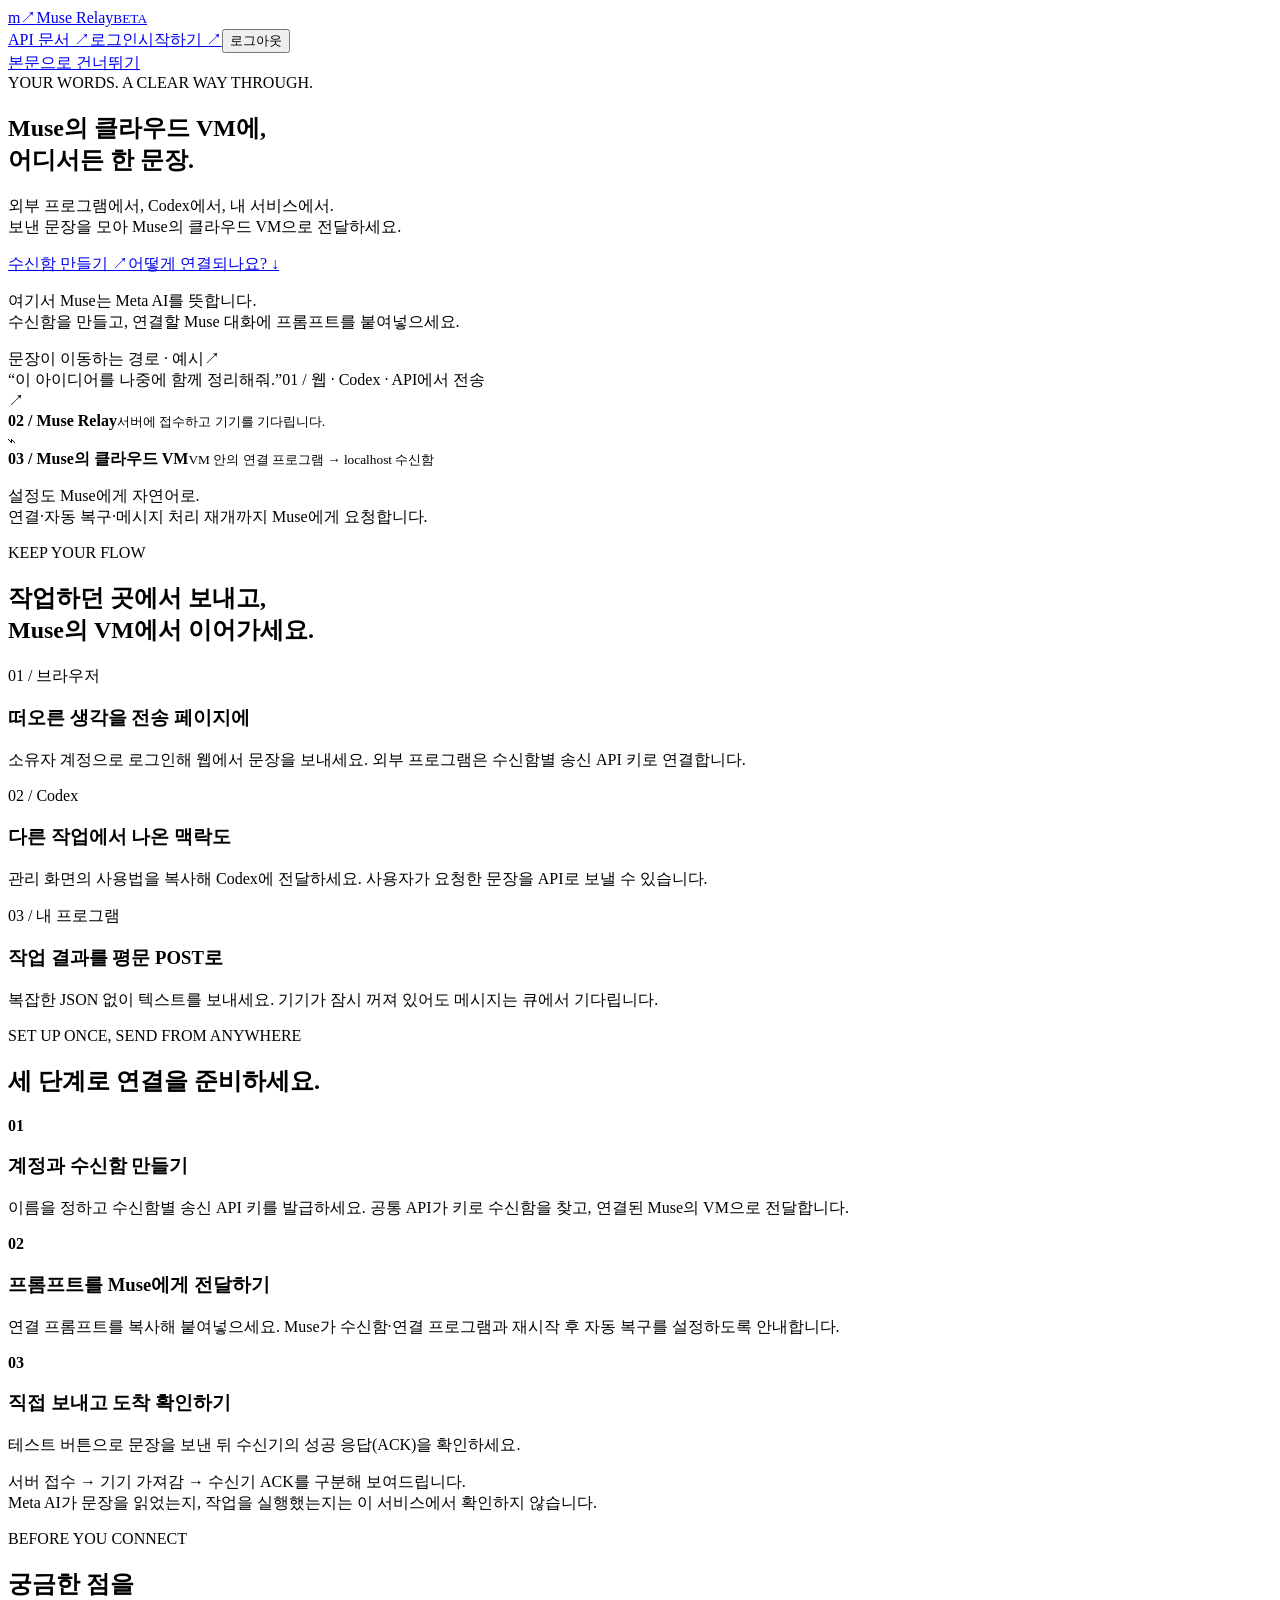
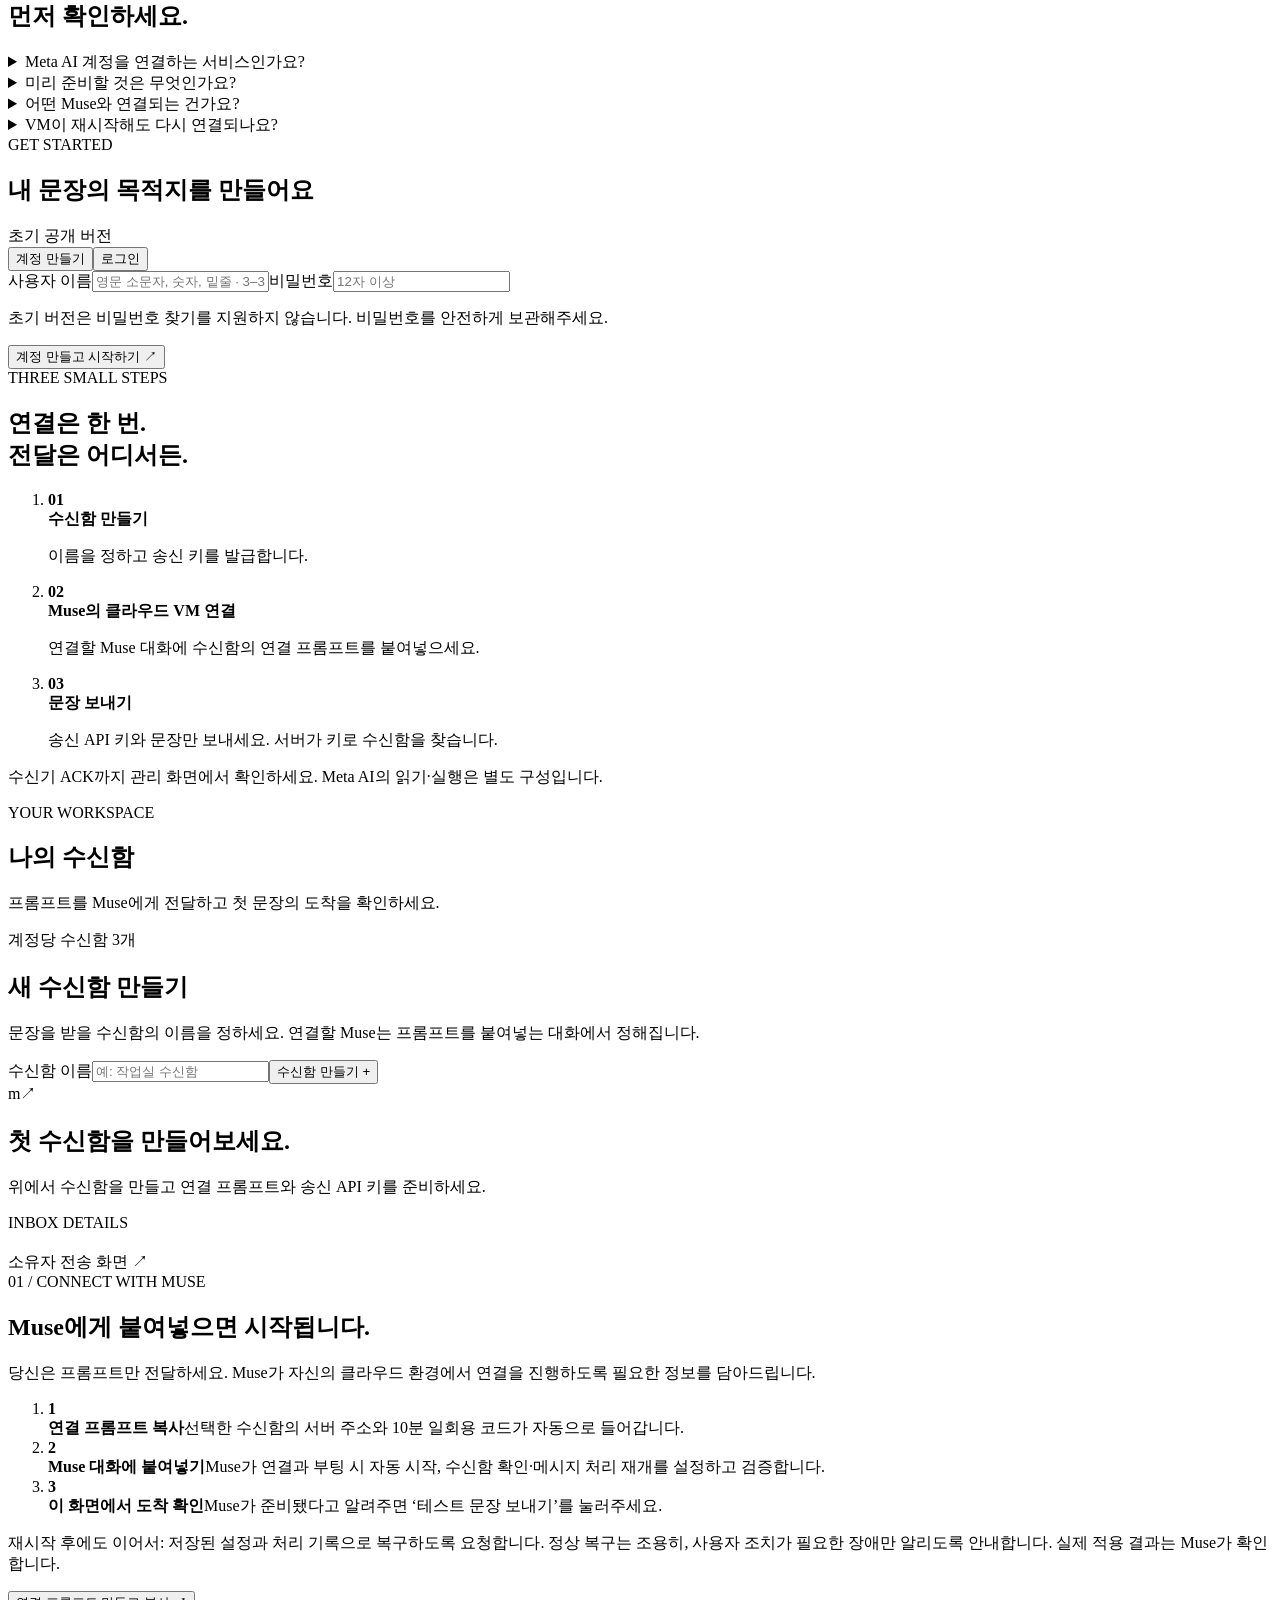
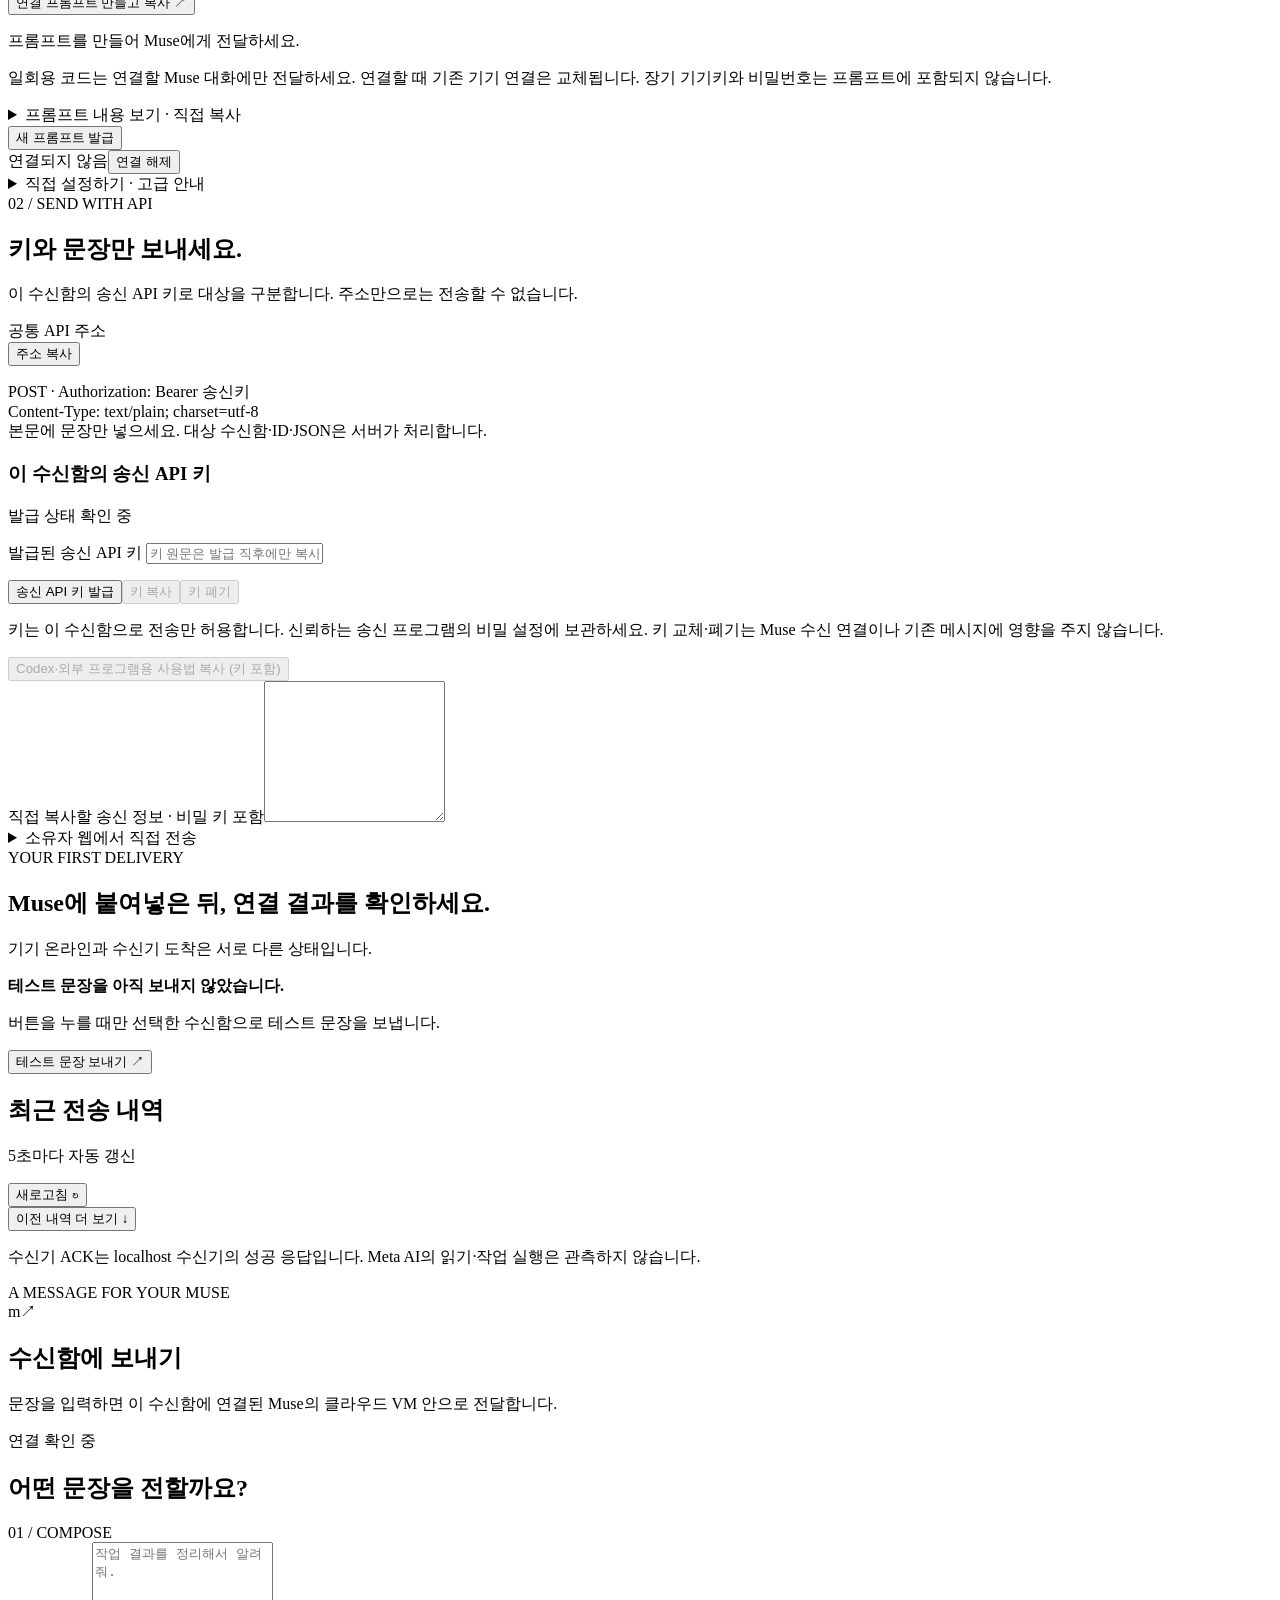
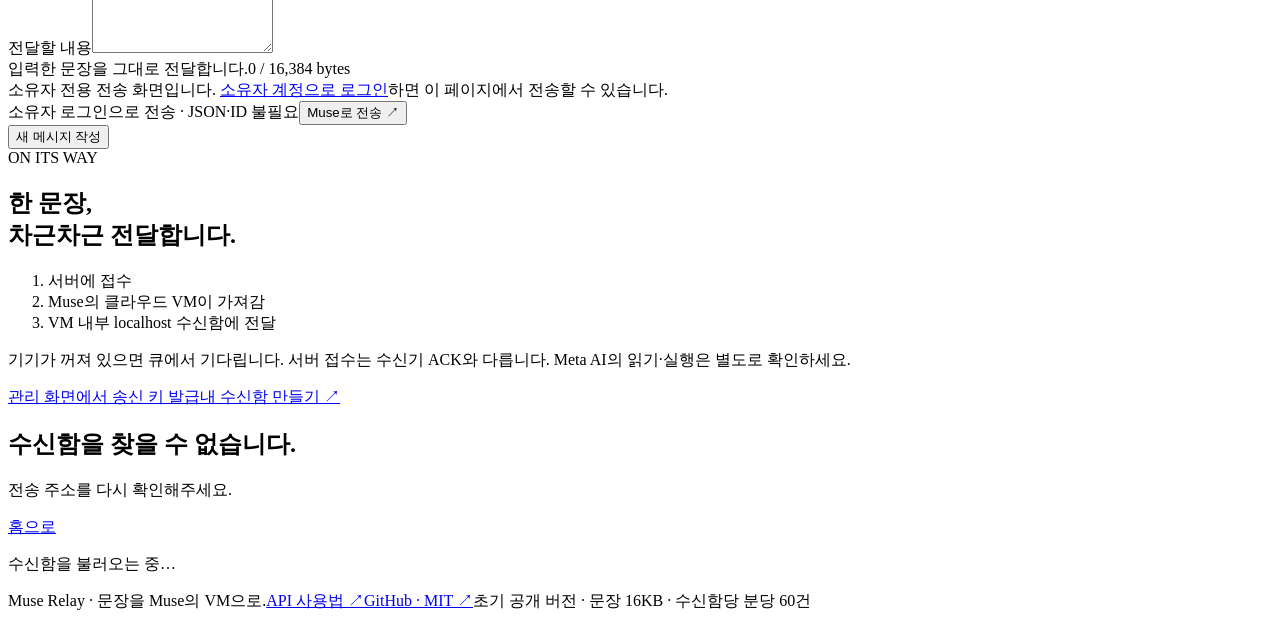
==== commit 7b81a29e: "Prepare Muse Relay for public MIT open source distribution" ====
--- a/static/muse.html
+++ b/static/muse.html
@@ -304,7 +304,7 @@
 <p>수신함을 불러오는 중…</p>
 </div>
 </main>
-<footer class="site-footer"><span>Muse Relay · 문장을 Muse의 VM으로.</span><a href="/api-docs">API 사용법 ↗</a><span>초기 공개 버전 · 문장 16KB · 수신함당 분당 60건</span>
+<footer class="site-footer"><span>Muse Relay · 문장을 Muse의 VM으로.</span><a href="/api-docs">API 사용법 ↗</a><a href="https://github.com/AuroraEthan/muse-relay" target="_blank" rel="noopener">GitHub · MIT ↗</a><span>초기 공개 버전 · 문장 16KB · 수신함당 분당 60건</span>
 </footer>
 <dialog id="message-dialog">
 <div class="panel-heading">
